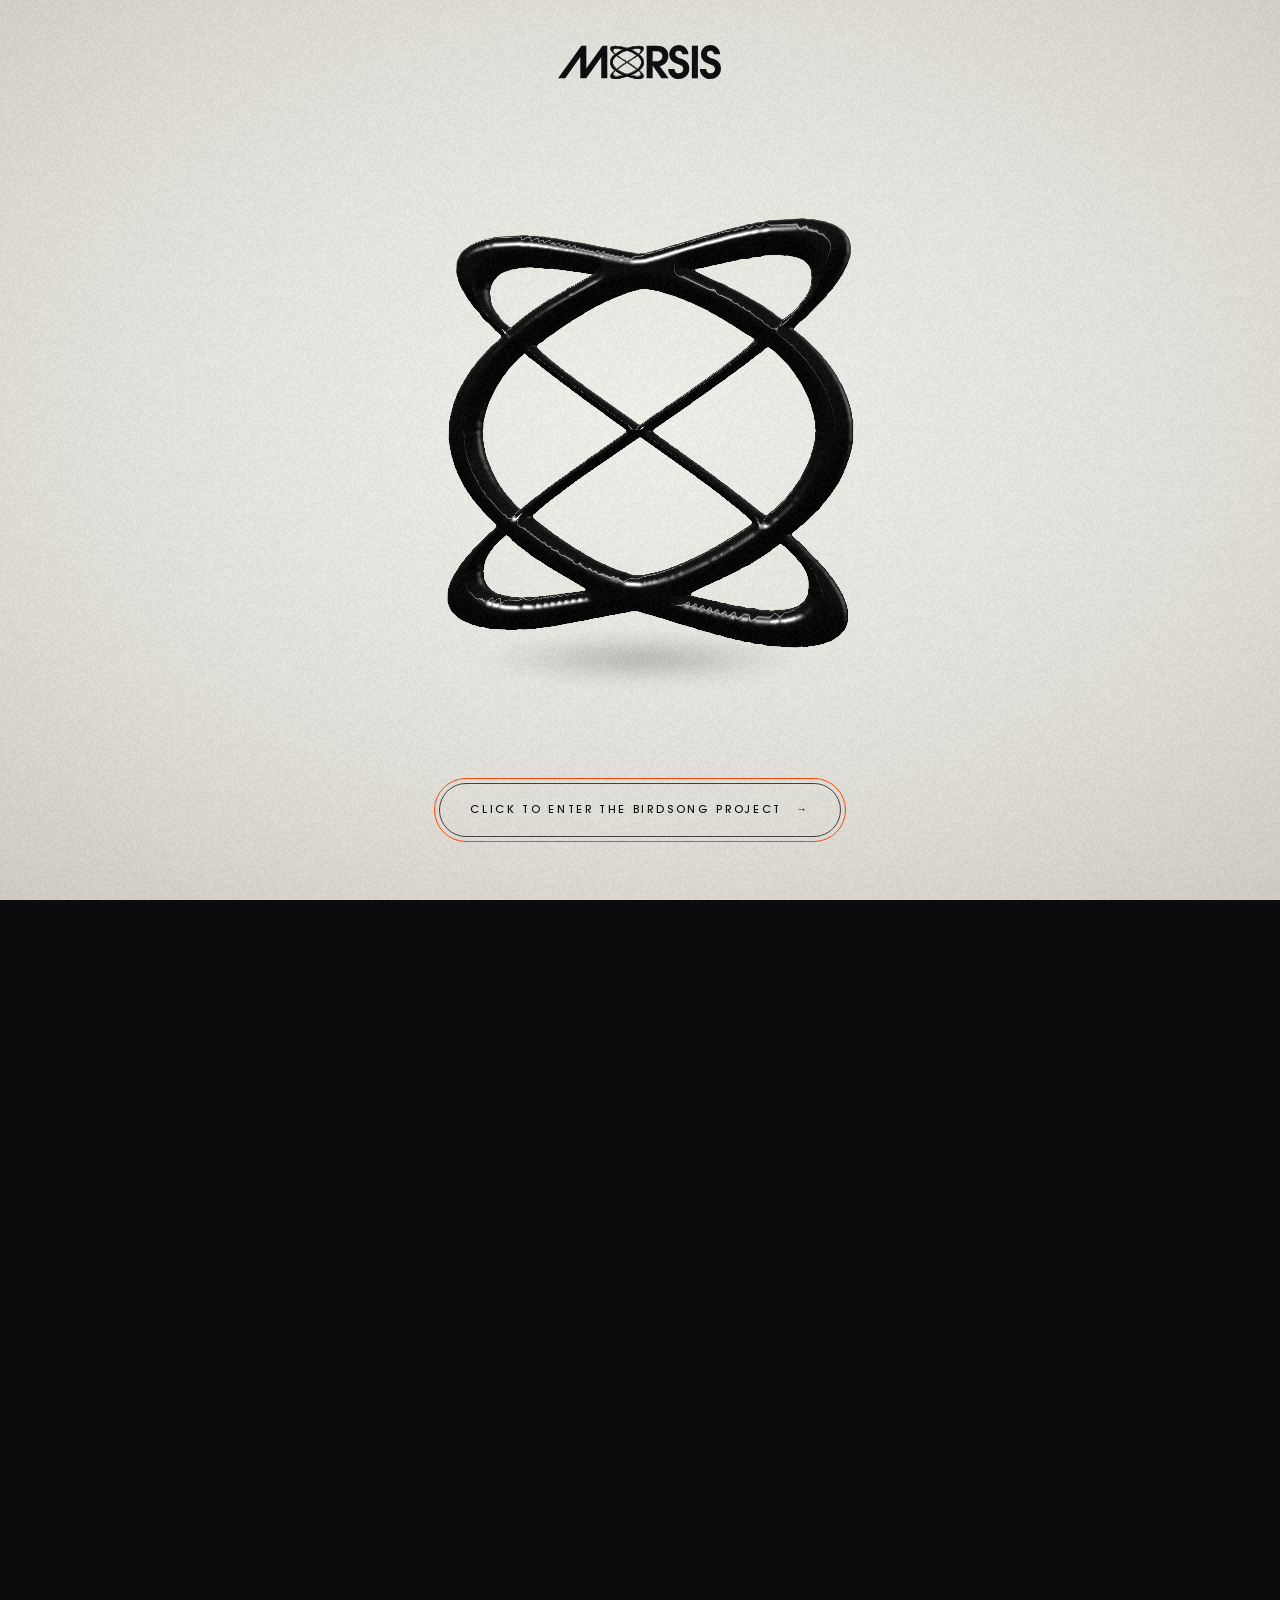
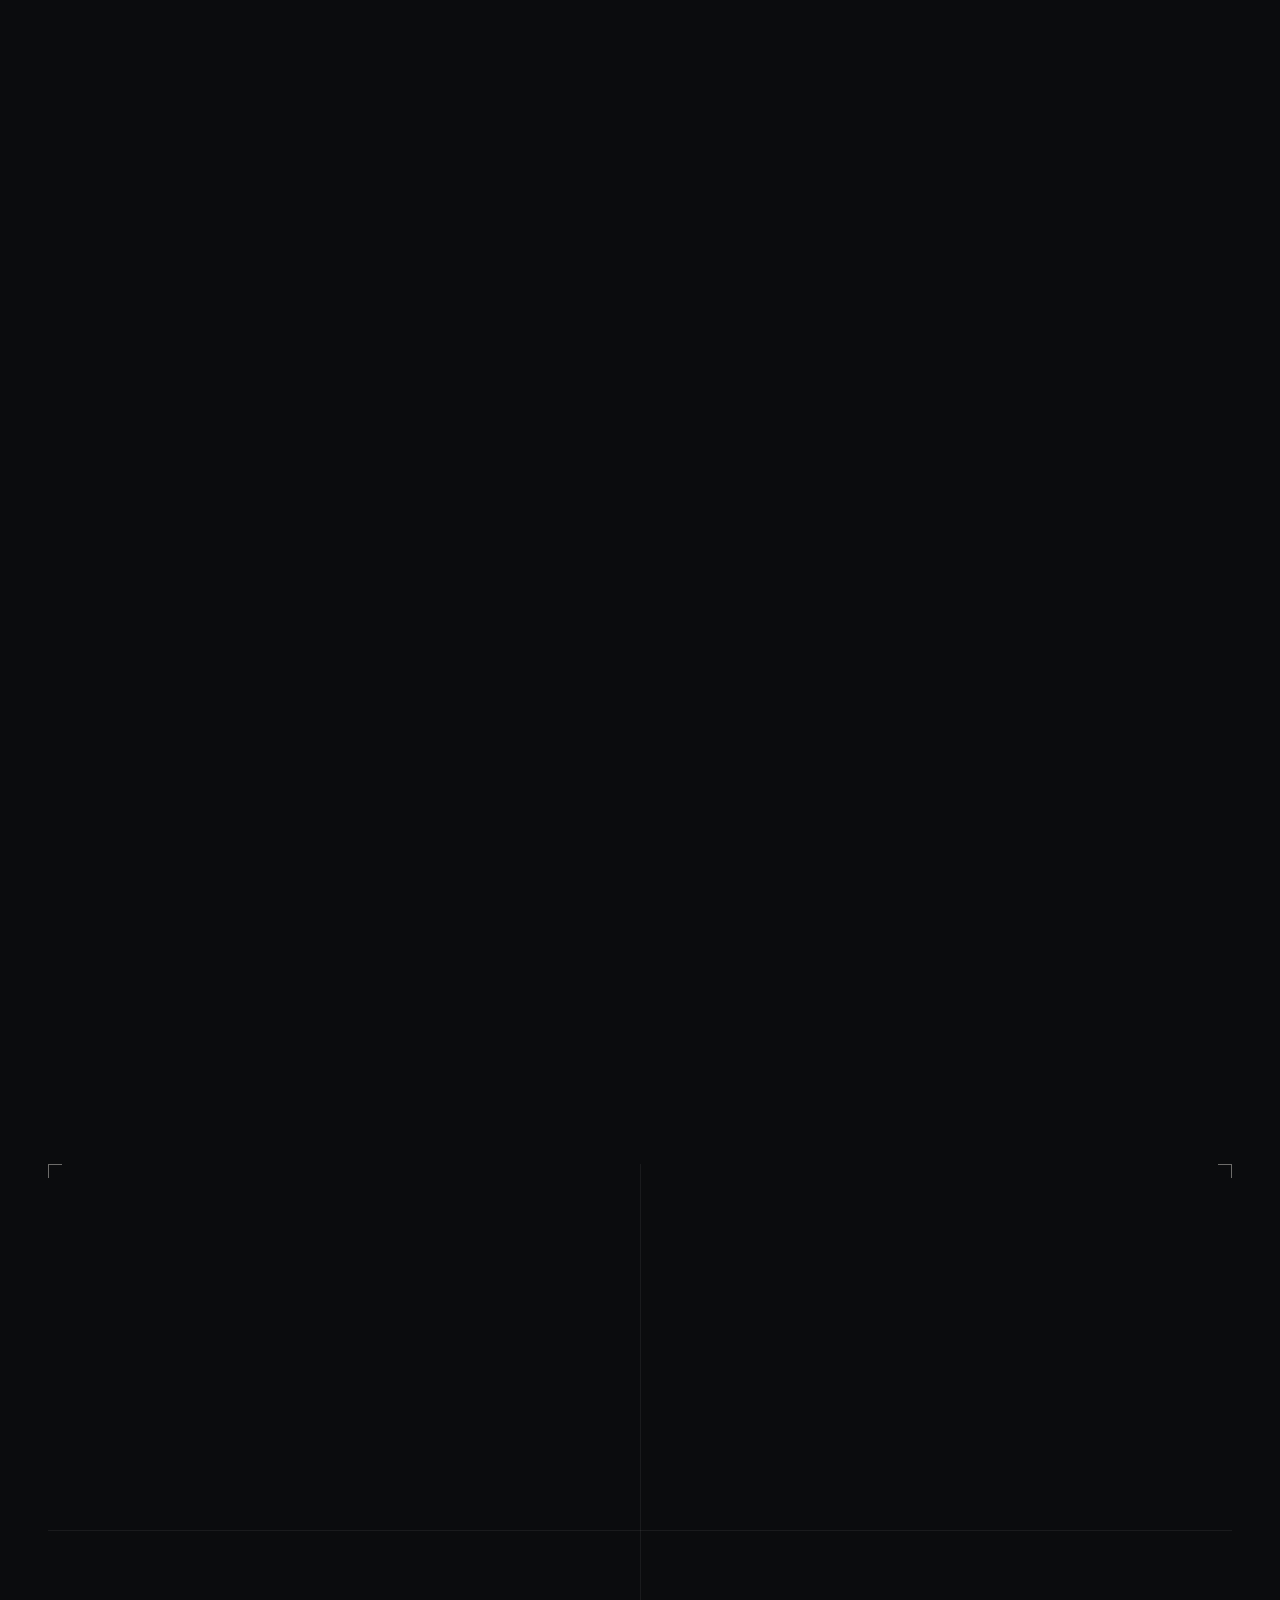
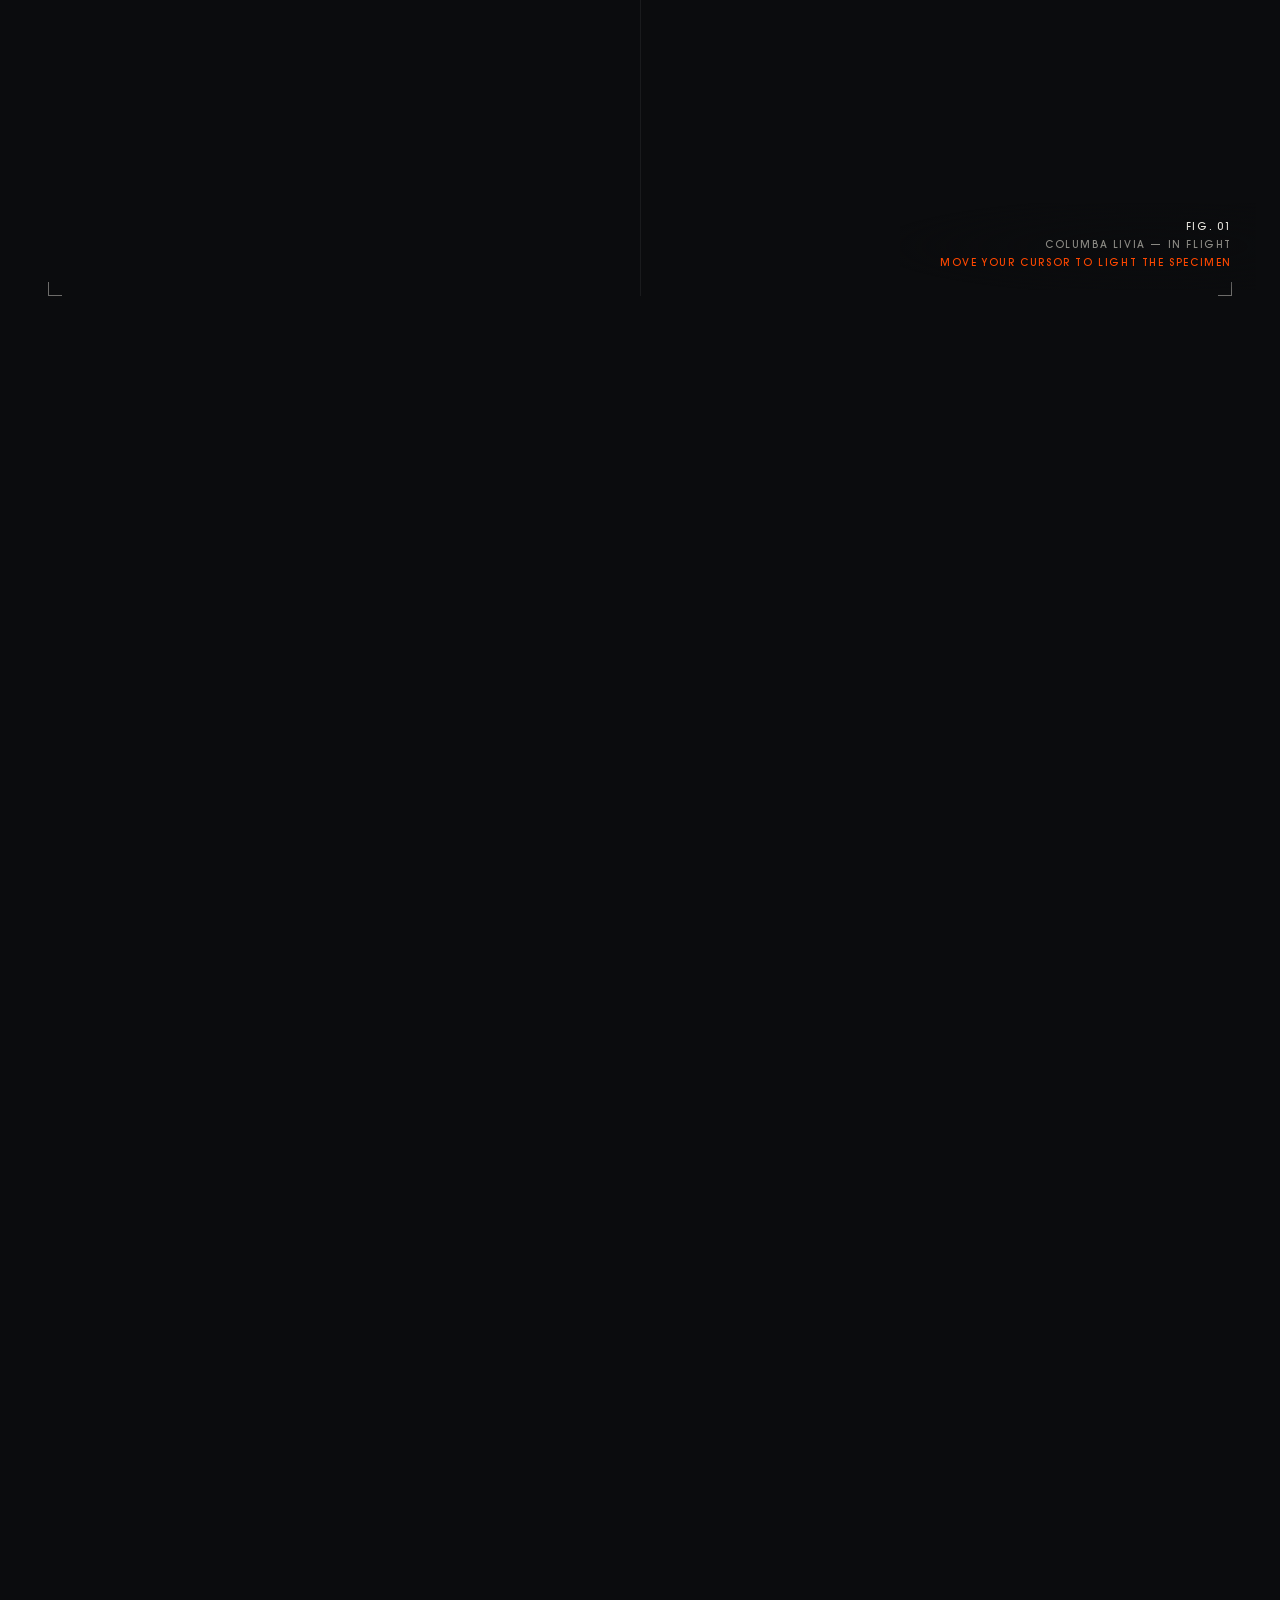
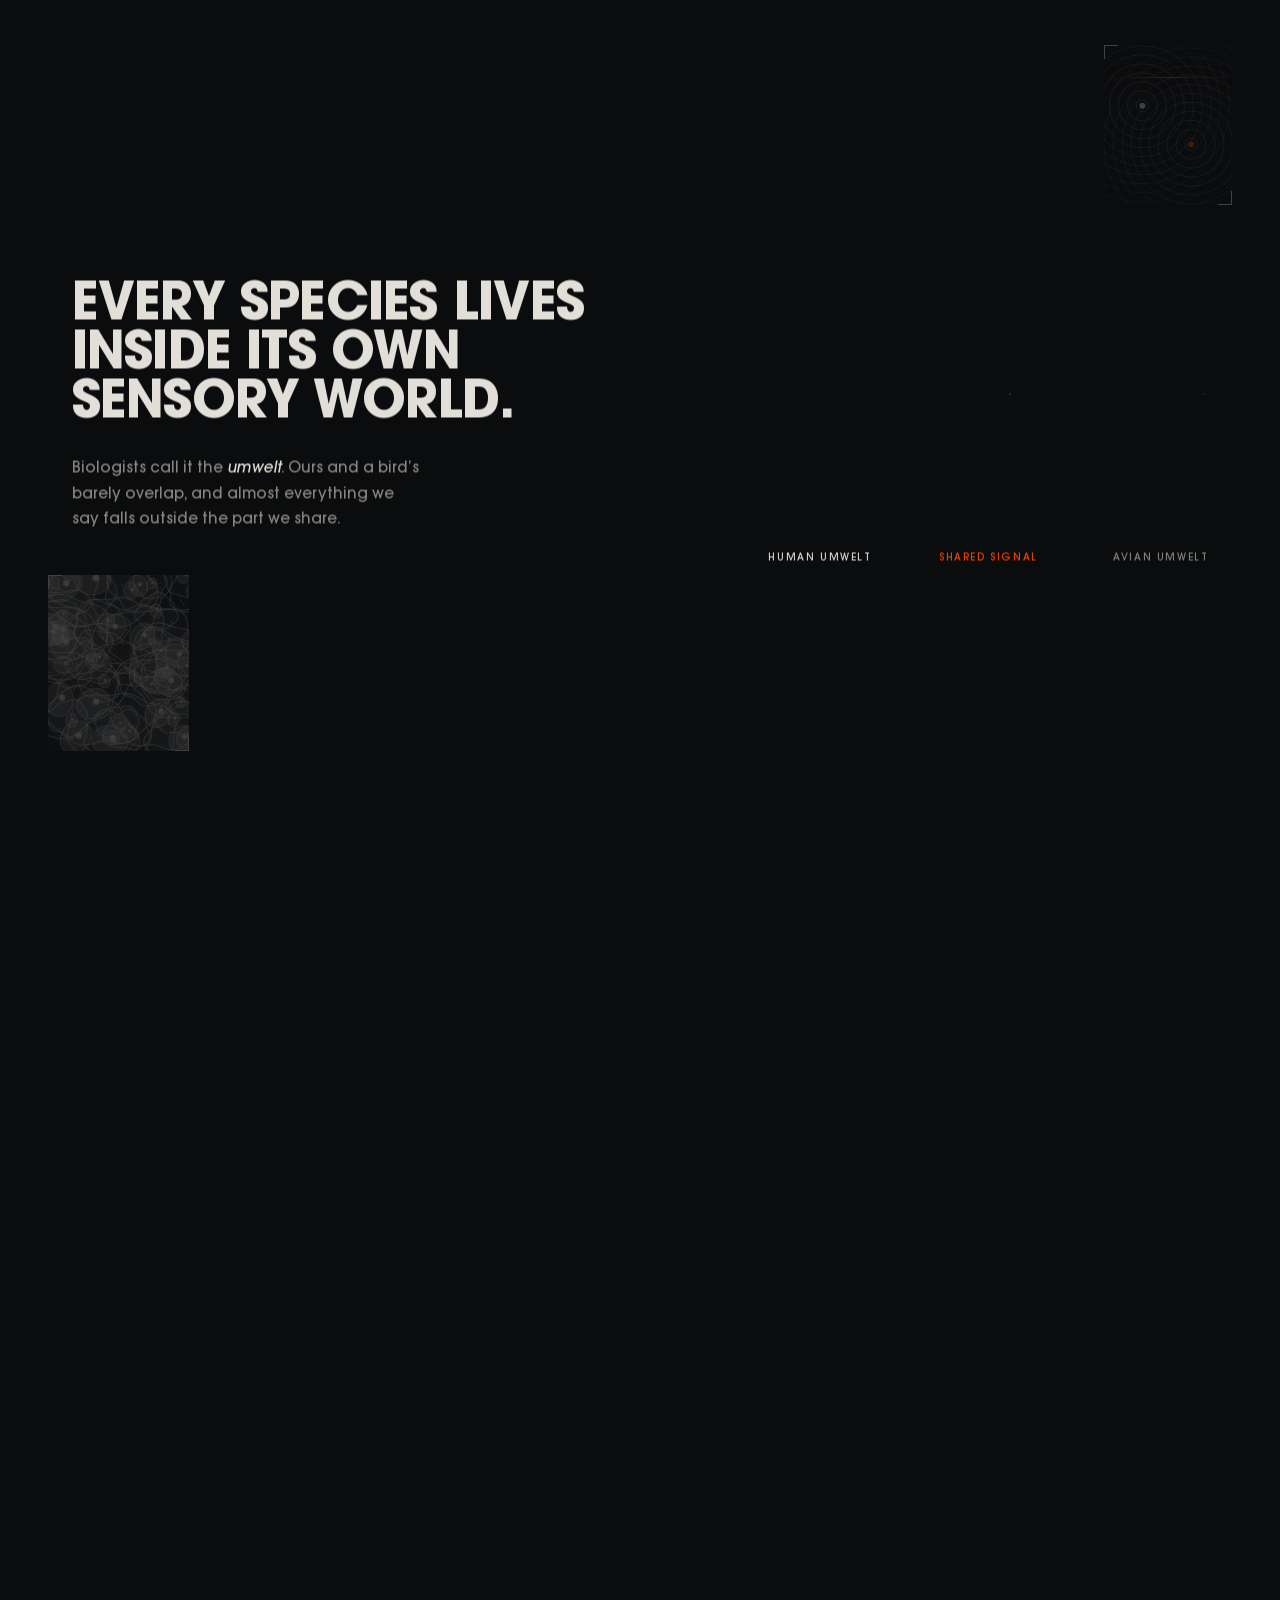
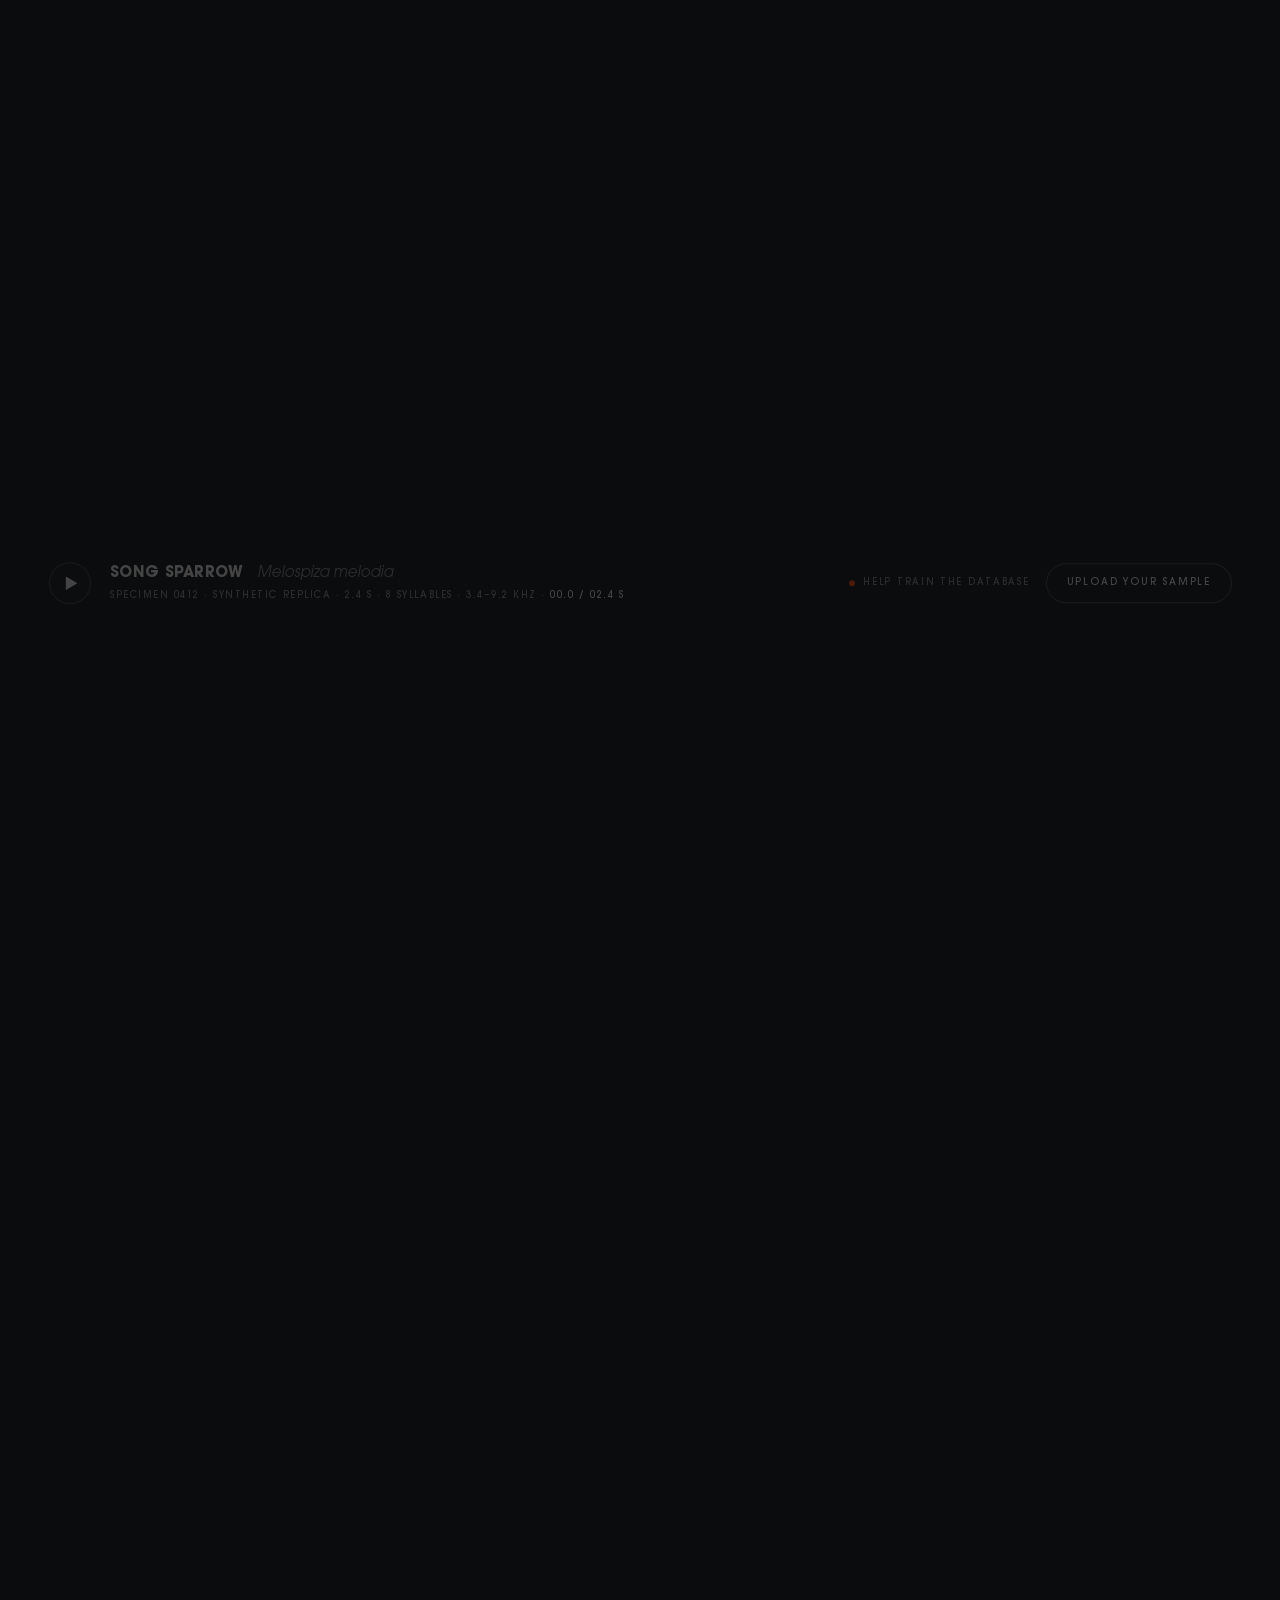
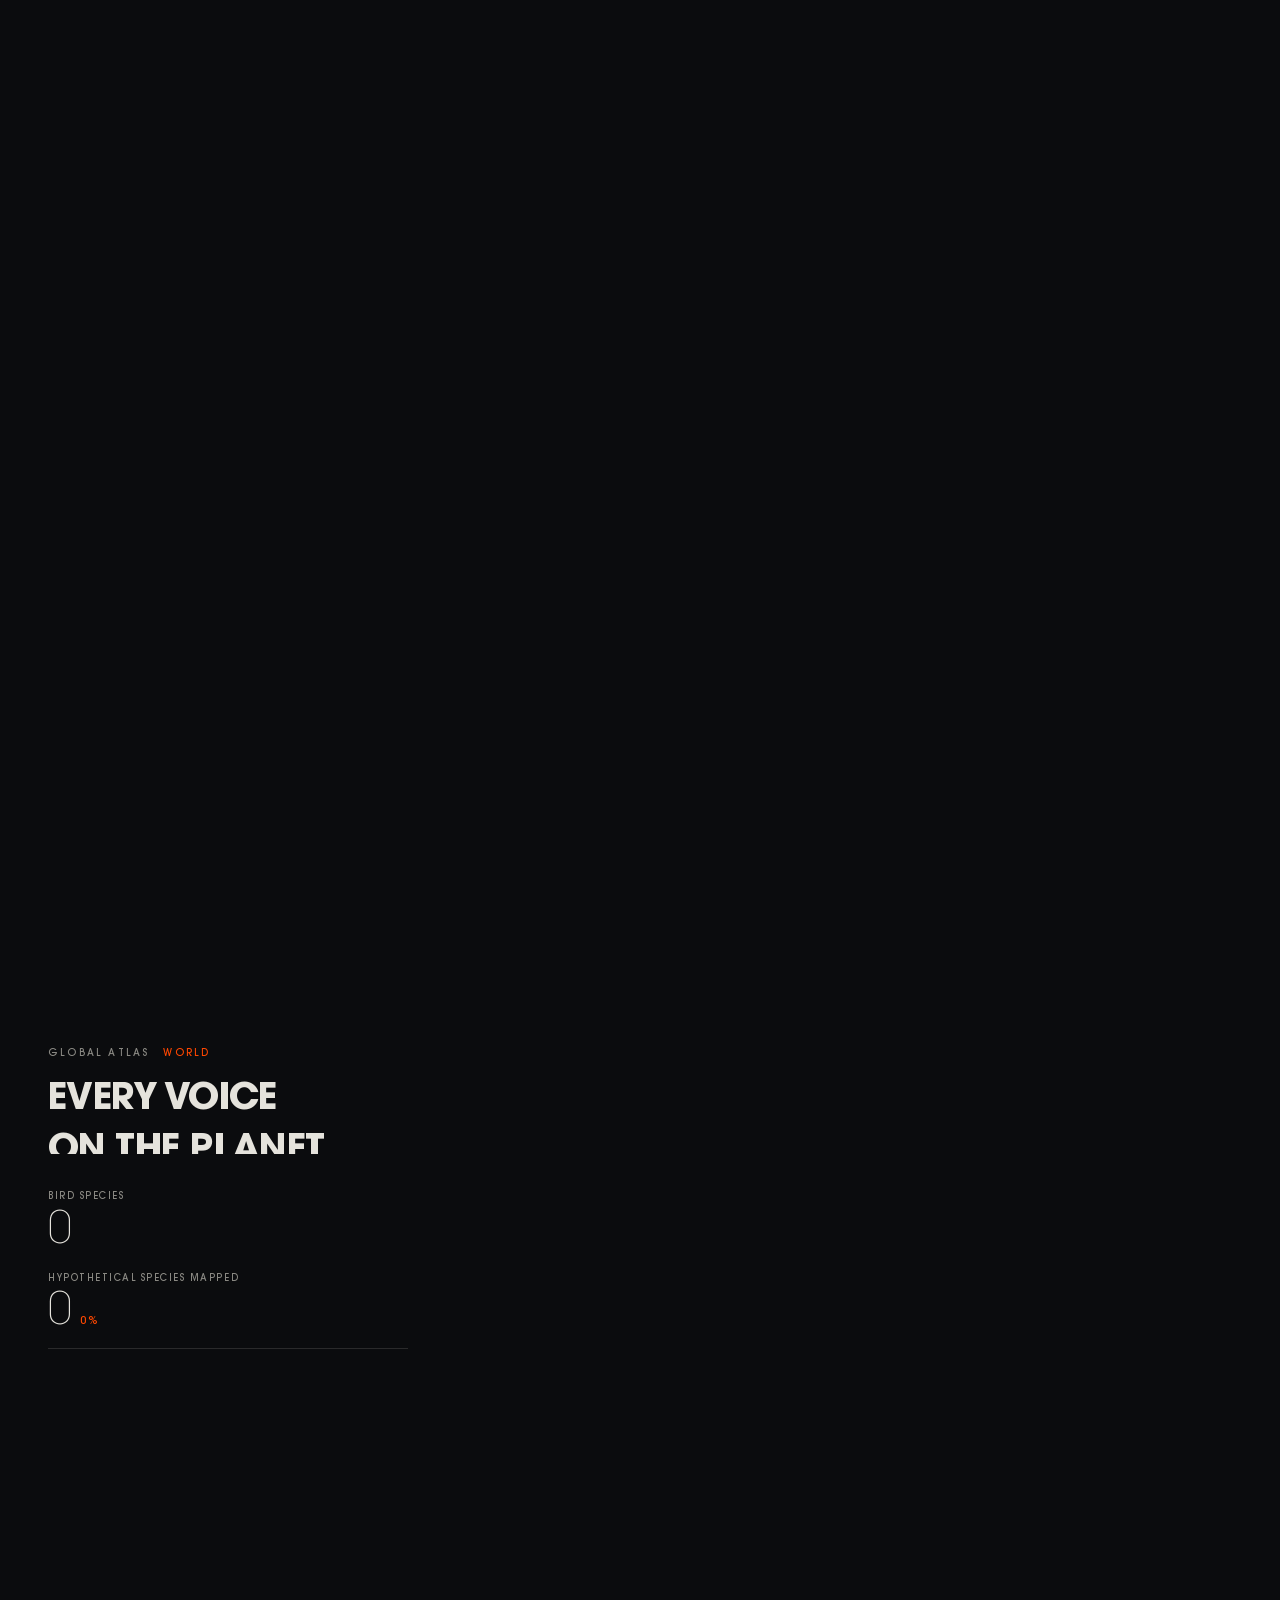
==== index.html @ b6711e5c "Morsis — Project: Birdsong website" ====
<!DOCTYPE html>
<html lang="en">
<head>
  <meta charset="UTF-8" />
  <meta name="viewport" content="width=device-width, initial-scale=1.0" />
  <meta name="theme-color" content="#0b0c0e" />
  <link rel="icon" type="image/svg+xml" href="Assets/Logos/Asset%2013.svg" />
  <title>MORSIS — Project: Birdsong</title>
  <meta name="description" content="Project: Birdsong. Morsis is a software research lab building the first interspecies communication layer. Bio-acoustic translation, rigorous science, first contact." />

  <!-- the gate (pre-page) is up from the first paint, so the site never flashes underneath it -->
  <script>document.documentElement.classList.add('js', 'is-gated');</script>

  <link rel="stylesheet" href="styles/fonts.css" />
  <link rel="stylesheet" href="styles/main.css" />
  <link rel="stylesheet" href="styles/sections.css" />
  <!-- dot grid base layer — delete this one line to remove it (see styles/dotgrid.css) -->
  <link rel="stylesheet" href="styles/dotgrid.css" />
</head>
<body>

  <!-- ============ GATE · the pre-page: logo, the emblem in liquid chrome, one way in ============ -->
  <div class="gate" id="gate" role="dialog" aria-modal="true" aria-label="Morsis — Project: Birdsong">
    <span class="gate__logo" role="img" aria-label="Morsis">
      <span class="logo logo--wordmark wordmark__letters"></span><span class="logo logo--emblem wordmark__o"></span>
    </span>
    <div class="gate__stage" aria-hidden="true">
      <span class="gate__shadow"></span>
      <canvas class="gate__form" id="gateForm"></canvas>
      <span class="gate__flat logo logo--emblem"></span>
    </div>
    <button class="gate__enter" id="gateEnter" type="button">
      <span class="gate__enter-label">Click to enter the Birdsong Project</span>
      <span class="gate__enter-arrow" aria-hidden="true">→</span>
    </button>
  </div>

  <!-- film grain, page-wide -->
  <canvas id="grain" aria-hidden="true"></canvas>

  <!-- fixed HUD — the instrument frame; labels swap per scene -->
  <div class="hud" aria-hidden="false">
    <header class="hud__top">
      <div class="meta-col" id="hudLabel">
        <span data-line>Morsis Research Division</span>
        <span data-line>Bio-acoustic translation</span>
      </div>

      <a class="wordmark" href="#s-portal" aria-label="Morsis — back to top">
        <!-- Assets/Logos/Asset 10.svg (bone) with Asset 13.svg laid over the O (vermilion) — see .logo in main.css -->
        <span class="wordmark__art" aria-hidden="true"><span class="logo logo--wordmark wordmark__letters"></span><span class="logo logo--emblem wordmark__o"></span></span>
      </a>

      <div class="hud__nav">
        <span class="hud__tag">Labs // Aves-Freq-2026</span>
        <a class="cta" href="#s-manifesto">Institutional Overview</a>
      </div>
    </header>
    <footer class="hud__bottom">
      <canvas id="signal" aria-hidden="true"></canvas>
      <div class="hud__row">
        <span id="hudChannel">CH.01 live signal</span>
        <a class="foot-scroll" href="#s-fig1">Scroll to read <span class="foot-arrow">↓</span></a>
      </div>
    </footer>
  </div>


  <main class="flow">

    <h1 class="visually-hidden">Morsis — the first interspecies communication layer</h1>

    <!-- ============ 01 · HERO · CHAMBER 004 (live encoding demo) ============ -->
    <section class="scene scene--portal" id="s-portal" data-scene="portal" data-hud="hero" aria-label="Chamber 004: a live demonstration of speech encoded as avian-band tones">
      <div class="scene__stage" id="portalStage">
        <canvas id="fluid" aria-hidden="true"></canvas>
        <p class="portal__fallback">Chamber 004 is running without WebGL · enable hardware acceleration, or restart the browser</p>

        <!-- instrument frame: crosshair hairlines, orbit rings -->
        <div class="frame frame--hero" aria-hidden="true">
          <span class="frame__h"></span><span class="frame__v"></span>
          <span class="orbit orbit--1"><i></i></span>
          <span class="orbit orbit--2"><i></i></span>
          <span class="orbit orbit--3"><i></i></span>
        </div>

        <div class="hero-copy">
          <div class="hero-intro" id="heroIntro">
            <h2 class="hero-headline"><span class="hero-kicker" data-decode-on-enter>Project: Birdsong</span>the first language between species.</h2>

            <!-- live readout inside the (clean) gate ring -->
            <div class="tx-readout" id="txReadout" aria-hidden="true">
              <span class="tx-glyph" id="txGlyph"></span>
              <span class="tx-freq" id="txFreq"></span>
              <span class="tx-step" id="txStep"></span>
            </div>

            <!-- what the chamber is transmitting right now -->
            <div class="tx-ticker" id="txTicker">
              <p class="tx-phrase" id="txPhrase" aria-live="polite"></p>
              <p class="tx-meta" id="txMeta">Chamber 004 · live encoding · 8–16 kHz</p>
              <a class="tx-cta" href="#s-translator">Compose your own <span aria-hidden="true">↓</span></a>
              <button class="tx-cta tx-sound" type="button" aria-pressed="false" data-sound-toggle>Sound · off</button>
            </div>
          </div>

          <blockquote class="manifesto" id="manifesto">
            <p>For millennia, humanity has sought luxury in the material — gold, space,
            exclusivity. But the ultimate luxury, the one we never thought would exist,
            is the ability to truly step outside of ourselves. To look into the eyes of
            another species, to communicate, and to feel felt in return. We are not just
            building software; we are dismantling the boundary between ‘human’ and
            ‘nature.’ <em>This is the age of interspecies empathy.</em></p>
          </blockquote>
        </div>
      </div>
    </section>

    <!-- ============ FIG. 01 · TRANSITION · swallow → binary ============ -->
    <section class="scene scene--transit stack" id="s-fig1" data-scene="transit" data-source="dove" data-sweep="rise" data-window="0.1,0.86"
             data-hud="fig1" aria-label="Figure 01: a dove in flight, lit by your cursor, then resolving into binary data">
      <div class="scene__stage">
        <canvas class="transit__canvas" aria-hidden="true"></canvas>
        <div class="frame" aria-hidden="true">
          <span class="frame__h"></span><span class="frame__v"></span>
          <i class="frame__c frame__c--tl"></i><i class="frame__c frame__c--tr"></i>
          <i class="frame__c frame__c--bl"></i><i class="frame__c frame__c--br"></i>
        </div>
        <div class="transit__caption">
          <span class="fig-no">Fig. 01</span>
          <span>Columba livia — in flight</span>
          <span class="fig-meta">Move your cursor to light the specimen</span>
        </div>
        <p class="transit__line">Every song is data<br />before it is music.</p>
      </div>
    </section>

    <!-- ============ 02 · THE PROBLEM · EXISTENTIAL GAP ============ -->
    <section class="scene scene--gap stack" id="s-gap" data-scene="gap" data-hud="gap" aria-label="The existential gap">
      <div class="scene__stage">
        <!-- background specimen plates (25%, behind the beats) -->
        <figure class="bio bio--gap-a" data-bio="cells" data-seed="5" aria-hidden="true"><canvas></canvas></figure>
        <figure class="bio bio--gap-b" data-bio="interference" aria-hidden="true"><canvas></canvas></figure>


        <!-- beat 1 · sensory isolation -->
        <div class="gap-beat gap-beat--umwelt" data-beat="0">
          <div class="gap-copy">
            <h2 class="gap-head">every species lives inside its own sensory world.</h2>
            <p class="gap-body">Biologists call it the <em>umwelt</em>. Ours and a bird’s barely
              overlap, and almost everything we say falls outside the part we share.</p>
          </div>
          <figure class="umwelt" aria-label="Diagram: the human and avian sensory worlds overlap only slightly">
            <svg viewBox="0 0 400 260" aria-hidden="true">
              <circle class="umwelt__ring umwelt__ring--human" cx="112" cy="130" r="108" pathLength="1" />
              <circle class="umwelt__ring umwelt__ring--avian" cx="288" cy="130" r="108" pathLength="1" />
              <clipPath id="umweltClip"><circle cx="112" cy="130" r="108" /></clipPath>
              <circle class="umwelt__overlap" cx="288" cy="130" r="108" clip-path="url(#umweltClip)" />
            </svg>
            <figcaption>
              <span class="umwelt__label umwelt__label--human">Human umwelt</span>
              <span class="umwelt__label umwelt__label--shared">Shared signal</span>
              <span class="umwelt__label umwelt__label--avian">Avian umwelt</span>
            </figcaption>
          </figure>
        </div>

        <!-- beat 2 · why gimmicks fail -->
        <div class="gap-beat gap-beat--gimmicks" data-beat="1">
          <p class="gap-kicker">What exists today</p>
          <ul class="strike-list">
            <li><span class="strike">apps that chirp back.</span></li>
            <li><span class="strike">collars that claim to translate.</span></li>
            <li><span class="strike">recorded calls on a loop.</span></li>
          </ul>
          <p class="gap-body gap-body--center">Novelty treats a living signal as a sound effect.
            The bird hears noise, and the person hears a joke.</p>
        </div>

        <!-- beat 3 · why it demands rigor -->
        <div class="gap-beat gap-beat--rigor" data-beat="2">
          <h2 class="gap-head gap-head--center">understanding is a<br />modeling problem.</h2>
          <p class="gap-body gap-body--center">A birdsong is not a word. It is pitch, timing and
            amplitude shaped at millisecond scale, read by a listener whose hearing is not ours.
            Reaching it takes signal physics, perceptual models and years of field data,
            not a soundboard.</p>
          <ul class="gap-tags">
            <li><span class="gap-tags__n">01</span>Millisecond timing</li>
            <li><span class="gap-tags__n">02</span>Species-specific hearing</li>
            <li><span class="gap-tags__n">03</span>Context, not vocabulary</li>
          </ul>
        </div>

      </div>
    </section>

    <!-- ============ FIG. 02 · TRANSITION · bioacoustic analysis → binary ============ -->
    <section class="scene scene--transit stack" id="s-fig2" data-scene="transit" data-source="spectrogram" data-sweep="scan" data-window="0.56,1.0"
             data-hud="fig2" aria-label="Figure 02: a synthetic birdsong analysed as waveform, spectrogram and power spectrum, then read into binary data">
      <div class="scene__stage">
        <canvas class="transit__canvas" aria-hidden="true"></canvas>
        <p class="visually-hidden" aria-live="polite" data-fig-live></p>

        <!-- listen to the specimen once, read what it is, add your own -->
        <div class="fig2-bar" data-fig2-bar>
          <button class="fig2-play" type="button" aria-pressed="false" aria-label="Play the song" data-fig2-play>
            <span class="fig2-play__icon" aria-hidden="true"></span>
            <svg class="fig2-play__ring" viewBox="0 0 40 40" aria-hidden="true"><circle cx="20" cy="20" r="18.5" pathLength="1" /></svg>
          </button>
          <div class="fig2-spec">
            <p class="fig2-spec__name">Song sparrow <em>Melospiza melodia</em></p>
            <p class="fig2-spec__meta">Specimen 0412 · synthetic replica · 2.4 s · 8 syllables · 3.4–9.2 kHz · <span data-fig2-time>00.0 / 02.4 s</span></p>
          </div>
          <div class="fig2-upload">
            <p class="fig2-upload__note"><span class="fig2-upload__dot" aria-hidden="true"></span>Help train the database</p>
            <label class="fig2-upload__btn">
              <input type="file" accept="audio/*" data-fig2-upload />
              <span data-fig2-upload-label>Upload your sample</span>
              <i class="fig2-upload__fill" aria-hidden="true"></i>
            </label>
          </div>
        </div>

        <p class="transit__line">We read birdsong the way<br />physicists read light.</p>
      </div>
    </section>

    <!-- ============ ATLAS · line-art globe, species coverage by continent ============ -->
    <section class="scene scene--atlas stack" id="s-atlas" data-scene="atlas" data-hud="atlas"
             aria-label="Global atlas: bird species, and the share Morsis has mapped, by continent">
      <div class="scene__stage">
        <canvas class="atlas__globe" id="atlasGlobe" tabindex="0" role="img"
                aria-label="Line-art globe. Drag or use the arrow keys to rotate; click a continent, or press Enter, to select it; Escape clears."></canvas>

        <div class="atlas__ui">
          <div class="atlas__col">
            <header class="atlas__head">
              <p class="atlas__kicker"><span>Global atlas</span><span id="atlasScope">World</span></p>
              <h2 class="atlas__title"><span><span>every voice</span></span><span><span>on the planet.</span></span></h2>
            </header>

            <dl class="atlas__stats">
              <div class="atlas__stat">
                <dt>Bird species</dt>
                <dd><span id="atlasSpecies">0</span></dd>
              </div>
              <div class="atlas__stat">
                <dt>Hypothetical species mapped</dt>
                <dd><span id="atlasMapped">0</span><small id="atlasPct">0%</small></dd>
                <i class="atlas__bar" aria-hidden="true"><b id="atlasBar"></b></i>
              </div>
            </dl>
          </div>

          <figure class="atlas__chart" id="atlasChartWrap">
            <figcaption>
              <span>Accuracy over time</span>
              <span class="atlas__acc"><b id="atlasAcc">—</b> · 2026</span>
            </figcaption>
            <svg id="atlasChart" viewBox="0 0 340 170" preserveAspectRatio="none" aria-hidden="true"></svg>
            <div class="atlas__axis" aria-hidden="true"><span>2009</span><span>2014</span><span>2019</span><span>2026</span></div>
            <p class="atlas__tip" id="atlasTip" aria-hidden="true"></p>
          </figure>

          <p class="atlas__where" id="atlasWhere" aria-live="polite"></p>
          <p class="atlas__hint" id="atlasHint">Drag to rotate · Click a continent</p>
        </div>
      </div>
    </section>

    <!-- ============ TIMELINE · seventeen years of listening, 2009 → 2026 ============ -->
    <section class="scene scene--timeline stack" id="s-timeline" data-scene="timeline" data-hud="timeline"
             aria-labelledby="tlTitle">
      <div class="scene__stage">
        <header class="tl__head">
          <p class="tl__kicker"><span>Research timeline</span><span>2009 — 2026</span></p>
          <h2 class="tl__title" id="tlTitle">seventeen years<br />of listening.</h2>
        </header>

        <!-- the year, in the same dot-matrix face as the hero ring -->
        <p class="tl__year" aria-hidden="true"><span id="tlYear">2009</span></p>

        <ol class="tl__list" id="tlList">
          <li class="tl__item" data-year="2009" data-month="3">
            <p class="tl__code">M.01 · Founded</p>
            <h3 class="tl__name">a lab that listens first.</h3>
            <p class="tl__body">Morsis begins as a three-person bioacoustics group with one rule: no
              device ever touches an animal. Software and air only.</p>
            <p class="tl__metric"><b>3</b> researchers · <b>0</b> species mapped</p>
          </li>
          <li class="tl__item" data-year="2011" data-month="6">
            <p class="tl__code">M.02 · Field archive</p>
            <h3 class="tl__name">forty thousand hours of song.</h3>
            <p class="tl__body">A distributed recording network starts building the annotated archive
              every later model is trained on.</p>
            <p class="tl__metric"><b>40,000</b> hours annotated</p>
          </li>
          <li class="tl__item" data-year="2013" data-month="9">
            <p class="tl__code">M.03 · First complete map</p>
            <h3 class="tl__name">one species, 100% mapped.</h3>
            <p class="tl__body">Every syllable, call and regional dialect of the zebra finch,
              <em>Taeniopygia guttata</em>, charted end to end: the first full vocal map of any species.</p>
            <p class="tl__metric"><b>100%</b> repertoire · <b>1</b> species</p>
          </li>
          <li class="tl__item" data-year="2016" data-month="4">
            <p class="tl__code">M.04 · Intent decoded</p>
            <h3 class="tl__name">alarm is not contact.</h3>
            <p class="tl__body">The first harmonic-intent model separates alarm, contact and courtship
              calls across twelve songbird species without being told which is which.</p>
            <p class="tl__metric"><b>91%</b> intent accuracy · <b>12</b> species</p>
          </li>
          <li class="tl__item" data-year="2018" data-month="11">
            <p class="tl__code">M.05 · Scale</p>
            <h3 class="tl__name">a thousand voices.</h3>
            <p class="tl__body">Transfer learning across related species turns months of mapping into
              days. The atlas passes one thousand species.</p>
            <p class="tl__metric"><b>1,000</b> species mapped</p>
          </li>
          <li class="tl__item" data-year="2020" data-month="5">
            <p class="tl__code">M.06 · Beta model</p>
            <h3 class="tl__name">the first beta model.</h3>
            <p class="tl__body">Model β.1 opens to eleven partner ornithology labs: phrase in, avian-band
              signal out, with every transmission logged for review.</p>
            <p class="tl__metric"><b>11</b> partner labs · <b>β.1</b></p>
          </li>
          <li class="tl__item" data-year="2022" data-month="8">
            <p class="tl__code">M.07 · First answer</p>
            <h3 class="tl__name">a wren answers back.</h3>
            <p class="tl__body">In Chamber 004, a wild Eurasian wren replies to a synthesized contact call
              with its own, under the non-invasive protocol. Replicated 214 times.</p>
            <p class="tl__metric"><b>214</b> verified exchanges</p>
          </li>
          <li class="tl__item" data-year="2024" data-month="2">
            <p class="tl__code">M.08 · Half the sky</p>
            <h3 class="tl__name">half of all birds, mapped.</h3>
            <p class="tl__body">The atlas crosses five thousand species, and the protocol draft opens for
              public peer review.</p>
            <p class="tl__metric"><b>5,500</b> species · <b>50%</b></p>
          </li>
          <li class="tl__item tl__item--naiva" data-year="2026" data-month="10">
            <p class="tl__code">M.09 · Public release</p>
            <h3 class="tl__name">naiva.</h3>
            <p class="tl__body">Naiva, the first publicly accessible Morsis model. Anyone can compose a
              phrase and hear it shaped for a bird’s hearing.</p>
            <p class="tl__metric"><b>6,831</b> species · <b>62%</b> mapped</p>
            <a class="tl__cta" href="#s-translator">Try Naiva <span aria-hidden="true">↓</span></a>
          </li>
        </ol>

        <!-- the record: a trace that grows with the work, a ruler of years, a playhead -->
        <div class="tl__track" aria-hidden="true">
          <canvas class="tl__trace" id="tlTrace"></canvas>
          <div class="tl__ruler" id="tlRuler"></div>
          <span class="tl__head-line" id="tlHead"></span>
        </div>
      </div>
    </section>

    <!-- ============ 03 · CORE RESEARCH PILLARS · morphing liquid form ============ -->
    <section class="scene scene--pillars stack" id="s-pillars" data-scene="pillars" data-hud="pillars" aria-label="Core research pillars">
      <div class="scene__stage">
        <div class="plate" id="plate">
          <canvas class="plate__helix" id="helix" aria-hidden="true"></canvas>
          <div class="plate__dof" aria-hidden="true"></div>

          <!-- giant index numerals, printed behind the form -->
          <p class="plate__num" aria-hidden="true">
            <span data-pillar="0">01</span><span data-pillar="1">02</span><span data-pillar="2">03</span>
          </p>

          <header class="plate__top">
            <p class="plate__title">Core research pillars // Software architecture</p>
            <p class="plate__fig">Fig. 03 — liquid form, rendered live · <b id="pillarIdx">01</b> / 03</p>
          </header>

          <div class="plate__pillars">
            <article class="plate__pillar" data-pillar="0">
              <p class="plate__code">[P.01 // 08–16 kHz]</p>
              <h2 class="plate__head">Frequency<br />synthesis</h2>
              <p class="plate__desc">Avian Frequency Synthesis translates human speech into high-frequency
                acoustic waves tailored to avian hearing.</p>
            </article>
            <article class="plate__pillar" data-pillar="1">
              <p class="plate__code">[P.02 // INTENT.MAP]</p>
              <h2 class="plate__head">Harmonic<br />intent</h2>
              <p class="plate__desc">Harmonic Intent Mapping encodes emotional intent and context into
                bio-congruent resonance patterns.</p>
            </article>
            <article class="plate__pillar" data-pillar="2">
              <p class="plate__code">[P.03 // NO.CONTACT]</p>
              <h2 class="plate__head">Silent<br />contact</h2>
              <p class="plate__desc">The Non-Invasive Interspecies Protocol: pure software signals across
                acoustic space. No physical attachments.</p>
            </article>
          </div>

          <div class="plate__status">
            <dl class="status-set" data-pillar="0">
              <dt>Status:</dt><dd>Synthesis engine v0.9 — in controlled trials.</dd>
              <dt>Mission:</dt><dd>Carry the shape of human speech into the avian band without losing its rhythm.</dd>
              <dt>Objective:</dt><dd>Map every glyph to a tone a songbird can resolve.</dd>
            </dl>
            <dl class="status-set" data-pillar="1">
              <dt>Status:</dt><dd>Intent model — training on annotated field recordings.</dd>
              <dt>Mission:</dt><dd>Encode why something is said, not only what.</dd>
              <dt>Objective:</dt><dd>Express calm, alarm and invitation as resonance ratios.</dd>
            </dl>
            <dl class="status-set" data-pillar="2">
              <dt>Status:</dt><dd>Protocol draft 0.3 — open for peer review.</dd>
              <dt>Mission:</dt><dd>Reach animals through air alone: no collars, tags or captivity.</dd>
              <dt>Objective:</dt><dd>Keep every signal reversible, logged and non-invasive.</dd>
            </dl>
          </div>

          <footer class="plate__bottom">
            <span class="logo logo--lockup logo--ink" role="img" aria-label="Morsis"></span>
            <ol class="plate__rail" aria-label="Research pillars">
              <li data-pillar="0"><span class="rail__code">P.01</span><span class="rail__name">Frequency synthesis</span><i class="rail__bar"><b></b></i></li>
              <li data-pillar="1"><span class="rail__code">P.02</span><span class="rail__name">Harmonic intent</span><i class="rail__bar"><b></b></i></li>
              <li data-pillar="2"><span class="rail__code">P.03</span><span class="rail__name">Silent contact</span><i class="rail__bar"><b></b></i></li>
            </ol>
            <span class="barcode" data-code="MRS-PILLARS-03" aria-hidden="true"></span>
          </footer>
        </div>
      </div>
    </section>

    <!-- ============ FIG. 04 · TRANSITION · solid emblem, cursor probe → binary ============ -->
    <section class="scene scene--transit stack" id="s-fig4" data-scene="transit" data-source="emblemSolid" data-sweep="radial"
             data-probe="true" data-window="0.3,0.62" data-hud="fig4"
             aria-label="Figure 04: the Morsis emblem as a solid specimen. Your cursor breaks it into binary; scrolling resolves all of it.">
      <div class="scene__stage">
        <canvas class="transit__canvas" aria-hidden="true"></canvas>
        <div class="frame" aria-hidden="true">
          <span class="frame__h"></span><span class="frame__v"></span>
          <i class="frame__c frame__c--tl"></i><i class="frame__c frame__c--tr"></i>
          <i class="frame__c frame__c--bl"></i><i class="frame__c frame__c--br"></i>
        </div>
        <div class="transit__caption">
          <span class="fig-no">Fig. 04</span>
          <span>Emblem — specimen</span>
          <span class="fig-meta">Move your cursor to probe</span>
        </div>
        <p class="transit__line">From signal,<br />to understanding.</p>

        <!-- the emblem's binary resolves into a word, and the word into a name:
             AVIAN → NAIVA (scripts/naiva.js) -->
        <div class="intro" id="introNaiva">
          <h2 class="visually-hidden">Introducing Naiva</h2>
          <p class="intro__kicker" aria-hidden="true">Introducing</p>
          <p class="intro__word" aria-hidden="true"><span class="intro__l">A</span><span class="intro__l">V</span><span class="intro__l">I</span><span class="intro__l">A</span><span class="intro__l">N</span></p>
          <p class="intro__sub">The first public model of Project: Birdsong</p>
        </div>
      </div>
    </section>

    <!-- ============ 05 · AVES SIGNAL TRANSLATOR · after Fig. 04, before the manifesto ============ -->
    <section class="panel panel--translator stack" id="s-translator" data-hud="translator" aria-labelledby="trTitle">
      <!-- the engine locks onto the screen for a stretch of scroll, then moves on (tr-pin + tr-hold) -->
      <div class="tr-pin" id="trPin">
      <div class="panel__fog" aria-hidden="true"></div>
      <div class="translator">

        <header class="translator__intro reveal">
          <h2 class="display lines" id="trTitle"><span>naiva.</span><span>speak to a bird.</span></h2>
          <p class="lede">Naiva is the first Morsis model open to everyone. Type a human phrase and
            Naiva encodes each glyph as a tone inside the avian band you choose, then models how the
            signal would travel through open air.</p>
          <p class="wide-label">Naiva v1.0 · Project: Birdsong</p>
        </header>

        <form class="tr-controls reveal" id="trForm" autocomplete="off">
          <label class="field-label" for="trInput">Human phrase</label>
          <div class="tr-input">
            <input id="trInput" name="phrase" type="text" maxlength="48" spellcheck="false"
                   placeholder="Enter human phrase to synthesize..." enterkeyhint="go" />
            <span class="tr-count" id="trCount" aria-hidden="true">00 / 48</span>
          </div>

          <fieldset class="tr-spectrum">
            <legend class="field-label">Target avian spectrum</legend>
            <label class="spec-card">
              <input type="radio" name="spectrum" value="passeriformes" checked />
              <span class="spec-card__latin">Passeriformes</span>
              <span class="spec-card__common">Songbird</span>
              <span class="spec-card__band">8.0–16.0 kHz</span>
            </label>
            <label class="spec-card">
              <input type="radio" name="spectrum" value="psittaciformes" />
              <span class="spec-card__latin">Psittaciformes</span>
              <span class="spec-card__common">Resonance</span>
              <span class="spec-card__band">2.0–8.0 kHz</span>
            </label>
            <label class="spec-card">
              <input type="radio" name="spectrum" value="raptores" />
              <span class="spec-card__latin">Raptores</span>
              <span class="spec-card__common">Infrasound</span>
              <span class="spec-card__band">0.4–2.0 kHz</span>
            </label>
          </fieldset>

          <div class="tr-actions">
            <button class="btn-primary" type="submit" id="trEncode" disabled>Encode &amp; Modulate Signal</button>
            <button class="btn-ghost" type="button" aria-pressed="false" data-sound-toggle>Sound · off</button>
            <button class="btn-ghost btn-rec" type="button" id="trRec" aria-pressed="false">
              <i class="rec-dot" aria-hidden="true"></i><span class="rec-label">Record</span><span class="rec-time" aria-hidden="true"></span>
            </button>
          </div>
          <!-- the last take: kept in MORSIS.recordings for later features -->
          <p class="tr-take" id="trTake" hidden aria-live="polite">
            <span class="tr-take__name"></span>
            <button class="tr-take__play" type="button" aria-label="Play the recording">Play</button>
          </p>
        </form>

        <div class="instrument reveal" id="trInstrument">
          <i class="frame__c frame__c--tl"></i><i class="frame__c frame__c--tr"></i>
          <i class="frame__c frame__c--bl"></i><i class="frame__c frame__c--br"></i>

          <div class="instrument__bar">
            <span>CH.07 · Naiva oscilloscope</span>
            <span class="status" id="trStatus"><i></i><b>Idle</b></span>
          </div>
          <canvas class="instrument__scope" id="trScope" aria-label="Oscilloscope trace of the encoded signal"></canvas>

          <div class="instrument__bar">
            <span>Spectrogram · waterfall</span>
            <span id="trRange">0–25.6 kHz</span>
          </div>
          <div class="spectro-wrap">
            <canvas class="instrument__spectro" id="trSpectro" aria-label="Scrolling spectrogram of the encoded signal"></canvas>
            <p class="spectro-idle" id="trIdle">Listening. Encode a phrase to see its spectrum.</p>
          </div>

          <ol class="tr-seq" id="trSeq" aria-label="Encoded glyph sequence"><li class="tr-seq__empty">Encoded glyphs appear here, one tone per letter.</li></ol>

          <dl class="metrics">
            <div class="metric"><dt>Frequency peak</dt><dd><span id="mPeak">—</span><small>kHz</small></dd></div>
            <div class="metric"><dt>Harmonic resonance index</dt><dd><span id="mHri">—</span><small>HRI</small></dd></div>
            <div class="metric"><dt>Signal fidelity</dt><dd><span id="mFid">—</span><small>%</small></dd></div>
            <div class="metric"><dt>Acoustic dispersion rate</dt><dd><span id="mDisp">—</span><small>dB/m</small></dd></div>
          </dl>

          <div class="instrument__foot">
            <span class="barcode" id="trBarcode" data-code="SIG-AWAITING" aria-hidden="true"></span>
            <span id="trSig">SIG — awaiting input</span>
          </div>
        </div>

      </div>
      <span class="tr-lock" id="trLock" aria-hidden="true"><i></i></span>
      </div>
      <div class="tr-hold" aria-hidden="true"></div>
    </section>

    <!-- ============ 06 · LAB MANIFESTO · VALUES · PUBLICATIONS · INQUIRY ============ -->
    <section class="panel panel--manifesto" id="s-manifesto" data-hud="manifesto" aria-labelledby="mfTitle">

      <div class="mf-hero">
        <figure class="bio bio--mf-a" data-bio="feather" data-seed="9" aria-hidden="true"><canvas></canvas></figure>
        <figure class="bio bio--mf-b" data-bio="contour" aria-hidden="true"><canvas></canvas></figure>
        <div class="frame frame--glow" aria-hidden="true">
          <span class="frame__h"></span><span class="frame__v"></span>
          <span class="orbit orbit--1"><i></i></span>
          <span class="orbit orbit--2"><i></i></span>
          <span class="orbit orbit--3"><i></i></span>
          <span class="glow-core"></span>
        </div>
        <h2 class="statement lines" id="mfTitle"><span>We build to understand,</span><span>never to command.</span></h2>
        <p class="lede lede--center reveal">Morsis is a software research lab. We make no collars,
          no gadgets and no novelty apps: only signals, models, and the ethics to use them well.</p>
      </div>

      <ol class="values">
        <li class="value reveal">
          <span class="value__n">[V.01]</span>
          <h3 class="value__title lines"><span>empathy over mastery.</span></h3>
          <p>Technology designed not to domesticate or command, but to establish mutual,
            respectful understanding between species.</p>
        </li>
        <li class="value reveal" style="--d: 0.08s">
          <span class="value__n">[V.02]</span>
          <h3 class="value__title lines"><span>rigor and wonder.</span></h3>
          <p>We treat biological mystery with mathematical precision, and with reverence.
            Every claim is modeled, measured and open to review.</p>
        </li>
        <li class="value reveal" style="--d: 0.16s">
          <span class="value__n">[V.03]</span>
          <h3 class="value__title lines"><span>the ultimate luxury.</span></h3>
          <p>True connection beyond human boundaries: a paradigm shift in how we perceive
            intelligence, and life.</p>
        </li>
      </ol>

      <div class="pubs reveal">
        <div class="pubs__head">
          <h3 class="kicker">Publication log</h3>
          <span class="kicker">05 entries · updated 2026.10</span>
        </div>
        <div class="pub-scroll">
          <table class="pub-table">
            <thead>
              <tr><th scope="col">ID</th><th scope="col">Title</th><th scope="col">Type</th><th scope="col">Date</th><th scope="col">Status</th></tr>
            </thead>
            <tbody>
              <tr><td>MRS-TR-001</td><td>A log-spaced glyph-to-tone mapping for avian-band synthesis</td><td>Technical report</td><td>2026.02</td><td><span class="pill">Published</span></td></tr>
              <tr><td>MRS-TR-002</td><td>Harmonic intent: encoding affect as resonance ratios</td><td>Preprint</td><td>2026.05</td><td><span class="pill pill--live">Under review</span></td></tr>
              <tr><td>MRS-FN-003</td><td>Field notes from Chamber 004: playback without attachment</td><td>Field note</td><td>2026.07</td><td><span class="pill">Published</span></td></tr>
              <tr><td>MRS-PR-004</td><td>Non-invasive interspecies protocol, draft 0.3</td><td>Protocol</td><td>2026.09</td><td><span class="pill pill--live">Draft</span></td></tr>
              <tr><td>MRS-ET-005</td><td>An ethics charter for interspecies signal research</td><td>Charter</td><td>2026.10</td><td><span class="pill pill--live">Open for comment</span></td></tr>
            </tbody>
          </table>
        </div>
        <div class="reading">
          <h3 class="kicker">Foundational reading</h3>
          <ul>
            <li>von Uexküll, J. (1934). <em>A Foray into the Worlds of Animals and Humans.</em></li>
            <li>Marler, P. &amp; Slabbekoorn, H. (Eds.) (2004). <em>Nature’s Music: The Science of Birdsong.</em> Academic Press.</li>
            <li>Catchpole, C. K. &amp; Slater, P. J. B. (2008). <em>Bird Song: Biological Themes and Variations</em> (2nd ed.). Cambridge University Press.</li>
            <li>Dooling, R. J., Lohr, B. &amp; Dent, M. L. (2000). Hearing in birds and reptiles. In <em>Comparative Hearing: Birds and Reptiles.</em> Springer.</li>
          </ul>
        </div>
      </div>

      <div class="inquiry reveal">
        <figure class="bio bio--inq" data-bio="feather" data-seed="21" aria-hidden="true"><canvas></canvas></figure>
        <div class="inquiry__copy">
          <h3 class="display display--md lines"><span>open a</span><span>channel.</span></h3>
          <p class="lede">For academic partners, fellowship applicants and press. Every inquiry is read
            by a researcher, not a funnel.</p>
        </div>

        <form class="inquiry__form" id="inqForm" novalidate autocomplete="on">
          <i class="frame__c frame__c--tl"></i><i class="frame__c frame__c--tr"></i>
          <i class="frame__c frame__c--bl"></i><i class="frame__c frame__c--br"></i>

          <div class="field">
            <label class="field-label" for="inqName">Name</label>
            <input id="inqName" name="name" type="text" autocomplete="name" required />
          </div>
          <div class="field">
            <label class="field-label" for="inqOrg">Institution</label>
            <input id="inqOrg" name="institution" type="text" autocomplete="organization" required />
          </div>
          <div class="field field--wide">
            <label class="field-label" for="inqEmail">Email</label>
            <input id="inqEmail" name="email" type="email" autocomplete="email" required />
          </div>
          <fieldset class="field field--wide seg">
            <legend class="field-label">Inquiry type</legend>
            <label><input type="radio" name="type" value="research" checked /><span>Research collaboration</span></label>
            <label><input type="radio" name="type" value="fellowship" /><span>Fellowship</span></label>
            <label><input type="radio" name="type" value="press" /><span>Press</span></label>
          </fieldset>
          <div class="field field--wide">
            <label class="field-label" for="inqMsg">Message <span class="field-hint" id="inqCount">0 / 600</span></label>
            <textarea id="inqMsg" name="message" rows="4" maxlength="600" required></textarea>
          </div>
          <div class="field field--wide inquiry__actions">
            <button class="btn-primary" type="submit">Send inquiry</button>
            <p class="form-note" id="inqNote" role="status"></p>
          </div>
        </form>
      </div>

      <footer class="colophon">
        <span class="logo logo--wordmark colophon__word" role="img" aria-label="Morsis"></span>
        <p class="colophon__fine">Project: Birdsong. Morsis is a software research lab building the first interspecies
          communication layer. Rigorous enough to believe, strange enough to remember.</p>
        <div class="colophon__row">
          <span class="logo logo--lockup colophon__mark" role="img" aria-label="Morsis"></span>
          <span>Research Division · Bio-acoustic translation</span>
          <span>Labs // Aves-Freq-2026</span>
          <span class="barcode" data-code="MORSIS-LABS-2026" aria-hidden="true"></span>
          <span>2026</span>
        </div>
      </footer>
    </section>

  </main>

  <script src="scripts/gate.js" defer></script>
  <script src="scripts/main.js" defer></script>
  <script src="scripts/flow.js" defer></script>
  <script src="scripts/panels.js" defer></script>
  <script src="scripts/portal.js" defer></script>
  <script src="scripts/transmit.js" defer></script>
  <script src="scripts/dissolve.js" defer></script>
  <script src="scripts/naiva.js" defer></script>
  <script src="scripts/helix.js" defer></script>
  <script src="scripts/atlas.js" defer></script>
  <script src="scripts/timeline.js" defer></script>
  <script src="scripts/translator.js" defer></script>
  <script src="scripts/bioplates.js" defer></script>
</body>
</html>
---- styles/fonts.css ----
/* ============================================================
   MORSIS — fonts.css
   ITC Avant Garde Std — local only (Assets/Fonts)
   XLt=200 · Bk=300 · Md=500 · Demi=600 · Bold=700
   Cn = condensed family; Obl = italic
   ============================================================ */

/* ---------- regular width ---------- */

@font-face {
  font-family: "Avant Garde";
  src: url("../Assets/Fonts/ITCAvantGardeStd-XLt.woff2") format("woff2");
  font-weight: 200; font-style: normal; font-display: swap;
}
@font-face {
  font-family: "Avant Garde";
  src: url("../Assets/Fonts/ITCAvantGardeStd-XLtObl.woff2") format("woff2");
  font-weight: 200; font-style: italic; font-display: swap;
}
@font-face {
  font-family: "Avant Garde";
  src: url("../Assets/Fonts/ITCAvantGardeStd-Bk.woff2") format("woff2");
  font-weight: 300; font-style: normal; font-display: swap;
}
@font-face {
  font-family: "Avant Garde";
  src: url("../Assets/Fonts/ITCAvantGardeStd-BkObl.woff2") format("woff2");
  font-weight: 300; font-style: italic; font-display: swap;
}
@font-face {
  font-family: "Avant Garde";
  src: url("../Assets/Fonts/ITCAvantGardeStd-Md.woff2") format("woff2");
  font-weight: 500; font-style: normal; font-display: swap;
}
@font-face {
  font-family: "Avant Garde";
  src: url("../Assets/Fonts/ITCAvantGardeStd-MdObl.woff2") format("woff2");
  font-weight: 500; font-style: italic; font-display: swap;
}
@font-face {
  font-family: "Avant Garde";
  src: url("../Assets/Fonts/ITCAvantGardeStd-Demi.woff2") format("woff2");
  font-weight: 600; font-style: normal; font-display: swap;
}
@font-face {
  font-family: "Avant Garde";
  src: url("../Assets/Fonts/ITCAvantGardeStd-DemiObl.woff2") format("woff2");
  font-weight: 600; font-style: italic; font-display: swap;
}
@font-face {
  font-family: "Avant Garde";
  src: url("../Assets/Fonts/ITCAvantGardeStd-Bold.woff2") format("woff2");
  font-weight: 700; font-style: normal; font-display: swap;
}
@font-face {
  font-family: "Avant Garde";
  src: url("../Assets/Fonts/ITCAvantGardeStd-BoldObl.woff2") format("woff2");
  font-weight: 700; font-style: italic; font-display: swap;
}

/* ---------- condensed width ---------- */

@font-face {
  font-family: "Avant Garde Cond";
  src: url("../Assets/Fonts/ITCAvantGardeStd-XLtCn.woff2") format("woff2");
  font-weight: 200; font-style: normal; font-display: swap;
}
@font-face {
  font-family: "Avant Garde Cond";
  src: url("../Assets/Fonts/ITCAvantGardeStd-XLtCnObl.woff2") format("woff2");
  font-weight: 200; font-style: italic; font-display: swap;
}
@font-face {
  font-family: "Avant Garde Cond";
  src: url("../Assets/Fonts/ITCAvantGardeStd-BkCn.woff2") format("woff2");
  font-weight: 300; font-style: normal; font-display: swap;
}
@font-face {
  font-family: "Avant Garde Cond";
  src: url("../Assets/Fonts/ITCAvantGardeStd-BkCnObl.woff2") format("woff2");
  font-weight: 300; font-style: italic; font-display: swap;
}
@font-face {
  font-family: "Avant Garde Cond";
  src: url("../Assets/Fonts/ITCAvantGardeStd-MdCn.woff2") format("woff2");
  font-weight: 500; font-style: normal; font-display: swap;
}
@font-face {
  font-family: "Avant Garde Cond";
  src: url("../Assets/Fonts/ITCAvantGardeStd-MdCnObl.woff2") format("woff2");
  font-weight: 500; font-style: italic; font-display: swap;
}
@font-face {
  font-family: "Avant Garde Cond";
  src: url("../Assets/Fonts/ITCAvantGardeStd-DemiCn.woff2") format("woff2");
  font-weight: 600; font-style: normal; font-display: swap;
}
@font-face {
  font-family: "Avant Garde Cond";
  src: url("../Assets/Fonts/ITCAvantGardeStd-DemiCnObl.woff2") format("woff2");
  font-weight: 600; font-style: italic; font-display: swap;
}
@font-face {
  font-family: "Avant Garde Cond";
  src: url("../Assets/Fonts/ITCAvantGardeStd-BoldCn.woff2") format("woff2");
  font-weight: 700; font-style: normal; font-display: swap;
}
@font-face {
  font-family: "Avant Garde Cond";
  src: url("../Assets/Fonts/ITCAvantGardeStd-BoldCnObl.woff2") format("woff2");
  font-weight: 700; font-style: italic; font-display: swap;
}

/* ---------- Nothing 5×7 — dot-matrix display face, used for the ring glyph ---------- */

@font-face {
  font-family: "Nothing";
  src: url("../Assets/Fonts/nothing-font-5x7.otf") format("opentype");
  font-weight: 400; font-style: normal; font-display: swap;
}
---- styles/main.css ----
/* ============================================================
   MORSIS — main.css
   System: dark bio-science dossier, one continuous flow
   Type: ITC Avant Garde Std (local — see fonts.css)
   ============================================================ */

:root {
  /* palette */
  --void:  #0b0c0e;   /* deep obsidian — page ground */
  --ink:   #121316;   /* raised surfaces        */
  --bone:  #e5e3dc;   /* raw bone — primary type */
  --mid:   #8a8983;   /* secondary type         */
  --faint: rgba(229, 227, 220, 0.12);  /* hairlines */
  --signal: #ff4800;  /* vermilion — the one accent, spent rarely */

  /* motion — critically damped, Apple-style */
  --ease-out: cubic-bezier(0.22, 1, 0.36, 1);
  --press: 100ms;

  /* type */
  --font-sans:    "Avant Garde", "Century Gothic", sans-serif;      /* body */
  --font-display: "Avant Garde Cond", "Avant Garde", sans-serif;    /* brutalist display */
  --font-meta:    "Avant Garde", "Century Gothic", sans-serif;      /* instrument metadata */

  --pad: clamp(20px, 4vw, 48px);
}

/* ---------- base ---------- */

*,
*::before,
*::after { box-sizing: border-box; }

html {
  background: var(--void);
  color-scheme: dark;
  scroll-behavior: smooth;
}

body {
  margin: 0;
  background: var(--void);
  color: var(--bone);
  font-family: var(--font-sans);
  font-size: 16px;
  line-height: 1.5;
  -webkit-font-smoothing: antialiased;
  overflow-x: hidden;
}

::selection {
  background: var(--signal);
  color: var(--void);
}

a { color: inherit; }

:focus-visible {
  outline: 1px solid var(--signal);
  outline-offset: 3px;
}

/* ---------- a11y helpers ---------- */

.visually-hidden {
  position: absolute;
  width: 1px; height: 1px;
  margin: -1px; padding: 0;
  overflow: hidden;
  clip: rect(0 0 0 0);
  white-space: nowrap;
  border: 0;
}

/* ---------- grain overlay ---------- */

/* painted once by main.js and jittered here on the compositor. No blend mode:
   `overlay` forced the whole page to be re-blended under it every frame. */
#grain {
  position: fixed;
  top: -160px;
  left: -160px;
  width: calc(100% + 160px);
  height: calc(100% + 160px);
  pointer-events: none;
  opacity: 0.032;
  z-index: 60;
  image-rendering: pixelated;
  will-change: transform;
  animation: grain 0.6s steps(1) infinite;
}

@keyframes grain {
  0%   { transform: translate3d(0, 0, 0); }
  17%  { transform: translate3d(70px, 30px, 0); }
  33%  { transform: translate3d(20px, 110px, 0); }
  50%  { transform: translate3d(130px, 60px, 0); }
  67%  { transform: translate3d(50px, 140px, 0); }
  83%  { transform: translate3d(110px, 10px, 0); }
}

@media (prefers-reduced-motion: reduce) {
  #grain { animation: none; }
}

/* ============================================================
   FIXED HUD — one instrument frame for the whole page
   ============================================================ */

.hud {
  position: fixed;
  inset: 0;
  z-index: 50;
  display: flex;
  flex-direction: column;
  justify-content: space-between;
  padding: 0 var(--pad);
  pointer-events: none;
}

.hud__bottom {
  display: flex;
  align-items: center;
  justify-content: space-between;
}

/* [Design Note: the header is a translucent material, not an opaque bar —
   content scrolls under a soft blur, and a hairline catches the light at
   its lower edge. Three columns: lab metadata / wordmark / index + CTA.] */
.hud__top {
  display: grid;
  grid-template-columns: 1fr auto 1fr;
  align-items: center;
  gap: 16px;
  margin: 0 calc(var(--pad) * -1);
  padding: 14px var(--pad);
  border-bottom: 1px solid var(--faint);
  background: linear-gradient(to bottom, rgba(11, 12, 14, 0.72), rgba(11, 12, 14, 0.38));
  -webkit-backdrop-filter: blur(18px) saturate(140%);
  backdrop-filter: blur(18px) saturate(140%);
}

.wordmark {
  pointer-events: auto;
  display: block;
  line-height: 0;
  color: var(--bone);
  transition: transform var(--press) var(--ease-out), opacity 0.2s var(--ease-out);
}

/* ---------- logos: the Assets/Logos SVGs, coloured through CSS masks ----------
   The files ship without fills (black), so each is used as a mask over a
   coloured fill — the geometry is always the asset file, never a copy.
     Asset 10  horizontal wordmark (emblem as the O)  → header, closing signature
     Asset 11  emblem + wordmark lockup               → small sign-offs
     Asset 13  emblem alone                           → specimen, favicon        */

.logo {
  display: block;
  background: currentColor;
  -webkit-mask-repeat: no-repeat;
  mask-repeat: no-repeat;
  -webkit-mask-position: center;
  mask-position: center;
  -webkit-mask-size: contain;
  mask-size: contain;
}

.logo--wordmark {
  aspect-ratio: 221.97 / 46.17;
  -webkit-mask-image: url("../Assets/Logos/Asset%2010.svg");
  mask-image: url("../Assets/Logos/Asset%2010.svg");
}

.logo--lockup {
  aspect-ratio: 317.64 / 69.32;
  -webkit-mask-image: url("../Assets/Logos/Asset%2011.svg");
  mask-image: url("../Assets/Logos/Asset%2011.svg");
}

.logo--emblem {
  aspect-ratio: 99.09 / 96.13;
  -webkit-mask-image: url("../Assets/Logos/Asset%2013.svg");
  mask-image: url("../Assets/Logos/Asset%2013.svg");
}

/* header: Asset 10 in bone with its O cut out, and Asset 13 in vermilion laid
   exactly over it. The O in Asset 10 is Asset 13 scaled ×0.4682 — its box is
   left 31.851%, top 1.977%, width 20.901%, height 97.483% of the wordmark. */
.wordmark__art {
  position: relative;
  display: block;
  height: clamp(20px, 2.4vw, 28px);
  aspect-ratio: 221.97 / 46.17;
}

.wordmark__letters {
  position: absolute;
  inset: 0;
  color: var(--bone);
  -webkit-mask-image: url("../Assets/Logos/Asset%2013.svg"), url("../Assets/Logos/Asset%2010.svg");
  mask-image: url("../Assets/Logos/Asset%2013.svg"), url("../Assets/Logos/Asset%2010.svg");
  -webkit-mask-position: 40.268% 78.55%, 0 0;
  mask-position: 40.268% 78.55%, 0 0;
  -webkit-mask-size: 20.901% 97.483%, 100% 100%;
  mask-size: 20.901% 97.483%, 100% 100%;
  -webkit-mask-composite: xor;
  mask-composite: exclude;
}

.wordmark__o {
  position: absolute;
  left: 31.851%;
  top: 1.977%;
  width: 20.901%;
  height: 97.483%;
  color: var(--signal);
  -webkit-mask-size: 100% 100%;
  mask-size: 100% 100%;
}

.wordmark:active { transform: scale(0.97); }

.hud__nav {
  justify-self: end;
  display: flex;
  align-items: center;
  gap: 18px;
}

.hud__tag {
  font-family: var(--font-meta);
  font-weight: 500;
  font-size: 10px;
  letter-spacing: 0.14em;
  text-transform: uppercase;
  color: var(--mid);
  font-variant-numeric: tabular-nums;
}

/* [Design Note: one quiet CTA — hairline capsule, no fill. It answers on
   press (scale 0.97, 100ms) and warms to vermilion on hover; the accent is
   spent here because this is the page's one institutional action.] */
.cta {
  pointer-events: auto;
  position: relative;
  display: inline-flex;
  align-items: center;
  height: 32px;
  padding: 0 16px;
  border: 1px solid rgba(229, 227, 220, 0.28);
  border-radius: 999px;
  font-family: var(--font-meta);
  font-weight: 500;
  font-size: 10px;
  letter-spacing: 0.14em;
  text-transform: uppercase;
  text-decoration: none;
  color: var(--bone);
  white-space: nowrap;
  transition:
    transform var(--press) var(--ease-out),
    border-color 0.25s var(--ease-out),
    color 0.25s var(--ease-out),
    background-color 0.25s var(--ease-out);
}

/* invisible hit padding → 44px tap target */
.cta::after {
  content: "";
  position: absolute;
  inset: -6px -4px;
}

@media (hover: hover) and (pointer: fine) {
  .cta:hover {
    border-color: var(--signal);
    color: var(--signal);
    background-color: rgba(255, 72, 0, 0.06);
  }
}

.cta:active { transform: scale(0.97); }

@media (max-width: 720px) {
  .hud__top { grid-template-columns: 1fr auto; }
  .hud__top #hudLabel,
  .hud__tag { display: none; }
  .wordmark { justify-self: start; }
}

@media (prefers-reduced-transparency: reduce) {
  .hud__top {
    background: var(--void);
    -webkit-backdrop-filter: none;
    backdrop-filter: none;
  }
}

.hud__bottom {
  flex-direction: column;
  align-items: stretch;
  border-top: 1px solid var(--faint);
  padding: 8px 0 10px;
}

.hud .meta-col {
  display: flex;
  flex-direction: column;
  gap: 2px;
  font-family: var(--font-meta);
  font-weight: 500;
  font-size: 10px;
  letter-spacing: 0.14em;
  text-transform: uppercase;
  color: var(--mid);
  transition: opacity 0.15s ease;
}

.hud .meta-col.is-swapping { opacity: 0; }


#signal {
  display: block;
  width: 100%;
  height: 44px;
}

.hud__row {
  display: flex;
  justify-content: space-between;
  align-items: baseline;
  gap: 16px;
  font-family: var(--font-meta);
  font-weight: 500;
  font-size: 10px;
  letter-spacing: 0.14em;
  text-transform: uppercase;
  color: var(--mid);
}

.foot-scroll {
  pointer-events: auto;
  display: inline-block;
  padding: 14px 0;               /* ≥44px tap target */
  text-decoration: none;
  color: var(--mid);
  transition: color 0.2s ease;
}

@media (hover: hover) and (pointer: fine) {
  .foot-scroll:hover { color: var(--signal); }
}

.foot-arrow {
  display: inline-block;
  animation: dip 2.2s ease-in-out infinite;
}

/* ============================================================
   SCENES — pinned stages on one continuous scroll
   ============================================================ */

.scene { position: relative; }

/* scene heights live in sections.css, next to the stacked-flow rules */

.scene__stage {
  position: sticky;
  top: 0;
  height: 100vh;
  height: 100svh;
  display: flex;
  align-items: center;
  justify-content: center;
  overflow: hidden;
  will-change: opacity, transform;
}

/* ---------- scene 01 · hero chamber ---------- */

.scene--portal .scene__stage { align-items: stretch; }

#fluid {
  position: absolute;
  inset: 0;
  width: 100%;
  height: 100%;
  display: block;
  touch-action: pan-y;
}

/* ---------- scene 01 · hero: the transmit instrument ---------- */

/* [Design Note: the chamber is the instrument, so everything is anchored to
   the gate ring (radius = 21% of stage height, see portal.js RING_R). The
   headline sits above the ring, the readout lives inside it, and the input
   capsule rests below it, like a lab console under a specimen window.] */
.hero-copy {
  --ring: 21svh;
  position: absolute;
  inset: 0;
  display: grid;
  place-items: center;
  padding: 0 var(--pad);
  pointer-events: none;   /* clicks still reach the chamber */
}

.manifesto {
  grid-area: 1 / 1;
  will-change: opacity, transform;   /* filter is set only while moving (flow.js) */
}

/* no grid placement here: an absolutely positioned grid item would take its
   grid track as containing block and drift off the ring's centre */
.hero-intro {
  position: absolute;
  inset: 0;
  will-change: opacity, transform;   /* filter is set only while moving (flow.js) */
}

/* "Project: Birdsong" — the programme name, decoding out of binary on entry */
.hero-kicker {
  display: flex;
  align-items: center;
  justify-content: center;
  gap: 10px;
  margin-bottom: clamp(12px, 2vh, 18px);
  font-family: var(--font-meta);
  font-weight: 500;
  font-size: 10px;
  line-height: 1;
  letter-spacing: 0.3em;
  color: var(--mid);
}
.hero-kicker::before {
  content: "";
  width: 6px;
  height: 6px;
  border-radius: 50%;
  background: var(--signal);
}

.hero-headline {
  position: absolute;
  left: var(--pad);
  right: var(--pad);
  bottom: calc(50% + var(--ring) + clamp(20px, 3.5vh, 36px));
  margin: 0;
  text-align: center;
  font-family: var(--font-sans);
  font-weight: 700;
  font-size: clamp(28px, 4vw, 58px);
  line-height: 0.95;
  letter-spacing: -0.015em;
  text-transform: uppercase;
  color: var(--bone);
  text-wrap: balance;
  text-shadow: 0 0 28px rgba(11, 12, 14, 0.95), 0 0 8px rgba(11, 12, 14, 0.8);   /* reads over the field */
}

/* ---------- readout, inside the ring ---------- */

/* [Design Note: the readout uses the meta voice (Medium, tracked caps,
   tabular figures) so it reads as instrument data, while the glyph itself
   is set in Condensed Bold: the human letter, enlarged under glass.] */
/* the glyph sits exactly on the ring's centre; its subtext hangs below it,
   so the letter never shifts when the readout lines change */
.tx-readout {
  --glyph: clamp(64px, 12svh, 120px);
  position: absolute;
  left: 50%;
  top: 50%;
  width: 0;
  height: 0;
  font-family: var(--font-meta);
  font-weight: 500;
  font-size: 12px;
  letter-spacing: 0.16em;
  text-transform: uppercase;
  color: var(--bone);
  font-variant-numeric: tabular-nums;
}

.tx-glyph {
  position: absolute;
  left: 0;
  top: 0;
  /* `translate` (not transform) so the per-tone scale pop in transmit.js composes with it.
     +0.054em on both axes centres the ink, not the line box: Nothing 5×7 carries one
     dot of right side-bearing and sits its caps one dot above the box centre. */
  translate: calc(-50% + 0.054em) calc(-50% + 0.054em);
  font-family: "Nothing", var(--font-display);
  font-weight: 400;
  font-size: var(--glyph);
  line-height: 1;
  letter-spacing: 0;
  white-space: nowrap;
  color: var(--signal);
}

.tx-freq,
.tx-step {
  position: absolute;
  left: 0;
  translate: -50% 0;
  white-space: nowrap;
  color: var(--bone);
}

.tx-freq {
  top: calc(var(--glyph) * 0.5 + 16px);
  font-size: 15px;
  letter-spacing: 0.12em;
}

.tx-step {
  top: calc(var(--glyph) * 0.5 + 42px);
  opacity: 0.72;
}
.tx-glyph:empty,
.tx-freq:empty,
.tx-step:empty { display: none; }

.manifesto {
  margin: 0;
  text-align: center;
}
/* [Design Note: the manifesto is read, not shown — each word lights from
   dim bone to full as the visitor scrolls, so reading pace = scroll pace.
   Book weight at a large size keeps it editorial rather than shouty, and
   the chamber dims beneath it so smoke never fights the type.] */
.manifesto {
  max-width: 25em;
  font-family: var(--font-sans);
  font-weight: 300;
  font-size: clamp(20px, 2.35vw, 34px);
  line-height: 1.32;
  letter-spacing: -0.008em;
  color: var(--bone);
}

.manifesto p { margin: 0; }

.manifesto em {
  font-style: italic;
  font-weight: 500;
}

.js .manifesto { opacity: 0; }

.manifesto .w {
  opacity: 0.16;
  transition: opacity 0.12s linear;   /* smooths scroll-step jitter only */
}

@media (prefers-reduced-motion: reduce) {
  .manifesto .w { opacity: 1; transition: none; }
}

/* without WebGL the chamber goes flat: a plain gate ring keeps the readout
   framed, and the notice drops to a quiet line above the footer HUD instead
   of sitting on top of the glyph */
.portal__fallback {
  position: absolute;
  left: 0;
  right: 0;
  bottom: 118px;
  z-index: 3;
  display: none;
  justify-content: center;
  margin: 0;
  padding: 0 var(--pad);
  font-family: var(--font-meta);
  font-weight: 500;
  font-size: 10px;
  letter-spacing: 0.18em;
  text-transform: uppercase;
  text-align: center;
  color: var(--mid);
}

.portal--flat #fluid { display: none; }
.portal--flat .portal__fallback { display: flex; }
.portal--flat .frame--hero::after {
  content: "";
  position: absolute;
  inset: 0;
  margin: auto;
  width: 42svh;
  height: 42svh;
  border: 1px solid rgba(229, 227, 220, 0.42);
  border-radius: 50%;
}

/* ---------- scene · the existential gap ---------- */

/* [Design Note: three beats share one pinned stage and cross-fade on
   scroll, like chapters of a single argument: isolation → why novelty
   fails → why it takes science. Each beat is one idea at display size;
   nothing competes with it.] */

.gap-beat {
  position: absolute;
  inset: 0;
  display: flex;
  align-items: center;
  justify-content: center;
  padding: 96px var(--pad) 120px;
  will-change: opacity, transform;   /* filter is set only while moving (flow.js) */
}

.js .gap-beat { opacity: 0; }

.gap-head {
  margin: 0;
  font-family: var(--font-sans);
  font-weight: 700;
  font-size: clamp(30px, 4vw, 62px);
  line-height: 0.95;
  letter-spacing: -0.015em;
  text-transform: uppercase;
  text-wrap: balance;
}

.gap-head--center { text-align: center; }

.gap-body {
  max-width: 44ch;
  margin: clamp(18px, 3vh, 28px) 0 0;
  color: var(--mid);
  font-size: clamp(15px, 1.15vw, 17px);
  line-height: 1.7;
  text-wrap: pretty;
}

.gap-body em { color: var(--bone); font-style: italic; }

.gap-body--center {
  margin-left: auto;
  margin-right: auto;
  text-align: center;
}

.gap-kicker {
  margin: 0 0 clamp(18px, 3vh, 32px);
  font-family: var(--font-meta);
  font-weight: 500;
  font-size: 10px;
  letter-spacing: 0.22em;
  text-transform: uppercase;
  color: var(--mid);
  text-align: center;
}

/* ---------- beat 1 · umwelt ---------- */

.gap-beat--umwelt {
  gap: clamp(32px, 6vw, 96px);
  max-width: 1240px;
  margin: 0 auto;
}

.gap-copy { flex: 1 1 0; max-width: 620px; }

/* [Design Note: the umwelt diagram is drawn, not placed: two hairline
   rings trace themselves as you scroll, then their small overlap fills in
   vermilion. That sliver of shared signal is the whole thesis of Morsis.] */
.umwelt {
  flex: 0 1 440px;
  margin: 0;
}

.umwelt svg {
  display: block;
  width: 100%;
  height: auto;
  overflow: visible;
}

.umwelt__ring {
  fill: none;
  stroke-width: 1;
  stroke-dasharray: 1;
  stroke-dashoffset: 1;
}

.umwelt__ring--human { stroke: var(--bone); }
.umwelt__ring--avian { stroke: var(--mid); }

.umwelt__overlap {
  fill: var(--signal);
  opacity: 0;
}

.umwelt figcaption {
  display: grid;
  grid-template-columns: 1fr auto 1fr;
  margin-top: 14px;
  font-family: var(--font-meta);
  font-weight: 500;
  font-size: 10px;
  letter-spacing: 0.16em;
  text-transform: uppercase;
  color: var(--mid);
}

.umwelt__label--human { color: var(--bone); }
.umwelt__label--shared { color: var(--signal); text-align: center; }
.umwelt__label--avian { text-align: right; }

/* ---------- beat 2 · strike list ---------- */

.gap-beat--gimmicks { flex-direction: column; }

.strike-list {
  list-style: none;
  margin: 0;
  padding: 0;
  display: grid;
  gap: clamp(6px, 1.4vh, 14px);
  text-align: center;
}

.strike {
  position: relative;
  display: inline-block;
  font-family: var(--font-sans);
  font-weight: 700;
  font-size: clamp(24px, 3.6vw, 54px);
  line-height: 1.06;
  letter-spacing: -0.01em;
  text-transform: uppercase;
  color: var(--bone);
  transition: color 0.3s var(--ease-out);
}

/* the strike is drawn left → right by scroll (--s: 0..1) */
.strike::after {
  content: "";
  position: absolute;
  left: -2%;
  right: -2%;
  top: 52%;
  height: max(2px, 0.06em);
  background: var(--signal);
  transform: scaleX(var(--s, 0));
  transform-origin: left center;
}

.strike.is-struck { color: rgba(229, 227, 220, 0.32); }

/* ---------- beat 3 · rigor ---------- */

.gap-beat--rigor { flex-direction: column; }

.gap-tags {
  list-style: none;
  display: flex;
  flex-wrap: wrap;
  justify-content: center;
  gap: 10px;
  margin: clamp(24px, 4vh, 40px) 0 0;
  padding: 0;
}

.gap-tags li {
  display: inline-flex;
  align-items: center;
  gap: 10px;
  height: 32px;
  padding: 0 14px;
  border: 1px solid var(--faint);
  border-radius: 999px;
  font-family: var(--font-meta);
  font-weight: 500;
  font-size: 10px;
  letter-spacing: 0.14em;
  text-transform: uppercase;
  color: var(--bone);
}

.gap-tags__n {
  color: var(--signal);
  font-variant-numeric: tabular-nums;
}

@media (max-width: 820px) {
  .gap-beat--umwelt { flex-direction: column; justify-content: center; }
  .gap-copy { flex: none; }
  .umwelt { flex: none; width: min(360px, 100%); }
}

@media (prefers-reduced-motion: reduce) {
  .umwelt__ring { stroke-dashoffset: 0; }
  .umwelt__overlap { opacity: 0.22; }
}

/* ---------- animations ---------- */

@keyframes dip {
  0%, 100% { transform: translateY(0); }
  50%      { transform: translateY(5px); }
}

/* ============================================================
   GATE — the pre-page (scripts/gate.js)
   ============================================================ */

/* [Design Note: the threshold is the one light room before the dark lab —
   the pillars' bone plate, full screen. Only three things: the header logo in
   obsidian, the emblem as a piece of black liquid chrome, and one way in. The
   emblem condenses out of a droplet when the page opens, and on entry melts
   back into one before the room lifts away like a curtain.] */
.gate { display: none; }

.is-gated,
.is-gated body { overflow: hidden; }

.is-gated .gate {
  position: fixed;
  inset: 0;
  z-index: 55;                   /* above the HUD (50), under the film grain (60) */
  display: flex;
  flex-direction: column;
  align-items: center;
  justify-content: space-between;
  padding: clamp(28px, 5vh, 48px) var(--pad) clamp(36px, 7vh, 64px);
  color: var(--void);
  background: radial-gradient(ellipse 80% 75% at 50% 46%, #f1f0eb 0%, #e5e3dc 52%, #cdcbc3 100%);
  clip-path: inset(0 0 0 0);
  transition: clip-path 1s cubic-bezier(0.7, 0, 0.2, 1);
}
.gate.is-leaving { clip-path: inset(0 0 100% 0); }

/* the header's own lockup (Asset 10 + Asset 13 over the O), all in obsidian */
.gate__logo {
  position: relative;
  display: block;
  height: clamp(24px, 3vw, 34px);
  aspect-ratio: 221.97 / 46.17;
  opacity: 0;
  transform: translateY(-14px);
  transition: opacity 0.9s var(--ease-out) 0.15s, transform 0.9s var(--ease-out) 0.15s;
}
.gate__logo .wordmark__letters,
.gate__logo .wordmark__o { color: var(--void); }
.gate.is-ready .gate__logo { opacity: 1; transform: none; }

.gate__stage {
  position: relative;
  width: min(64vmin, 620px);
  aspect-ratio: 1;
  flex: none;
}
.gate__form,
.gate__flat {
  position: absolute;
  inset: 0;
  width: 100%;
  height: 100%;
}
.gate__flat {
  inset: 22%;
  width: auto;
  height: auto;
  display: none;
  color: var(--void);
  animation: gate-flat 1.4s var(--ease-out) both;
}
.gate--flat .gate__flat { display: block; }
.gate--flat .gate__form { display: none; }

@keyframes gate-flat {
  from { opacity: 0; transform: scale(0.82); }
  to   { opacity: 1; transform: none; }
}

/* a soft contact shadow, so the chrome floats rather than sits */
.gate__shadow {
  position: absolute;
  left: 22%;
  right: 22%;
  bottom: 6%;
  height: 9%;
  border-radius: 50%;
  background: radial-gradient(closest-side, rgba(11, 12, 14, 0.22), rgba(11, 12, 14, 0));
  filter: blur(6px);
  opacity: var(--shadow, 0);
  transform: scaleX(var(--shadow-w, 1));
}

.gate__enter {
  display: inline-flex;
  align-items: center;
  gap: 14px;
  height: 54px;
  padding: 0 30px;
  border: 1px solid rgba(11, 12, 14, 0.75);
  border-radius: 999px;
  background: transparent;
  color: var(--void);
  font-family: var(--font-meta);
  font-weight: 500;
  font-size: 11px;
  letter-spacing: 0.24em;
  text-transform: uppercase;
  cursor: pointer;
  opacity: 0;
  transform: translateY(18px);
  transition:
    opacity 0.9s var(--ease-out) 1.2s,
    transform 0.9s var(--ease-out) 1.2s,
    background-color 0.3s var(--ease-out),
    color 0.3s var(--ease-out);
}
.gate.is-ready .gate__enter { opacity: 1; transform: none; }
/* once it has arrived, the button answers immediately (no entrance delay on press) */
.gate.is-settled .gate__enter {
  transition: opacity 0.3s var(--ease-out), transform 0.15s var(--ease-out),
              background-color 0.3s var(--ease-out), color 0.3s var(--ease-out);
}
.gate__enter-arrow { display: inline-block; transition: transform 0.4s var(--ease-out); }
.gate__enter:focus-visible { outline: 1px solid var(--signal); outline-offset: 4px; }
.gate__enter:active { transform: scale(0.97); }
.gate__enter[disabled] { cursor: default; }
@media (hover: hover) and (pointer: fine) {
  .gate__enter:hover { background: var(--void); color: var(--bone); transition-delay: 0s; }
  .gate__enter:hover .gate__enter-arrow { transform: translateX(5px); }
}

@media (max-width: 560px) {
  .gate__stage { width: 86vw; }
  .gate__enter { height: 50px; padding: 0 20px; font-size: 10px; letter-spacing: 0.18em; }
}

/* ---------- reduced motion ---------- */

@media (prefers-reduced-motion: reduce) {
  html { scroll-behavior: auto; }
  .foot-arrow { animation: none; }
  .scene__stage { will-change: auto; }
  .gate,
  .gate__logo,
  .gate__enter { transition-duration: 0.3s; transition-delay: 0s; }
  .gate__flat { animation: none; }
}
---- styles/sections.css ----
/* ============================================================
   MORSIS — sections.css
   Everything between the (unchanged) header and footer HUD:
   instrument frames, image → binary transitions, the pillars
   plate, the Aves Signal Translator, and the manifesto.
   Tokens come from main.css.
   ============================================================ */

/* browser surfaces carry the palette too: scrollbar, caret, autofill */
html { scrollbar-color: rgba(229, 227, 220, 0.22) transparent; }
input, textarea { caret-color: var(--signal); }

input:-webkit-autofill {
  -webkit-text-fill-color: var(--bone);
  -webkit-box-shadow: 0 0 0 100px #15161a inset;
}

:root {
  --hud-top: 61px;              /* header HUD height — plate sits flush below it */
  --hud-bottom: 106px;          /* footer HUD height */
  --chrome: linear-gradient(180deg, #fbfaf7 0%, #c9c7c0 34%, #4c4b48 52%, #9c9a94 66%, #e8e6df 100%);
}

/* ============================================================
   SHARED TYPE
   ============================================================ */

/* [Design Note: one family, four voices. Poster display = Avant Garde
   Bold lowercase at -0.05em; ethereal statement = Extra Light sentence
   case; instrument meta = Medium caps tracked +0.14–0.22em; wide label =
   Demi caps tracked +0.5em with a chrome gradient, borrowed from the
   "Futuristic" poster. Contrast comes from weight and tracking, not from
   a second typeface.] */

.kicker {
  margin: 0 0 18px;
  font-family: var(--font-meta);
  font-weight: 500;
  font-size: 10px;
  letter-spacing: 0.22em;
  text-transform: uppercase;
  color: var(--mid);
}

.display {
  margin: 0;
  font-family: var(--font-sans);
  font-weight: 700;
  font-size: clamp(38px, 4.6vw, 76px);
  line-height: 0.92;
  letter-spacing: -0.02em;
  text-transform: uppercase;
  color: var(--bone);
}

.display > span { display: block; }
.display--md { font-size: clamp(32px, 3.6vw, 56px); }

.lede {
  max-width: 46ch;
  margin: 22px 0 0;
  font-size: 16px;
  line-height: 1.65;
  color: var(--mid);
  text-wrap: pretty;
}

.lede--center { margin-left: auto; margin-right: auto; text-align: center; }

.statement {
  margin: 0;
  font-family: var(--font-sans);
  font-weight: 200;
  font-size: clamp(32px, 5vw, 80px);
  line-height: 1.04;
  letter-spacing: -0.015em;
  text-transform: uppercase;
  color: var(--bone);
  text-wrap: balance;
}

.wide-label {
  display: inline-block;
  margin: 30px 0 0;
  font-family: var(--font-sans);
  font-weight: 600;
  font-size: 12px;
  letter-spacing: 0.5em;
  text-transform: uppercase;
  background: var(--chrome);
  -webkit-background-clip: text;
  background-clip: text;
  color: transparent;
}

.field-label {
  display: block;
  margin-bottom: 10px;
  font-family: var(--font-meta);
  font-weight: 500;
  font-size: 10px;
  letter-spacing: 0.16em;
  text-transform: uppercase;
  color: var(--mid);
}

/* ============================================================
   INSTRUMENT FRAME — hairline crosshairs, brackets, orbits
   ============================================================ */

/* [Design Note: borrowed from the Solvana reference — every stage sits
   inside a quiet measuring frame: centre crosshairs at 6% opacity, four
   corner brackets, and slow orbit rings. It makes each figure feel
   observed under an instrument rather than placed on a page.] */
.frame {
  position: absolute;
  inset: 64px var(--pad) 104px;
  pointer-events: none;
  z-index: 1;
}

.frame__h,
.frame__v {
  position: absolute;
  background: rgba(229, 227, 220, 0.07);
}

.frame__h { left: 0; right: 0; top: 50%; height: 1px; }
.frame__v { top: 0; bottom: 0; left: 50%; width: 1px; }

.frame__c {
  position: absolute;
  width: 14px;
  height: 14px;
  border-color: rgba(229, 227, 220, 0.45);
  border-style: solid;
  border-width: 0;
}

.frame__c--tl { left: 0; top: 0; border-left-width: 1px; border-top-width: 1px; }
.frame__c--tr { right: 0; top: 0; border-right-width: 1px; border-top-width: 1px; }
.frame__c--bl { left: 0; bottom: 0; border-left-width: 1px; border-bottom-width: 1px; }
.frame__c--br { right: 0; bottom: 0; border-right-width: 1px; border-bottom-width: 1px; }

/* centred with inset + auto margins, not a translate: then every rotation
   (the spin below and the scroll-driven `rotate` in the manifesto) turns the
   ring about its own centre instead of swinging it off-centre */
.orbit {
  position: absolute;
  inset: 0;
  margin: auto;
  border: 1px solid rgba(229, 227, 220, 0.06);
  border-radius: 50%;
  animation: orbit 90s linear infinite;
}

.orbit i {
  position: absolute;
  left: 50%;
  top: -2px;
  width: 4px;
  height: 4px;
  margin-left: -2px;
  border-radius: 50%;
  background: rgba(229, 227, 220, 0.6);
}

/* scroll-zoomed stages and wide orbits must never widen the page;
   `clip` (unlike `hidden`) keeps position: sticky working */
.scene { overflow-x: clip; }

/* hero copy (headline, readout, input) stays above the frame layer */
.hero-copy { z-index: 2; }

/* hero orbits sit just outside the gate ring (radius 21svh) */
.frame--hero { inset: 0; }
.frame--hero .frame__c { display: none; }
.frame--hero .orbit--1 { width: 56svh; height: 56svh; animation-duration: 70s; }
.frame--hero .orbit--2 { width: 72svh; height: 72svh; animation-duration: 110s; animation-direction: reverse; }
.frame--hero .orbit--3 { width: 90svh; height: 90svh; animation-duration: 160s; }

@keyframes orbit {
  from { transform: rotate(0deg); }
  to   { transform: rotate(360deg); }
}

/* ============================================================
   TRANSITIONS — figure → binary
   ============================================================ */

/* ============================================================
   STACKED FLOW
   A .stack section slides up over the pinned scene before it
   (negative top margin = one stage height) while that scene
   recedes underneath (flow.js). Each pinned scene's height is
   its pinned run + its own stage + the overlap with the next.
   ============================================================ */

/* [Design Note: one continuous surface. Sections are layers of light on a
   single obsidian field, not cards: the arriving one rises with no edge of
   its own while the one beneath sinks 6% and fades out under it. The dot
   field never moves, so the background reads as one unbroken flow.] */
.stack {
  margin-top: -100vh;
  margin-top: -100svh;
}

.stack > .scene__stage,
.panel.stack {
  background: transparent;
}

#s-portal  { height: 400vh; }   /* 200 pinned */
#s-fig1    { height: 330vh; }   /* 130 pinned */
#s-gap     { height: 440vh; }   /* 240 pinned */
#s-fig2    { height: 400vh; }   /* 200 pinned: live analysis, then dissolve */
#s-pillars { height: 440vh; }   /* 240 pinned */
#s-fig4    { height: 460vh; }   /* 260 pinned: probe, dissolve, then AVIAN → NAIVA */

/* ============================================================
   HERO — what the chamber is transmitting
   ============================================================ */

/* [Design Note: the hero demonstrates rather than asks. The phrase being
   encoded sits under the ring and lights letter by letter — vermilion for
   the glyph on air, bone once sent — so the conversion from language to
   frequency is legible at a glance. One quiet pill hands off to the
   translator, where visitors compose their own.] */
.tx-ticker {
  position: absolute;
  left: 50%;
  top: calc(50% + var(--ring) + clamp(16px, 2.6vh, 28px));
  transform: translateX(-50%);
  width: min(600px, calc(100% - 2 * var(--pad)));
  display: grid;
  grid-template-columns: auto auto;
  justify-content: center;
  align-items: center;
  column-gap: 16px;
  row-gap: 10px;
  text-align: center;
}

.tx-phrase {
  grid-column: 1 / -1;
  min-height: 1.3em;
  margin: 0;
  font-family: var(--font-meta);
  font-weight: 500;
  font-size: clamp(15px, 1.45vw, 19px);
  letter-spacing: 0.18em;
  text-transform: uppercase;
  white-space: nowrap;
  color: rgba(229, 227, 220, 0.42);
  text-shadow: 0 0 18px rgba(11, 12, 14, 0.95);
}

.tx-phrase span { transition: color 0.25s var(--ease-out); }
.tx-phrase span.is-done { color: var(--bone); }
.tx-phrase span.is-on { color: var(--signal); }

.tx-meta {
  margin: 0;
  font-family: var(--font-meta);
  font-weight: 500;
  font-size: 11px;
  letter-spacing: 0.16em;
  text-transform: uppercase;
  color: rgba(229, 227, 220, 0.66);
  text-shadow: 0 0 14px rgba(11, 12, 14, 1), 0 0 4px rgba(11, 12, 14, 1);
  font-variant-numeric: tabular-nums;
}

.tx-cta {
  pointer-events: auto;
  display: inline-flex;
  align-items: center;
  gap: 8px;
  height: 34px;
  padding: 0 16px;
  border: 1px solid rgba(229, 227, 220, 0.24);
  border-radius: 999px;
  background: rgba(11, 12, 14, 0.7);
  font-family: var(--font-meta);
  font-weight: 500;
  font-size: 11px;
  letter-spacing: 0.16em;
  text-transform: uppercase;
  text-decoration: none;
  color: var(--bone);
  transition:
    transform var(--press) var(--ease-out),
    border-color 0.25s var(--ease-out),
    color 0.25s var(--ease-out);
}

.tx-cta:active { transform: scale(0.97); }

@media (hover: hover) and (pointer: fine) {
  .tx-cta:hover { border-color: var(--signal); color: var(--signal); }
}

/* phrase, then the two buttons side by side and centred, then the status line
   under them on its own row (it never squeezes into a column and wraps) */
.tx-ticker { grid-template-columns: auto auto; }
.tx-ticker .tx-meta { grid-column: 1 / -1; grid-row: 3; }
.tx-ticker .tx-cta:not(.tx-sound) { justify-self: end; }
.tx-ticker .tx-sound { justify-self: start; }

/* the hero's own sound switch, synced with the engine's (panels.js) */
.tx-sound { cursor: pointer; color: var(--mid); }
.tx-sound[aria-pressed="true"] { color: var(--signal); border-color: rgba(255, 72, 0, 0.55); }

/* ============================================================
   LINE-MASK REVEALS (panel headings)
   ============================================================ */

/* [Design Note: headings in the flowing panels rise line by line from
   behind a mask — 1.1s on an expo-out, 90ms stagger. It is the one entrance
   reserved for display type; body copy keeps the softer fade.] */
.lines > span {
  display: block;
  overflow: hidden;
  padding-bottom: 0.1em;
  margin-bottom: -0.1em;
}

.lines .li { display: block; }

.js .lines .li {
  transform: translateY(108%);
  transition: transform 1.1s cubic-bezier(0.16, 1, 0.3, 1);
  transition-delay: calc(var(--i, 0) * 90ms);
}

.js .lines.is-in .li { transform: none; }

/* ============================================================
   TRANSITIONS — figure → binary
   ============================================================ */

.transit__canvas {
  position: absolute;
  inset: 0;
  width: 100%;
  height: 100%;
  display: block;
}

/* figure caption sits bottom-right like a plate label, clear of the HUD's
   own top-left label (which already names the figure) */
.transit__caption {
  position: absolute;
  right: var(--pad);
  bottom: 128px;
  z-index: 2;
  display: grid;
  gap: 3px;
  text-align: right;
  font-family: var(--font-meta);
  font-weight: 500;
  font-size: 10px;
  letter-spacing: 0.16em;
  text-transform: uppercase;
  color: var(--mid);
  pointer-events: none;
}

.fig-no { color: var(--bone); }
.fig-meta { color: var(--signal); }

/* [Design Note: the transition statement is the Solvana voice — Extra
   Light, sentence case, bottom-left, arriving only once the figure has
   started to resolve into data.] */
.transit__line {
  position: absolute;
  left: var(--pad);
  bottom: 128px;
  z-index: 2;
  margin: 0;
  font-weight: 200;
  font-size: clamp(28px, 3.4vw, 54px);
  line-height: 1.06;
  letter-spacing: -0.035em;
  color: var(--bone);
  opacity: 0;
  pointer-events: none;
  will-change: opacity, transform;
  text-shadow: 0 0 18px rgba(11, 12, 14, 0.9);
}

/* a soft obsidian pool behind overlay text, so it reads over dense bit fields */
.transit__line::before,
.transit__caption::before {
  content: "";
  position: absolute;
  inset: -40px -90px -40px calc(var(--pad) * -1);
  z-index: -1;
  background: radial-gradient(ellipse at 30% 50%, rgba(11, 12, 14, 0.82) 0%, rgba(11, 12, 14, 0.5) 45%, transparent 75%);
}

.transit__caption::before {
  inset: -18px -24px -18px -40px;
  background: radial-gradient(ellipse at 70% 50%, rgba(11, 12, 14, 0.7) 0%, rgba(11, 12, 14, 0.35) 50%, transparent 78%);
}

/* ============================================================
   03 · PILLARS — morphing liquid form on a bone plate
   ============================================================ */

/* [Design Note: the Atomic Sleep poster, rebuilt as a live plate — the one
   light surface on the site, a full-width band between the header and
   footer HUDs. Layout is a specimen sheet on a 3-column grid: pillar copy
   left, the form centre-right with its giant index numeral printed behind
   it, STATUS / MISSION / OBJECTIVE right, and a footer rail that tracks
   progress through the three pillars. The form itself changes per pillar —
   helix, orbit rings, wave-banded sphere — so the image carries the idea.] */
.plate {
  position: absolute;
  inset: var(--hud-top) 0 var(--hud-bottom);
  overflow: hidden;
  color: var(--void);
  background: radial-gradient(ellipse at 62% 40%, #f1f0eb 0%, #e5e3dc 46%, #cdcbc3 100%);
  will-change: clip-path;
}

.plate__helix {
  position: absolute;
  inset: 0;
  width: 100%;
  height: 100%;
  display: block;
}

/* depth of field: everything outside the focal ellipse falls out of focus */
.plate__dof {
  position: absolute;
  inset: 0;
  pointer-events: none;
  -webkit-backdrop-filter: blur(9px);
  backdrop-filter: blur(9px);
  -webkit-mask-image: radial-gradient(ellipse 34% 48% at 56% 50%, transparent 50%, #000 100%);
  mask-image: radial-gradient(ellipse 34% 48% at 56% 50%, transparent 50%, #000 100%);
}

/* giant index numeral — printed into the plate behind the form (multiply
   leaves the black chrome untouched and tints only the fog) */
.plate__num {
  position: absolute;
  left: 56%;
  top: 50%;
  margin: 0;
  display: grid;
  transform: translate(-50%, -50%);
  pointer-events: none;
  mix-blend-mode: multiply;
}

.plate__num span {
  grid-area: 1 / 1;
  font-weight: 700;
  font-size: min(64svh, 44vw);
  line-height: 0.8;
  letter-spacing: -0.04em;
  color: rgba(11, 12, 14, 0.07);
  text-align: center;
  will-change: opacity, transform;
}

.plate__top,
.plate__bottom {
  position: absolute;
  left: var(--pad);
  right: var(--pad);
  z-index: 2;
  display: flex;
  align-items: center;
  justify-content: space-between;
  gap: 24px;
}

.plate__top {
  top: 22px;
  padding-bottom: 14px;
  border-bottom: 1px solid rgba(11, 12, 14, 0.14);
}

.plate__title,
.plate__fig {
  margin: 0;
  font-family: var(--font-meta);
  font-weight: 500;
  font-size: 11px;
  letter-spacing: 0.16em;
  text-transform: uppercase;
  font-variant-numeric: tabular-nums;
}

.plate__fig b { font-weight: 700; }

/* ---------- pillar copy, left ---------- */

.plate__pillars {
  position: absolute;
  left: var(--pad);
  top: 50%;
  width: min(32%, 440px);
  transform: translateY(-50%);
  display: grid;
  z-index: 2;
}

.plate__pillar {
  grid-area: 1 / 1;
  align-self: center;
  will-change: opacity, transform;
}

.plate__code {
  margin: 0 0 14px;
  font-family: var(--font-meta);
  font-weight: 500;
  font-size: 12px;
  letter-spacing: 0.08em;
  color: var(--signal);
  font-variant-numeric: tabular-nums;
}

.plate__head {
  margin: 0;
  font-family: var(--font-sans);
  font-weight: 700;
  font-size: clamp(34px, 4.2vw, 72px);
  line-height: 0.92;
  letter-spacing: -0.015em;
  text-transform: uppercase;
  color: var(--void);
}

.plate__desc {
  max-width: 34ch;
  margin: 18px 0 0;
  font-size: clamp(14px, 1.1vw, 16px);
  line-height: 1.55;
  color: rgba(11, 12, 14, 0.78);
  text-wrap: pretty;
}

/* ---------- status, right ---------- */

.plate__status {
  position: absolute;
  right: var(--pad);
  top: 50%;
  width: min(20%, 260px);
  transform: translateY(-50%);
  display: grid;
  z-index: 2;
  text-align: right;
}

.status-set {
  grid-area: 1 / 1;
  margin: 0;
}

.status-set dt {
  font-family: var(--font-meta);
  font-weight: 500;
  font-size: 11px;
  letter-spacing: 0.16em;
  text-transform: uppercase;
  color: rgba(11, 12, 14, 0.6);
}

.status-set dd {
  margin: 4px 0 clamp(14px, 2.4vh, 24px);
  font-weight: 300;
  font-size: clamp(13px, 0.95vw, 15px);
  line-height: 1.45;
}

/* ---------- footer rail ---------- */

.plate__bottom {
  bottom: 20px;
  padding-top: 14px;
  border-top: 1px solid rgba(11, 12, 14, 0.14);
}

.plate__bottom .logo--lockup { height: 22px; flex: none; }
.logo--ink { color: var(--void); }

.plate__rail {
  list-style: none;
  flex: 1 1 auto;
  display: grid;
  grid-template-columns: repeat(3, minmax(0, 1fr));
  gap: clamp(12px, 2vw, 28px);
  max-width: 820px;
  margin: 0;
  padding: 0;
}

.plate__rail li {
  display: grid;
  grid-template-columns: auto 1fr;
  align-items: baseline;
  column-gap: 10px;
  row-gap: 8px;
  opacity: 0.5;
  transition: opacity 0.4s var(--ease-out);
}

.plate__rail li.is-active { opacity: 1; }

.rail__code {
  font-family: var(--font-meta);
  font-weight: 500;
  font-size: 11px;
  letter-spacing: 0.1em;
  font-variant-numeric: tabular-nums;
}

.plate__rail li.is-active .rail__code { color: var(--signal); }

.rail__name {
  overflow: hidden;
  font-size: 13px;
  white-space: nowrap;
  text-overflow: ellipsis;
}

.rail__bar {
  grid-column: 1 / -1;
  position: relative;
  height: 2px;
  background: rgba(11, 12, 14, 0.14);
}

.rail__bar b {
  position: absolute;
  inset: 0;
  background: var(--void);
  transform: scaleX(var(--fill, 0));
  transform-origin: left center;
}

.barcode {
  display: inline-block;
  width: 120px;
  height: 26px;
}

.barcode svg {
  display: block;
  width: 100%;
  height: 100%;
  fill: currentColor;
}

.plate__bottom .barcode { flex: none; }

.plate--flat .plate__helix,
.plate--flat .plate__dof { display: none; }

/* ============================================================
   FLOWING PANELS (translator, manifesto)
   ============================================================ */

.panel {
  position: relative;
  padding: clamp(120px, 16vh, 180px) var(--pad) clamp(150px, 18vh, 200px);
  overflow: hidden;
}

/* faint vertical measuring grid, fading at the panel's top and bottom */
.panel::before {
  content: "";
  position: absolute;
  inset: 0;
  pointer-events: none;
  background-image: linear-gradient(to right, rgba(229, 227, 220, 0.045) 1px, transparent 1px);
  background-size: calc(100% / 6) 100%;
  background-position: var(--pad) 0;
  -webkit-mask-image: linear-gradient(transparent, #000 12%, #000 88%, transparent);
  mask-image: linear-gradient(transparent, #000 12%, #000 88%, transparent);
}

.panel__fog {
  position: absolute;
  inset: 0;
  pointer-events: none;
  background:
    radial-gradient(ellipse 55% 45% at 0% 28%, rgba(229, 227, 220, 0.13), transparent 70%),
    radial-gradient(ellipse 40% 35% at 100% 92%, rgba(229, 227, 220, 0.05), transparent 70%);
  /* the glows feather out before the panel's edges, so no straight seam is cut */
  -webkit-mask-image: linear-gradient(transparent, #000 14%, #000 80%, transparent);
  mask-image: linear-gradient(transparent, #000 14%, #000 80%, transparent);
}

/* [Design Note: flowing panels reveal Apple-style — 28px rise, 8px blur
   to sharp, 0.9s on an ease-out, staggered by --d. Content that has been
   read stays put; nothing re-animates on the way back up.] */
.js .reveal {
  opacity: 0;
  transform: translateY(28px);
  filter: blur(8px);
  transition:
    opacity 0.9s var(--ease-out) var(--d, 0s),
    transform 0.9s var(--ease-out) var(--d, 0s),
    filter 0.9s var(--ease-out) var(--d, 0s);
}

.js .reveal.is-in {
  opacity: 1;
  transform: none;
  filter: none;
}

/* ============================================================
   04 · AVES SIGNAL TRANSLATOR
   ============================================================ */

/* [Design Note: the engine is a place to stop. When it fully arrives it locks
   to the screen — the page keeps scrolling but the instrument holds still for
   most of a screen's travel, a thin vermilion rule at its foot filling as the
   hold runs out — then it releases and the manifesto follows.] */
.panel--translator {
  padding: 0;
  overflow: clip;              /* `hidden` would make the panel a scroll box and break the lock */
}
.tr-pin {
  position: sticky;
  top: var(--pin-top, 0px);    /* translator.js: ≤ 0 when the engine is taller than the screen */
  min-height: 100vh;
  min-height: 100svh;
  display: flex;
  flex-direction: column;
  justify-content: center;
  /* just clear of the header and footer HUDs, so the whole engine fits more screens */
  padding: clamp(72px, 9vh, 100px) var(--pad) clamp(112px, 13vh, 136px);
}
.panel--translator .translator { row-gap: 30px; }
.panel--translator .display { font-size: clamp(34px, 3.8vw, 62px); }
.panel--translator .lede { margin-top: 16px; }
.panel--translator .wide-label { margin-top: 20px; }
.tr-hold { height: 85vh; }
.tr-lock {
  position: absolute;
  left: var(--pad);
  right: var(--pad);
  bottom: clamp(104px, 13.5vh, 128px);
  height: 1px;
  background: rgba(229, 227, 220, 0.08);
  opacity: var(--lock-on, 0);
  transition: opacity 0.4s var(--ease-out);
}
.tr-lock i {
  display: block;
  height: 100%;
  background: var(--signal);
  transform-origin: left;
  transform: scaleX(var(--lock, 0));
}
.panel--translator .instrument { position: relative; top: 0; }

.translator {
  position: relative;
  width: 100%;
  max-width: 1280px;
  margin: 0 auto;
  display: grid;
  grid-template-columns: minmax(0, 5fr) minmax(0, 7fr);
  grid-template-areas:
    "intro    instrument"
    "controls instrument";
  grid-template-rows: auto 1fr;
  column-gap: clamp(32px, 5vw, 80px);
  row-gap: 44px;
  align-items: start;
}

.translator__intro { grid-area: intro; }
.tr-controls { grid-area: controls; }

.tr-input { position: relative; }

.tr-input input,
.field input,
.field textarea {
  width: 100%;
  border: 1px solid rgba(229, 227, 220, 0.16);
  border-radius: 6px;
  background: rgba(255, 255, 255, 0.025);
  color: var(--bone);
  font-family: var(--font-sans);
  font-size: 16px;               /* ≥16px: no iOS zoom on focus */
  outline: 0;
  transition: border-color 0.25s var(--ease-out), box-shadow 0.25s var(--ease-out);
}

.tr-input input {
  height: 58px;
  padding: 0 84px 0 18px;
  font-weight: 500;
}

.tr-input input::placeholder,
.field input::placeholder { color: var(--mid); }

.tr-input input:focus,
.field input:focus,
.field textarea:focus {
  border-color: rgba(229, 227, 220, 0.5);
  box-shadow: 0 0 0 4px rgba(229, 227, 220, 0.05);
}

.tr-count {
  position: absolute;
  right: 18px;
  top: 50%;
  transform: translateY(-50%);
  font-family: var(--font-meta);
  font-weight: 500;
  font-size: 10px;
  letter-spacing: 0.12em;
  color: var(--mid);
  font-variant-numeric: tabular-nums;
}

.tr-count.is-full { color: var(--signal); }

.tr-spectrum {
  margin: 28px 0 0;
  padding: 0;
  border: 0;
  display: grid;
  grid-template-columns: repeat(3, minmax(0, 1fr));
  gap: 10px;
}

.tr-spectrum legend { padding: 0; }

.spec-card {
  position: relative;
  display: grid;
  gap: 3px;
  padding: 14px 14px 12px;
  border: 1px solid rgba(229, 227, 220, 0.14);
  border-radius: 6px;
  background: rgba(255, 255, 255, 0.02);
  cursor: pointer;
  transition:
    border-color 0.25s var(--ease-out),
    background-color 0.25s var(--ease-out),
    transform var(--press) var(--ease-out);
}

.spec-card input {
  position: absolute;
  opacity: 0;
  pointer-events: none;
}

.spec-card:active { transform: scale(0.98); }

.spec-card:has(input:checked) {
  border-color: rgba(229, 227, 220, 0.6);
  background: rgba(229, 227, 220, 0.06);
}

.spec-card:has(input:checked)::after {
  content: "";
  position: absolute;
  top: 12px;
  right: 12px;
  width: 6px;
  height: 6px;
  border-radius: 50%;
  background: var(--signal);
}

.spec-card:has(input:focus-visible) {
  outline: 1px solid var(--signal);
  outline-offset: 3px;
}

.spec-card__latin {
  font-weight: 600;
  font-size: 13px;
  letter-spacing: -0.01em;
  color: var(--bone);
}

.spec-card__common {
  font-weight: 200;
  font-style: italic;
  font-size: 13px;
  color: var(--mid);
}

.spec-card__band {
  margin-top: 8px;
  font-family: var(--font-meta);
  font-weight: 500;
  font-size: 10px;
  letter-spacing: 0.1em;
  color: var(--mid);
  font-variant-numeric: tabular-nums;
}

@media (hover: hover) and (pointer: fine) {
  .spec-card:hover { border-color: rgba(229, 227, 220, 0.35); }
}

.tr-actions {
  display: flex;
  flex-wrap: wrap;
  align-items: center;
  gap: 12px;
  margin-top: 28px;
}

.btn-primary,
.btn-ghost {
  height: 52px;
  padding: 0 26px;
  border-radius: 999px;
  font-family: var(--font-meta);
  font-weight: 600;
  font-size: 10.5px;
  letter-spacing: 0.16em;
  text-transform: uppercase;
  cursor: pointer;
  transition:
    transform var(--press) var(--ease-out),
    opacity 0.2s var(--ease-out),
    background-color 0.2s var(--ease-out),
    border-color 0.2s var(--ease-out),
    color 0.2s var(--ease-out);
}

.btn-primary {
  border: 0;
  background: var(--bone);
  color: var(--void);
}

.btn-ghost {
  border: 1px solid rgba(229, 227, 220, 0.2);
  background: transparent;
  color: var(--mid);
}

.btn-ghost[aria-pressed="true"] { color: var(--signal); border-color: rgba(255, 72, 0, 0.6); }

.btn-primary:active:not(:disabled),
.btn-ghost:active { transform: scale(0.97); }

.btn-primary:disabled { opacity: 0.35; cursor: default; }

@media (hover: hover) and (pointer: fine) {
  .btn-primary:not(:disabled):hover { background: #fff; }
  .btn-ghost:hover { color: var(--bone); border-color: rgba(229, 227, 220, 0.4); }
}

/* ---------- record (translator.js) — a take is kept for later features ---------- */

.btn-rec {
  display: inline-flex;
  align-items: center;
  gap: 10px;
}
.rec-dot {
  position: relative;
  width: 8px;
  height: 8px;
  border-radius: 50%;
  background: var(--signal);
  flex: none;
}
/* recording: the dot breathes and throws a ring, like a live tally light */
.btn-rec.is-rec .rec-dot { animation: rec-breathe 1.2s ease-in-out infinite; }
.btn-rec.is-rec .rec-dot::after {
  content: "";
  position: absolute;
  inset: -4px;
  border: 1px solid var(--signal);
  border-radius: 50%;
  animation: rec-ring 1.2s var(--ease-out) infinite;
}
.rec-time {
  font-variant-numeric: tabular-nums;
  color: var(--bone);
  max-width: 0;
  overflow: hidden;
  transition: max-width 0.4s var(--ease-out);
}
.btn-rec.is-rec .rec-time { max-width: 60px; }
.btn-rec[disabled] { opacity: 0.4; cursor: default; }

@keyframes rec-breathe { 0%, 100% { opacity: 1; } 50% { opacity: 0.35; } }
@keyframes rec-ring {
  from { transform: scale(0.6); opacity: 0.9; }
  to   { transform: scale(1.9); opacity: 0; }
}

.tr-take {
  display: flex;
  align-items: center;
  gap: 14px;
  margin: 16px 0 0;
  font-family: var(--font-meta);
  font-weight: 500;
  font-size: 10px;
  letter-spacing: 0.16em;
  text-transform: uppercase;
  color: var(--mid);
  animation: take-in 0.6s var(--ease-out) both;
}
.tr-take[hidden] { display: none; }
.tr-take__name b { font-weight: 500; color: var(--bone); }
.tr-take__play {
  padding: 6px 12px;
  border: 1px solid rgba(229, 227, 220, 0.25);
  border-radius: 999px;
  background: transparent;
  color: var(--bone);
  font: inherit;
  letter-spacing: inherit;
  text-transform: inherit;
  cursor: pointer;
  transition: border-color 0.2s var(--ease-out), color 0.2s var(--ease-out);
}
.tr-take__play:hover { border-color: var(--signal); color: var(--signal); }
@keyframes take-in { from { opacity: 0; transform: translateY(8px); } to { opacity: 1; transform: none; } }

.status[data-state="recording"] { color: var(--signal); }
.status[data-state="recording"] i { background: var(--signal); animation: pulse 0.6s ease-in-out infinite; }

/* ---------- the instrument ---------- */

/* [Design Note: a glass instrument (translucent material, 12px blur, hairline
   border) holding three readings of the same signal: time (oscilloscope),
   frequency over time (spectrogram) and summary (metrics). Numbers are set
   in Extra Light at large size with tabular figures, so they read as
   measurements rather than marketing.] */
.instrument {
  grid-area: instrument;
  position: sticky;
  top: 88px;
  padding: 16px 18px 18px;
  border: 1px solid rgba(229, 227, 220, 0.12);
  border-radius: 4px;
  background: linear-gradient(180deg, rgba(255, 255, 255, 0.04), rgba(255, 255, 255, 0.012));
  -webkit-backdrop-filter: blur(12px);
  backdrop-filter: blur(12px);
}

.instrument > .frame__c { border-color: rgba(229, 227, 220, 0.5); }
.instrument > .frame__c--tl { left: -7px; top: -7px; }
.instrument > .frame__c--tr { right: -7px; top: -7px; }
.instrument > .frame__c--bl { left: -7px; bottom: -7px; }
.instrument > .frame__c--br { right: -7px; bottom: -7px; }

.instrument__bar {
  display: flex;
  justify-content: space-between;
  align-items: center;
  margin: 2px 2px 10px;
  font-family: var(--font-meta);
  font-weight: 500;
  font-size: 10px;
  letter-spacing: 0.16em;
  text-transform: uppercase;
  color: var(--mid);
  font-variant-numeric: tabular-nums;
}

.instrument__scope,
.instrument__spectro {
  display: block;
  width: 100%;
  border-radius: 2px;
  background: var(--void);
}

.instrument__scope { height: clamp(140px, 19vh, 200px); margin-bottom: 18px; }
.instrument__spectro { height: clamp(120px, 16vh, 176px); margin-bottom: 14px; }

.status { display: inline-flex; align-items: center; gap: 8px; }
.status b { font-weight: 500; }

.status i {
  width: 6px;
  height: 6px;
  border-radius: 50%;
  background: var(--mid);
}

.status[data-state="encoding"] { color: var(--signal); }
.status[data-state="encoding"] i { background: var(--signal); animation: pulse 0.9s ease-in-out infinite; }
.status[data-state="locked"] { color: var(--bone); }
.status[data-state="locked"] i { background: var(--bone); }

@keyframes pulse {
  0%, 100% { opacity: 1; }
  50% { opacity: 0.25; }
}

.tr-seq {
  list-style: none;
  display: flex;
  gap: 6px;
  min-height: 54px;
  margin: 0 0 14px;
  padding: 0 0 2px;
  overflow-x: auto;
  scroll-behavior: smooth;
  scrollbar-width: none;
  -webkit-mask-image: linear-gradient(to right, transparent, #000 5%, #000 95%, transparent);
  mask-image: linear-gradient(to right, transparent, #000 5%, #000 95%, transparent);
}

.tr-seq::-webkit-scrollbar { display: none; }

.tr-seq li {
  flex: none;
  display: grid;
  justify-items: center;
  gap: 3px;
  min-width: 46px;
  padding: 7px 8px 6px;
  border: 1px solid rgba(229, 227, 220, 0.1);
  border-radius: 4px;
  transition: border-color 0.15s var(--ease-out), background-color 0.15s var(--ease-out);
}

.tr-seq b {
  font-weight: 700;
  font-size: 16px;
  line-height: 1;
  color: var(--bone);
}

.tr-seq span {
  font-family: var(--font-meta);
  font-weight: 500;
  font-size: 9px;
  letter-spacing: 0.06em;
  color: var(--mid);
  font-variant-numeric: tabular-nums;
}

.tr-seq li.is-rest b { color: var(--mid); }

/* empty states: the instrument says what it is waiting for */
.tr-seq li.tr-seq__empty {
  display: flex;
  flex: 1 1 auto;
  align-items: center;
  min-width: 0;
  white-space: normal;
  line-height: 1.35;
  padding: 0 4px;
  border: 0;
  font-weight: 200;
  font-style: italic;
  font-size: 13px;
  color: var(--mid);
}

.spectro-wrap { position: relative; }

.spectro-idle {
  position: absolute;
  inset: 0 0 14px;
  display: grid;
  place-items: center;
  margin: 0;
  font-weight: 200;
  font-style: italic;
  font-size: 13px;
  color: var(--mid);
  pointer-events: none;
  transition: opacity 0.4s var(--ease-out);
}

.spectro-idle.is-hidden { opacity: 0; }
.tr-seq li.is-on { border-color: var(--signal); background: rgba(255, 72, 0, 0.08); }
.tr-seq li.is-on span { color: var(--signal); }

.metrics {
  display: grid;
  grid-template-columns: repeat(4, minmax(0, 1fr));
  gap: 1px;
  margin: 0;
  border: 1px solid rgba(229, 227, 220, 0.1);
  background: rgba(229, 227, 220, 0.1);
}

.metric {
  display: grid;
  align-content: space-between;
  gap: 10px;
  padding: 14px 14px 12px;
  background: #0d0e11;
}

.metric dt {
  min-height: 2.6em;
  font-family: var(--font-meta);
  font-weight: 500;
  font-size: 9.5px;
  line-height: 1.3;
  letter-spacing: 0.14em;
  text-transform: uppercase;
  color: var(--mid);
}

.metric dd {
  display: flex;
  align-items: baseline;
  gap: 6px;
  margin: 0;
}

.metric dd span {
  font-weight: 200;
  font-size: clamp(26px, 2.5vw, 38px);
  line-height: 1;
  letter-spacing: -0.03em;
  color: var(--bone);
  font-variant-numeric: tabular-nums;
}

.metric small {
  font-family: var(--font-meta);
  font-weight: 500;
  font-size: 10px;
  letter-spacing: 0.08em;
  color: var(--mid);
}

.instrument__foot {
  display: flex;
  justify-content: space-between;
  align-items: center;
  gap: 16px;
  margin-top: 14px;
  font-family: var(--font-meta);
  font-weight: 500;
  font-size: 10px;
  letter-spacing: 0.12em;
  text-transform: uppercase;
  color: var(--mid);
  font-variant-numeric: tabular-nums;
}

.instrument__foot .barcode { width: 140px; height: 22px; color: var(--bone); opacity: 0.7; }

/* ============================================================
   05 · MANIFESTO · VALUES · PUBLICATIONS · INQUIRY · COLOPHON
   ============================================================ */

.panel--manifesto { padding-top: 0; }

.mf-hero {
  position: relative;
  min-height: 100vh;
  min-height: 100svh;
  display: flex;
  flex-direction: column;
  align-items: center;
  justify-content: center;
  padding: 120px 0 150px;
  text-align: center;
}

.mf-hero > :not(.frame) { position: relative; z-index: 2; }

.frame--glow { inset: 64px 0 104px; }
.frame--glow .orbit--1 { width: 46vmin; height: 46vmin; animation-duration: 80s; }
.frame--glow .orbit--2 { width: 66vmin; height: 66vmin; animation-duration: 120s; animation-direction: reverse; }
.frame--glow .orbit--3 { width: 88vmin; height: 88vmin; animation-duration: 170s; }

/* the ethereal light behind the statement (Solvana's glowing figure, abstracted) */
.glow-core {
  position: absolute;
  left: 50%;
  top: 50%;
  width: 70vmin;
  height: 70vmin;
  transform: translate(-50%, -50%);
  border-radius: 50%;
  background: radial-gradient(circle, rgba(240, 238, 232, 0.16) 0%, rgba(229, 227, 220, 0.05) 38%, transparent 68%);
}

.values {
  list-style: none;
  display: grid;
  grid-template-columns: repeat(3, minmax(0, 1fr));
  gap: clamp(24px, 4vw, 64px);
  max-width: 1280px;
  margin: 0 auto clamp(100px, 14vh, 160px);
  padding: 28px 0 0;
  border-top: 1px solid var(--faint);
}

.value__n {
  font-family: var(--font-meta);
  font-weight: 500;
  font-size: 11px;
  letter-spacing: 0.1em;
  color: var(--signal);
}

.value__title {
  margin: 16px 0 14px;
  font-weight: 700;
  font-size: clamp(22px, 2.1vw, 32px);
  line-height: 1;
  letter-spacing: -0.01em;
  text-transform: uppercase;
  color: var(--bone);
}

.value p {
  max-width: 34ch;
  margin: 0;
  font-size: 15px;
  line-height: 1.65;
  color: var(--mid);
}

.pubs {
  max-width: 1280px;
  margin: 0 auto clamp(100px, 14vh, 160px);
}

.pubs__head {
  display: flex;
  justify-content: space-between;
  align-items: baseline;
  gap: 16px;
  padding-bottom: 14px;
  border-bottom: 1px solid var(--faint);
}

.pubs__head .kicker { margin: 0; }

.pub-scroll { overflow-x: auto; }

.pub-table {
  width: 100%;
  min-width: 720px;
  border-collapse: collapse;
  font-size: 15px;
}

.pub-table th {
  padding: 14px 16px 14px 0;
  border-bottom: 1px solid var(--faint);
  text-align: left;
  font-family: var(--font-meta);
  font-weight: 500;
  font-size: 10px;
  letter-spacing: 0.16em;
  text-transform: uppercase;
  color: var(--mid);
}

.pub-table td {
  padding: 18px 16px 18px 0;
  border-bottom: 1px solid var(--faint);
  vertical-align: top;
  line-height: 1.45;
  color: var(--bone);
}

.pub-table td:first-child {
  white-space: nowrap;
  font-family: var(--font-meta);
  font-weight: 500;
  font-size: 12px;
  letter-spacing: 0.04em;
  color: var(--mid);
  font-variant-numeric: tabular-nums;
}

.pub-table td:nth-child(3),
.pub-table td:nth-child(4) {
  white-space: nowrap;
  font-size: 13px;
  color: var(--mid);
  font-variant-numeric: tabular-nums;
}

@media (hover: hover) and (pointer: fine) {
  .pub-table tbody tr { transition: background-color 0.2s var(--ease-out); }
  .pub-table tbody tr:hover { background: rgba(229, 227, 220, 0.025); }
}

.pill {
  display: inline-flex;
  align-items: center;
  height: 24px;
  padding: 0 10px;
  border: 1px solid rgba(229, 227, 220, 0.2);
  border-radius: 999px;
  white-space: nowrap;
  font-family: var(--font-meta);
  font-weight: 500;
  font-size: 9.5px;
  letter-spacing: 0.12em;
  text-transform: uppercase;
  color: var(--bone);
}

.pill--live { border-color: rgba(255, 72, 0, 0.5); color: var(--signal); }

.reading {
  display: grid;
  grid-template-columns: 220px minmax(0, 1fr);
  gap: 24px;
  margin-top: 40px;
}

.reading ul {
  list-style: none;
  display: grid;
  gap: 10px;
  margin: 0;
  padding: 0;
  font-size: 14px;
  line-height: 1.55;
  color: var(--mid);
}

.reading em { font-style: italic; color: var(--bone); }

/* ---------- inquiry ---------- */

.inquiry {
  max-width: 1280px;
  margin: 0 auto clamp(120px, 16vh, 180px);
  display: grid;
  grid-template-columns: minmax(0, 5fr) minmax(0, 7fr);
  gap: clamp(32px, 5vw, 80px);
  align-items: start;
}

.inquiry__form {
  position: relative;
  display: grid;
  grid-template-columns: 1fr 1fr;
  gap: 18px;
  padding: clamp(20px, 3vw, 32px);
  border: 1px solid rgba(229, 227, 220, 0.12);
  border-radius: 4px;
  background: rgba(255, 255, 255, 0.02);
}

.inquiry__form > .frame__c--tl { left: -7px; top: -7px; }
.inquiry__form > .frame__c--tr { right: -7px; top: -7px; }
.inquiry__form > .frame__c--bl { left: -7px; bottom: -7px; }
.inquiry__form > .frame__c--br { right: -7px; bottom: -7px; }

.field {
  display: grid;
  gap: 0;
  min-width: 0;
  margin: 0;
}

.field--wide { grid-column: 1 / -1; }

.field input { height: 50px; padding: 0 16px; font-weight: 300; }

.field textarea {
  min-height: 120px;
  padding: 14px 16px;
  font-weight: 300;
  line-height: 1.55;
  resize: vertical;
}

.field.is-invalid input,
.field.is-invalid textarea { border-color: rgba(255, 72, 0, 0.75); }

.field-hint {
  float: right;
  letter-spacing: 0.08em;
  font-variant-numeric: tabular-nums;
}

.seg {
  border: 0;
  padding: 0;
  display: flex;
  flex-wrap: wrap;
  gap: 8px;
}

.seg legend { padding: 0; }

.seg label { position: relative; }

.seg input {
  position: absolute;
  opacity: 0;
}

.seg span {
  display: inline-flex;
  align-items: center;
  height: 40px;
  padding: 0 16px;
  border: 1px solid rgba(229, 227, 220, 0.16);
  border-radius: 999px;
  font-family: var(--font-meta);
  font-weight: 500;
  font-size: 10px;
  letter-spacing: 0.12em;
  text-transform: uppercase;
  color: var(--mid);
  cursor: pointer;
  transition: color 0.2s var(--ease-out), background-color 0.2s var(--ease-out), border-color 0.2s var(--ease-out), transform var(--press) var(--ease-out);
}

.seg span:active { transform: scale(0.97); }
.seg input:checked + span { color: var(--void); background: var(--bone); border-color: var(--bone); }
.seg input:focus-visible + span { outline: 1px solid var(--signal); outline-offset: 3px; }

.inquiry__actions {
  display: flex;
  flex-wrap: wrap;
  align-items: center;
  gap: 18px;
}

.form-note {
  margin: 0;
  font-size: 13px;
  line-height: 1.5;
  color: var(--mid);
}

.form-note.is-ok { color: var(--bone); }
.form-note.is-error { color: var(--signal); }

/* ---------- colophon ---------- */

/* [Design Note: the page ends on the "Futuristic" poster move — one word
   set enormous in wide chrome caps, a line of microscopic tracked copy
   beneath it, and a poster footer row: mark, index tag, barcode, year.] */
.colophon {
  max-width: 1280px;
  margin: 0 auto;
  padding-top: 48px;
  border-top: 1px solid var(--faint);
}

.colophon__word {
  width: min(100%, 1120px);
  margin: 0 auto;
  color: var(--bone);          /* the real wordmark (Asset 10), flat bone */
}


.colophon__fine {
  max-width: 92ch;
  margin: 18px auto 48px;
  text-align: center;
  font-family: var(--font-meta);
  font-weight: 500;
  font-size: 9.5px;
  line-height: 1.9;
  letter-spacing: 0.3em;
  text-transform: uppercase;
  color: var(--mid);
}

.colophon__row {
  display: flex;
  flex-wrap: wrap;
  justify-content: space-between;
  align-items: center;
  gap: 16px;
  padding-top: 20px;
  border-top: 1px solid var(--faint);
  font-family: var(--font-meta);
  font-weight: 500;
  font-size: 10px;
  letter-spacing: 0.14em;
  text-transform: uppercase;
  color: var(--mid);
}

.colophon__mark {
  height: 22px;
  color: var(--bone);
}

.colophon .barcode { width: 140px; height: 24px; color: var(--bone); opacity: 0.7; }

/* ============================================================
   BACKGROUND SPECIMEN PLATES (bioplates.js)
   ============================================================ */

/* [Design Note: dark bio imagery — a feather X-ray, a cell field, crossing
   wavefronts, iso-depth lines of the dove — printed at 25% into the empty
   margins, always beneath content. Scroll wipes each plate in, drifts it
   against the page and runs a vermilion scan line down it, so the margins
   feel like lab plates being read rather than decoration.] */
.bio {
  position: absolute;
  z-index: 0;
  margin: 0;
  opacity: 0.25;
  aspect-ratio: 4 / 5;
  overflow: hidden;
  pointer-events: none;
  will-change: clip-path;
}

.bio canvas {
  display: block;
  width: 100%;
  height: 100%;
  transform-origin: 50% 50%;
  will-change: transform;
}

.bio::after {
  content: "";
  position: absolute;
  left: 0;
  right: 0;
  top: var(--scan, 50%);
  height: 1px;
  background: linear-gradient(90deg, transparent, rgba(255, 72, 0, 0.95), transparent);
  box-shadow: 0 0 14px rgba(255, 72, 0, 0.7);
}

/* corner ticks, like a mounted slide */
.bio::before {
  content: "";
  position: absolute;
  inset: 0;
  z-index: 1;
  background:
    linear-gradient(var(--bone), var(--bone)) left top / 14px 1px no-repeat,
    linear-gradient(var(--bone), var(--bone)) left top / 1px 14px no-repeat,
    linear-gradient(var(--bone), var(--bone)) right bottom / 14px 1px no-repeat,
    linear-gradient(var(--bone), var(--bone)) right bottom / 1px 14px no-repeat;
}

/* the existential gap: lower-left and upper-right, clear of every beat */
.bio--gap-a { left: var(--pad); bottom: calc(var(--hud-bottom) + 1.5vh); width: min(11vw, 170px); }
.bio--gap-b { right: var(--pad); top: calc(var(--hud-top) + 1.5vh); width: min(10vw, 160px); }

/* manifesto statement: upper-left and lower-right quadrants (absolute — the
   hero's own > :not(.frame) rule would otherwise stack them in the column) */
.mf-hero > .bio { position: absolute; z-index: 1; }
.bio--mf-a { left: var(--pad); top: 13vh; width: min(16vw, 230px); }
.bio--mf-b { right: var(--pad); bottom: 12vh; width: min(26vw, 380px); aspect-ratio: 16 / 10; }

/* inquiry: beneath the short copy column, beside the taller form */
.inquiry { position: relative; }
.bio--inq { left: 0; bottom: 0; width: min(20vw, 220px); }

/* content always sits above the plates (gap beats stay absolutely positioned) */
.gap-beat { z-index: 1; }

.values,
.pubs,
.inquiry__copy,
.inquiry__form,
.colophon { position: relative; z-index: 1; }

@media (max-width: 980px) {
  .bio--inq { display: none; }      /* the inquiry collapses to one column */
}

@media (max-width: 820px) {
  .bio { display: none; }
}
/* ============================================================
   MANIFESTO MOTION (panels.js)
   ============================================================ */

/* statement: each word lights as it is read; until then it waits at 20% */
.statement .sw {
  opacity: 0.2;
  transition: opacity 0.35s var(--ease-out);
}

.statement .sw.is-lit { opacity: 1; }

/* the glow drifts toward the cursor and breathes; the orbits turn with scroll */
.glow-core {
  translate: calc(var(--gx, 0) * 1px) calc(var(--gy, 0) * 1px);
  transition: translate 0.8s var(--ease-out);
  animation: breathe 7s ease-in-out infinite;
}

.frame--glow .orbit { rotate: var(--orbit-rot, 0deg); }

@keyframes breathe {
  0%, 100% { scale: 1; opacity: 1; }
  50% { scale: 1.08; opacity: 0.8; }
}

/* values: the dividing rule draws itself in */
.values { border-top: 0; }

.values::before {
  content: "";
  position: absolute;
  top: 0;
  left: 0;
  right: 0;
  height: 1px;
  background: var(--faint);
  transform: scaleX(0);
  transform-origin: left center;
  transition: transform 1.4s var(--ease-out);
}

.values.is-in::before { transform: scaleX(1); }

/* publication log: rows wipe in one after another */
.js .pub-table tbody tr {
  clip-path: inset(0 100% 0 0);
  transition: clip-path 1s var(--ease-out), background-color 0.2s var(--ease-out);
  transition-delay: calc(var(--row, 0) * 80ms + 0.2s), 0s;
}

.js .pubs.is-in .pub-table tbody tr { clip-path: inset(0 0 0 0); }

/* hovering a row slides its title in behind a vermilion tick */
.pub-table td:nth-child(2) {
  position: relative;
  transition: transform 0.35s var(--ease-out);
}

.pub-table td:nth-child(2)::before {
  content: "";
  position: absolute;
  left: -14px;
  top: calc(18px + 0.7em);
  width: 8px;
  height: 1px;
  background: var(--signal);
  transform: scaleX(0);
  transform-origin: left center;
  transition: transform 0.35s var(--ease-out);
}

@media (hover: hover) and (pointer: fine) {
  .pub-table tbody tr:hover td:nth-child(2) { transform: translateX(14px); }
  .pub-table tbody tr:hover td:nth-child(2)::before { transform: scaleX(1); }
}

/* live status: a pulsing dot */
.pill--live::before {
  content: "";
  width: 5px;
  height: 5px;
  margin-right: 7px;
  border-radius: 50%;
  background: var(--signal);
  animation: pulse 1.6s ease-in-out infinite;
}

/* inquiry: corner brackets close in on reveal, open out on focus */
.inquiry__form > .frame__c {
  transition: transform 0.9s var(--ease-out) 0.3s, opacity 0.6s ease 0.3s;
}

.js .inquiry:not(.is-in) .inquiry__form > .frame__c--tl { opacity: 0; transform: translate(14px, 14px); }
.js .inquiry:not(.is-in) .inquiry__form > .frame__c--tr { opacity: 0; transform: translate(-14px, 14px); }
.js .inquiry:not(.is-in) .inquiry__form > .frame__c--bl { opacity: 0; transform: translate(14px, -14px); }
.js .inquiry:not(.is-in) .inquiry__form > .frame__c--br { opacity: 0; transform: translate(-14px, -14px); }

.inquiry__form:focus-within > .frame__c { transition-delay: 0s; border-color: var(--signal); }
.inquiry__form:focus-within > .frame__c--tl { transform: translate(-5px, -5px); }
.inquiry__form:focus-within > .frame__c--tr { transform: translate(5px, -5px); }
.inquiry__form:focus-within > .frame__c--bl { transform: translate(-5px, 5px); }
.inquiry__form:focus-within > .frame__c--br { transform: translate(5px, 5px); }

/* a vermilion underline draws across the field in focus */
.field input,
.field textarea,
.tr-input input {
  background-image: linear-gradient(var(--signal), var(--signal));
  background-repeat: no-repeat;
  background-position: left bottom;
  background-size: 0% 1px;
  transition: border-color 0.25s var(--ease-out), box-shadow 0.25s var(--ease-out), background-size 0.5s var(--ease-out);
}

.field input:focus,
.field textarea:focus,
.tr-input input:focus { background-size: 100% 1px; }

/* colophon: the wordmark wipes in with scroll (panels.js); the row follows */
.colophon__word { will-change: clip-path; }

.js .colophon__row > * {
  opacity: 0;
  transform: translateY(10px);
  transition: opacity 0.7s var(--ease-out), transform 0.7s var(--ease-out);
  transition-delay: calc(var(--i, 0) * 90ms + 0.2s);
}

.js .colophon.is-in .colophon__row > * { opacity: 1; transform: none; }

@media (prefers-reduced-motion: reduce) {
  .glow-core { animation: none; }
  .js .pub-table tbody tr { clip-path: none; }
  .js .colophon__row > * { opacity: 1; transform: none; }
}
/* ============================================================
   ATLAS — line-art globe, species coverage (scripts/atlas.js)
   ============================================================ */

/* [Design Note: the planet as an instrument reading. Only the northern cap of
   the globe rises above the footer HUD — a horizon, not a screensaver — so
   the numbers above it read as the measurement. It arrives as a ring of
   characters, the same binary vocabulary as the figures, and resolves into
   clean line art as the scroll completes. Vermilion is spent on exactly two
   things: the continent you pick and the place you are standing.] */
#s-atlas { height: 360vh; }   /* 160 pinned: draw-on, then explore */

.atlas__globe {
  position: absolute;
  inset: 0;
  width: 100%;
  height: 100%;
  display: block;
  cursor: grab;
  touch-action: pan-y;          /* phones: sideways drags spin, vertical ones scroll */
  outline: none;
}
.atlas__globe.is-dragging { cursor: grabbing; }
.atlas__globe.is-over-land { cursor: pointer; }
.atlas__globe:focus-visible { outline: none; }

.atlas__ui {
  position: absolute;
  inset: 0;
  z-index: 2;
  pointer-events: none;
  font-family: var(--font-meta);
}

.atlas__col {
  position: absolute;
  left: var(--pad);
  top: clamp(92px, 13vh, 132px);
  width: min(30vw, 360px);
}

.atlas__kicker {
  display: flex;
  gap: 14px;
  margin: 0 0 16px;
  font-weight: 500;
  font-size: 10px;
  letter-spacing: 0.22em;
  text-transform: uppercase;
  color: var(--mid);
}
.atlas__kicker span + span { color: var(--signal); }

.atlas__title {
  margin: 0;
  font-family: var(--font-sans);
  font-weight: 700;
  font-size: clamp(28px, 2.9vw, 46px);
  line-height: 0.95;
  letter-spacing: -0.015em;
  text-transform: uppercase;
}
.atlas__title > span { display: block; overflow: hidden; padding-bottom: 0.08em; }
.atlas__title > span > span { display: block; will-change: transform; }

.atlas__stats {
  display: grid;
  gap: 18px;
  margin: clamp(22px, 4vh, 40px) 0 0;
}
.atlas__stat dt {
  font-weight: 500;
  font-size: 9.5px;
  letter-spacing: 0.16em;
  text-transform: uppercase;
  color: var(--mid);
}
.atlas__stat dd {
  display: flex;
  align-items: baseline;
  gap: 10px;
  margin: 6px 0 0;
}
.atlas__stat dd span {
  font-family: var(--font-sans);
  font-weight: 200;
  font-size: clamp(34px, 3.4vw, 56px);
  line-height: 1;
  letter-spacing: -0.035em;
  font-variant-numeric: tabular-nums;
  color: var(--bone);
}
.atlas__stat small {
  font-weight: 500;
  font-size: 11px;
  letter-spacing: 0.1em;
  color: var(--signal);
  font-variant-numeric: tabular-nums;
}
.atlas__bar {
  display: block;
  height: 1px;
  margin-top: 12px;
  background: rgba(229, 227, 220, 0.14);
}
.atlas__bar b {
  display: block;
  height: 100%;
  width: 0;
  background: var(--signal);
  transform-origin: left;
}

.atlas__chart {
  position: absolute;
  right: var(--pad);
  top: clamp(92px, 13vh, 132px);
  width: min(30vw, 360px);
  margin: 0;
  pointer-events: auto;
}
.atlas__chart figcaption {
  display: flex;
  justify-content: space-between;
  margin-bottom: 12px;
  font-weight: 500;
  font-size: 10px;
  letter-spacing: 0.2em;
  text-transform: uppercase;
  color: var(--mid);
}
.atlas__acc b { font-weight: 500; color: var(--bone); font-variant-numeric: tabular-nums; }
.atlas__chart svg {
  display: block;
  width: 100%;
  height: clamp(110px, 17vh, 170px);
  overflow: visible;
}
.atlas__axis {
  display: flex;
  justify-content: space-between;
  margin-top: 8px;
  font-weight: 500;
  font-size: 9px;
  letter-spacing: 0.14em;
  color: var(--mid);
  font-variant-numeric: tabular-nums;
}
.atlas__tip {
  position: absolute;
  top: 0;
  left: 0;
  margin: 0;
  padding: 3px 6px;
  font-size: 9.5px;
  letter-spacing: 0.12em;
  color: var(--void);
  background: var(--bone);
  white-space: nowrap;
  opacity: 0;
  transform: translate(-50%, -140%);
  transition: opacity 0.2s var(--ease-out);
  pointer-events: none;
}
.atlas__tip.is-on { opacity: 1; }

/* the tiny read-out that sits just above the globe's horizon */
.atlas__where,
.atlas__hint {
  position: absolute;
  left: 50%;
  margin: 0;
  transform: translateX(-50%);
  white-space: nowrap;
  font-weight: 500;
  font-size: 10px;
  letter-spacing: 0.2em;
  text-transform: uppercase;
  text-align: center;
}
.atlas__where { top: calc(var(--globe-top, 60vh) - 44px); color: var(--bone); font-variant-numeric: tabular-nums; }
.atlas__where b { font-weight: 500; color: var(--signal); }
.atlas__hint { top: calc(var(--globe-top, 60vh) - 26px); color: var(--mid); font-size: 9px; }

/* ============================================================
   FIG. 02 BAR — listen once, the specimen, upload (dissolve.js, panels.js)
   ============================================================ */

.fig2-bar {
  position: absolute;
  left: 50%;
  bottom: clamp(118px, 15vh, 150px);
  z-index: 3;
  width: min(1240px, calc(100% - 2 * var(--pad)));
  transform: translateX(-50%);
  display: flex;
  align-items: center;
  gap: 18px;
  font-family: var(--font-meta);
}
.fig2-bar.is-hidden { pointer-events: none; }

/* play / pause: the ring fills with the song's progress */
.fig2-play {
  position: relative;
  flex: none;
  width: 44px;
  height: 44px;
  border: 0;
  border-radius: 50%;
  background: rgba(255, 255, 255, 0.04);
  cursor: pointer;
  transition: transform var(--press) var(--ease-out), background-color 0.2s var(--ease-out);
}
.fig2-play:active { transform: scale(0.94); }
.fig2-play__ring {
  position: absolute;
  inset: 0;
  width: 100%;
  height: 100%;
  transform: rotate(-90deg);
  pointer-events: none;
}
.fig2-play__ring circle {
  fill: none;
  stroke: var(--signal);
  stroke-width: 1.5;
  stroke-dasharray: 1;
  stroke-dashoffset: calc(1 - var(--p, 0));
}
.fig2-play::before {                /* the idle track under the ring */
  content: "";
  position: absolute;
  inset: 1px;
  border: 1px solid rgba(229, 227, 220, 0.22);
  border-radius: 50%;
}
.fig2-play__icon {                  /* a triangle that folds into two bars */
  position: absolute;
  left: 50%;
  top: 50%;
  width: 12px;
  height: 14px;
  transform: translate(-38%, -50%);
  background: var(--bone);
  /* 8 points in both shapes, so the triangle morphs into the bars */
  clip-path: polygon(0 0, 50% 25%, 50% 25%, 50% 25%, 50% 25%, 100% 50%, 100% 50%, 0 100%);
  transition: clip-path 0.3s var(--ease-out), transform 0.3s var(--ease-out);
}
.fig2-play[aria-pressed="true"] .fig2-play__icon {
  transform: translate(-50%, -50%);
  clip-path: polygon(0 0, 36% 0, 36% 100%, 64% 100%, 64% 0, 100% 0, 100% 100%, 0 100%);
}
@media (hover: hover) and (pointer: fine) {
  .fig2-play:hover { background: rgba(255, 72, 0, 0.1); }
}

.fig2-spec { min-width: 0; }
.fig2-spec__name {
  margin: 0;
  font-family: var(--font-sans);
  font-weight: 700;
  font-size: 15px;
  letter-spacing: 0.02em;
  text-transform: uppercase;
  color: var(--bone);
}
.fig2-spec__name em {
  margin-left: 8px;
  font-family: var(--font-sans);
  font-weight: 300;
  font-style: italic;
  text-transform: none;
  letter-spacing: 0;
  color: var(--mid);
}
.fig2-spec__meta {
  margin: 4px 0 0;
  font-weight: 500;
  font-size: 9.5px;
  letter-spacing: 0.16em;
  text-transform: uppercase;
  color: var(--mid);
  font-variant-numeric: tabular-nums;
}
.fig2-spec__meta span { color: var(--bone); }

.fig2-upload {
  margin-left: auto;
  display: flex;
  align-items: center;
  gap: 16px;
}
.fig2-upload__note {
  display: flex;
  align-items: center;
  gap: 8px;
  margin: 0;
  font-weight: 500;
  font-size: 9.5px;
  letter-spacing: 0.18em;
  text-transform: uppercase;
  color: var(--mid);
  white-space: nowrap;
}
.fig2-upload__dot {
  width: 6px;
  height: 6px;
  border-radius: 50%;
  background: var(--signal);
  animation: pulse 1.8s ease-in-out infinite;
}
.fig2-upload__btn {
  position: relative;
  overflow: hidden;
  display: inline-flex;
  align-items: center;
  height: 40px;
  padding: 0 20px;
  border: 1px solid rgba(229, 227, 220, 0.3);
  border-radius: 999px;
  font-weight: 500;
  font-size: 10px;
  letter-spacing: 0.18em;
  text-transform: uppercase;
  color: var(--bone);
  white-space: nowrap;
  cursor: pointer;
  transition: border-color 0.2s var(--ease-out), color 0.2s var(--ease-out);
}
.fig2-upload__btn input { position: absolute; width: 1px; height: 1px; opacity: 0; pointer-events: none; }
.fig2-upload__btn:focus-within { outline: 1px solid var(--signal); outline-offset: 3px; }
.fig2-upload__btn span { position: relative; z-index: 1; }
.fig2-upload__fill {                /* ingest progress sweeps through the pill */
  position: absolute;
  inset: 0;
  background: rgba(255, 72, 0, 0.18);
  transform-origin: left;
  transform: scaleX(var(--fill, 0));
  transition: transform 0.25s linear;
}
.fig2-upload__btn.is-done { border-color: rgba(255, 72, 0, 0.6); color: var(--signal); }
@media (hover: hover) and (pointer: fine) {
  .fig2-upload__btn:hover { border-color: var(--signal); }
}

@media (max-width: 820px) {
  .fig2-bar { flex-wrap: wrap; gap: 12px 14px; bottom: 120px; }
  .fig2-upload { margin-left: 0; width: 100%; justify-content: space-between; gap: 12px; }
  .fig2-upload__note { white-space: normal; letter-spacing: 0.12em; }
  .fig2-upload__btn { padding: 0 14px; letter-spacing: 0.12em; flex: none; }
  .fig2-spec__meta { letter-spacing: 0.1em; }
}

/* ============================================================
   FIG. 04 CODA — "Introducing Naiva" (scripts/naiva.js)
   ============================================================ */

/* [Design Note: the emblem's binary settles into a word — AVIAN, the
   listener — and on the next stretch of scroll its letters hop over and
   under each other into NAIVA, the model built for that listener. Same five
   letters: the name is the subject, rearranged. Dot-matrix face, as on the
   hero ring and the timeline; it turns vermilion only once it is a name.] */
.intro {
  position: absolute;
  left: 50%;
  top: 46%;
  z-index: 2;
  transform: translate(-50%, -50%);
  text-align: center;
  pointer-events: none;
  white-space: nowrap;
}
.intro__kicker {
  margin: 0 0 clamp(18px, 3vh, 30px);
  font-family: var(--font-meta);
  font-weight: 500;
  font-size: 11px;
  letter-spacing: var(--track, 0.5em);
  text-transform: uppercase;
  color: var(--bone);
  opacity: 0;
}
.intro__word {
  position: relative;
  display: flex;
  justify-content: center;
  gap: 0.08em;
  margin: 0;
  font-family: "Nothing", var(--font-display);
  font-size: clamp(84px, 13vw, 210px);
  line-height: 1;
  color: var(--bone);
}
.intro__l {
  display: inline-block;
  text-align: center;
  opacity: 0;
  will-change: transform;
  transition: color 0.7s var(--ease-out);
}
.intro.is-name .intro__l { color: var(--signal); }
.intro__l.is-glyph { color: rgba(229, 227, 220, 0.55); }
.intro__sub {
  margin: clamp(18px, 3vh, 28px) 0 0;
  font-family: var(--font-meta);
  font-weight: 500;
  font-size: 10px;
  letter-spacing: 0.24em;
  text-transform: uppercase;
  color: var(--mid);
  opacity: 0;
}

/* ============================================================
   TIMELINE — seventeen years of listening (scripts/timeline.js)
   ============================================================ */

/* [Design Note: the lab's history read as one long recording. A playhead
   travels a ruler of years; behind it a trace grows louder as the models get
   better, the same curve as the atlas's accuracy chart. The year counts up in
   the hero's dot-matrix face, pausing on each milestone like a needle on a
   find. Everything is bone until 2026, when Naiva turns the trace vermilion.] */
#s-timeline { height: 560vh; }   /* 360 pinned: nine milestones */

.tl__head {
  position: absolute;
  left: var(--pad);
  top: clamp(92px, 13vh, 132px);
  z-index: 2;
}
.tl__kicker {
  display: flex;
  gap: 14px;
  margin: 0 0 16px;
  font-family: var(--font-meta);
  font-weight: 500;
  font-size: 10px;
  letter-spacing: 0.22em;
  text-transform: uppercase;
  color: var(--mid);
}
.tl__kicker span + span { color: var(--signal); }
.tl__title {
  margin: 0;
  font-family: var(--font-sans);
  font-weight: 700;
  font-size: clamp(28px, 2.9vw, 46px);
  line-height: 0.95;
  letter-spacing: -0.015em;
  text-transform: uppercase;
}

.tl__year {
  position: absolute;
  left: var(--pad);
  top: 50%;
  z-index: 1;
  margin: 0;
  transform: translateY(-58%);
  font-family: "Nothing", var(--font-display);
  font-size: clamp(110px, 17vw, 270px);
  line-height: 1;
  letter-spacing: 0.02em;
  color: var(--bone);
  font-variant-numeric: tabular-nums;
  transition: color 0.6s var(--ease-out);
}
.tl__year.is-naiva { color: var(--signal); }

.tl__list {
  position: absolute;
  left: 56%;
  right: var(--pad);
  top: 50%;
  z-index: 2;
  height: 0;
  margin: 0;
  padding: 0;
  list-style: none;
}
.tl__item {
  position: absolute;
  left: 0;
  right: 0;
  bottom: -40px;              /* items share one spot; timeline.js crossfades them */
  max-width: 440px;
  will-change: opacity, transform;
}
.tl__code {
  margin: 0 0 14px;
  font-family: var(--font-meta);
  font-weight: 500;
  font-size: 10px;
  letter-spacing: 0.22em;
  text-transform: uppercase;
  color: var(--signal);
}
.tl__name {
  margin: 0;
  font-family: var(--font-sans);
  font-weight: 700;
  font-size: clamp(26px, 2.6vw, 42px);
  line-height: 0.95;
  letter-spacing: -0.015em;
  text-transform: uppercase;
  text-wrap: balance;
}
.tl__body {
  margin: 16px 0 0;
  font-size: clamp(14px, 1.05vw, 16px);
  line-height: 1.65;
  color: var(--mid);
  text-wrap: pretty;
}
.tl__body em { color: var(--bone); }
.tl__metric {
  margin: 18px 0 0;
  padding-top: 12px;
  border-top: 1px solid rgba(229, 227, 220, 0.14);
  font-family: var(--font-meta);
  font-weight: 500;
  font-size: 10px;
  letter-spacing: 0.16em;
  text-transform: uppercase;
  color: var(--mid);
}
.tl__metric b { font-weight: 500; color: var(--bone); font-variant-numeric: tabular-nums; }
.tl__cta {
  display: inline-flex;
  gap: 8px;
  margin-top: 20px;
  padding: 10px 18px;
  border: 1px solid var(--signal);
  border-radius: 999px;
  font-family: var(--font-meta);
  font-weight: 500;
  font-size: 10px;
  letter-spacing: 0.2em;
  text-transform: uppercase;
  text-decoration: none;
  color: var(--bone);
  transition: background-color 0.25s var(--ease-out), color 0.25s var(--ease-out);
}
.tl__cta:hover { background: var(--signal); color: var(--void); }
.tl__item--naiva .tl__name { font-size: clamp(44px, 5vw, 80px); color: var(--signal); }

.tl__track {
  position: absolute;
  left: var(--pad);
  right: var(--pad);
  bottom: 122px;
  z-index: 1;
  height: 112px;
}
.tl__trace {
  position: absolute;
  left: 0;
  top: 0;
  width: 100%;
  height: 74px;
  display: block;
}
.tl__ruler {
  position: absolute;
  left: 0;
  right: 0;
  bottom: 0;
  height: 38px;
  border-top: 1px solid rgba(229, 227, 220, 0.22);
}
.tl__tick {
  position: absolute;
  top: 0;
  width: 1px;
  height: 6px;
  background: rgba(229, 227, 220, 0.28);
}
.tl__tick span {
  position: absolute;
  top: 14px;
  left: 0;
  transform: translateX(-50%);
  font-family: var(--font-meta);
  font-weight: 500;
  font-size: 9px;
  letter-spacing: 0.1em;
  color: var(--mid);
  font-variant-numeric: tabular-nums;
  transition: color 0.3s var(--ease-out);
}
.tl__tick--minor span { display: none; }
.tl__mark {
  position: absolute;
  top: -4px;
  width: 7px;
  height: 7px;
  margin-left: -3.5px;
  border: 1px solid rgba(229, 227, 220, 0.5);
  border-radius: 50%;
  background: var(--void);
  transition: background-color 0.3s var(--ease-out), border-color 0.3s var(--ease-out), transform 0.3s var(--ease-out);
}
.tl__mark.is-passed { background: var(--bone); border-color: var(--bone); }
.tl__mark.is-on { background: var(--signal); border-color: var(--signal); transform: scale(1.6); }
.tl__head-line {
  position: absolute;
  top: -10px;
  bottom: 38px;               /* ends on the ruler line, clear of the year labels */
  left: 0;
  width: 1px;
  background: var(--signal);
  will-change: transform;
}
.tl__head-line::after {
  content: "";
  position: absolute;
  bottom: -3px;
  left: -3px;
  width: 7px;
  height: 7px;
  border-radius: 50%;
  background: var(--signal);
}

/* ============================================================
   RESPONSIVE
   ============================================================ */

@media (max-width: 980px) {
  .translator {
    grid-template-columns: minmax(0, 1fr);
    grid-template-areas: "intro" "controls" "instrument";
  }
  .instrument { position: relative; top: 0; }
  /* stacked layout is taller than any phone screen: it scrolls through, no lock */
  .tr-pin { position: relative; top: 0; min-height: 0; }
  .tr-hold,
  .tr-lock { display: none; }
  .metrics { grid-template-columns: repeat(2, minmax(0, 1fr)); }
  .inquiry { grid-template-columns: minmax(0, 1fr); }
  .values { grid-template-columns: minmax(0, 1fr); }
  .reading { grid-template-columns: minmax(0, 1fr); gap: 14px; }
}

@media (max-width: 820px) {
  .plate { inset: var(--hud-top) 0 var(--hud-bottom); }
  .plate__pillars {
    top: 74px;
    width: auto;
    right: var(--pad);
    transform: none;
    padding: 14px 16px;
    background: rgba(229, 227, 220, 0.78);
    -webkit-backdrop-filter: blur(10px);
    backdrop-filter: blur(10px);
  }
  .plate__head { font-size: 9vw; }
  .plate__desc { margin-top: 10px; font-size: 14px; }
  .plate__status,
  .plate__title,
  .rail__name { display: none; }
  .plate__bottom .barcode { display: none; }
  .plate__num span { font-size: 70vw; }
  .plate__num { left: 50%; top: 62%; }
  .plate__dof {
    -webkit-mask-image: linear-gradient(to bottom, transparent 40%, #000 92%);
    mask-image: linear-gradient(to bottom, transparent 40%, #000 92%);
  }
  .transit__line { bottom: 124px; right: var(--pad); }
  .transit__caption { display: none; }   /* the HUD label names the figure on phones */
  .tr-input input::placeholder { font-size: 13px; letter-spacing: 0; }

  /* timeline: year under the title, milestone below it, record at the foot */
  .tl__head { top: 80px; }
  .tl__title { font-size: 26px; }
  .tl__year { top: 168px; transform: none; font-size: 27vw; }
  .tl__list { left: var(--pad); top: calc(168px + 27vw + 24px); }
  .tl__item { top: 0; bottom: auto; }
  .tl__body { font-size: 14px; line-height: 1.55; }
  .tl__track { height: 92px; bottom: 112px; }
  .tl__head-line { bottom: 38px; }
  .tl__trace { height: 54px; }
  .tl__tick span { font-size: 8px; }

  /* atlas: copy and chart stack above the horizon */
  .atlas__col { top: 80px; right: var(--pad); width: auto; }
  .atlas__title { font-size: 26px; }
  .atlas__stats { grid-template-columns: 1fr 1fr; gap: 14px; margin-top: 16px; }
  .atlas__stat dd span { font-size: 30px; }
  .atlas__chart { top: auto; bottom: calc(100% - var(--globe-top, 60vh) + 62px); left: var(--pad); width: auto; }
  .atlas__chart svg { height: 64px; }
  .atlas__chart figcaption { margin-bottom: 6px; }
}

@media (max-width: 560px) {
  .tr-spectrum { grid-template-columns: minmax(0, 1fr); }
  .inquiry__form { grid-template-columns: minmax(0, 1fr); }
  .tr-actions .btn-primary { flex: 1 1 100%; }
  .colophon__row { justify-content: center; text-align: center; }
}

/* ============================================================
   REDUCED MOTION / TRANSPARENCY
   ============================================================ */

@media (prefers-reduced-motion: reduce) {
  .js .lines .li { transform: none; transition: none; }
  .orbit { animation: none; }
  .js .reveal { transform: none; filter: none; transition: opacity 0.4s linear; }
  .status[data-state="encoding"] i { animation: none; }
  .tr-seq { scroll-behavior: auto; }
}

@media (prefers-reduced-transparency: reduce) {
  .instrument { -webkit-backdrop-filter: none; backdrop-filter: none; background: #121316; }
  .plate__pillars { -webkit-backdrop-filter: none; backdrop-filter: none; }
}
---- styles/dotgrid.css ----
/* ============================================================
   MORSIS — dotgrid.css · the page-wide dot grid
   A fine, fixed dot grid is the base layer of the whole landing
   page; the ASCII / binary effects render on top of it (their
   canvases are transparent where empty).

   RESTORE: to remove the dot grid entirely, delete the
     <link rel="stylesheet" href="styles/dotgrid.css" />
   line in index.html. Nothing else depends on this file — with it
   gone, every surface falls back to plain obsidian.
   A full snapshot from before this change lives in
   _restore/2026-10-18-before-dotgrid/.
   ============================================================ */

:root {
  --dot-color: rgba(229, 227, 220, 0.1);
  --dot-gap: 14px;
  --dot-grid: radial-gradient(circle at 50% 50%, var(--dot-color) 0.85px, transparent 1.35px);
}

/* one fixed field behind the whole page: sections are transparent over it,
   so the dots never break, shift or seam between them */
html,
body {
  background-color: var(--void);
  background-image: var(--dot-grid);
  background-size: var(--dot-gap) var(--dot-gap);
  background-attachment: fixed;
}

/* the cursor wakes the dots near it, in a muted grey, never bright. scripts/main.js
   moves this one 340px element with a transform (an unstyled empty div without this file) */
.dot-glow { display: none; }
@media (hover: hover) and (pointer: fine) {
  .dot-glow {
    display: block;
    position: fixed;
    left: 0;
    top: 0;
    width: 340px;
    height: 340px;
    pointer-events: none;
    background-image: radial-gradient(circle at 50% 50%, rgba(150, 150, 146, 0.42) 1px, transparent 1.6px);
    background-size: var(--dot-gap) var(--dot-gap);
    -webkit-mask-image: radial-gradient(circle closest-side, #000, rgba(0, 0, 0, 0.35) 45%, transparent);
    mask-image: radial-gradient(circle closest-side, #000, rgba(0, 0, 0, 0.35) 45%, transparent);
    opacity: 0;
    transition: opacity 0.6s var(--ease-out, ease-out);
    will-change: transform;
  }
  .dot-glow.is-on { opacity: 1; }
}

/* the dots fade out under the fixed header and footer HUD strips */
@media (prefers-reduced-transparency: reduce) {
  :root { --dot-color: rgba(229, 227, 220, 0.07); }
}
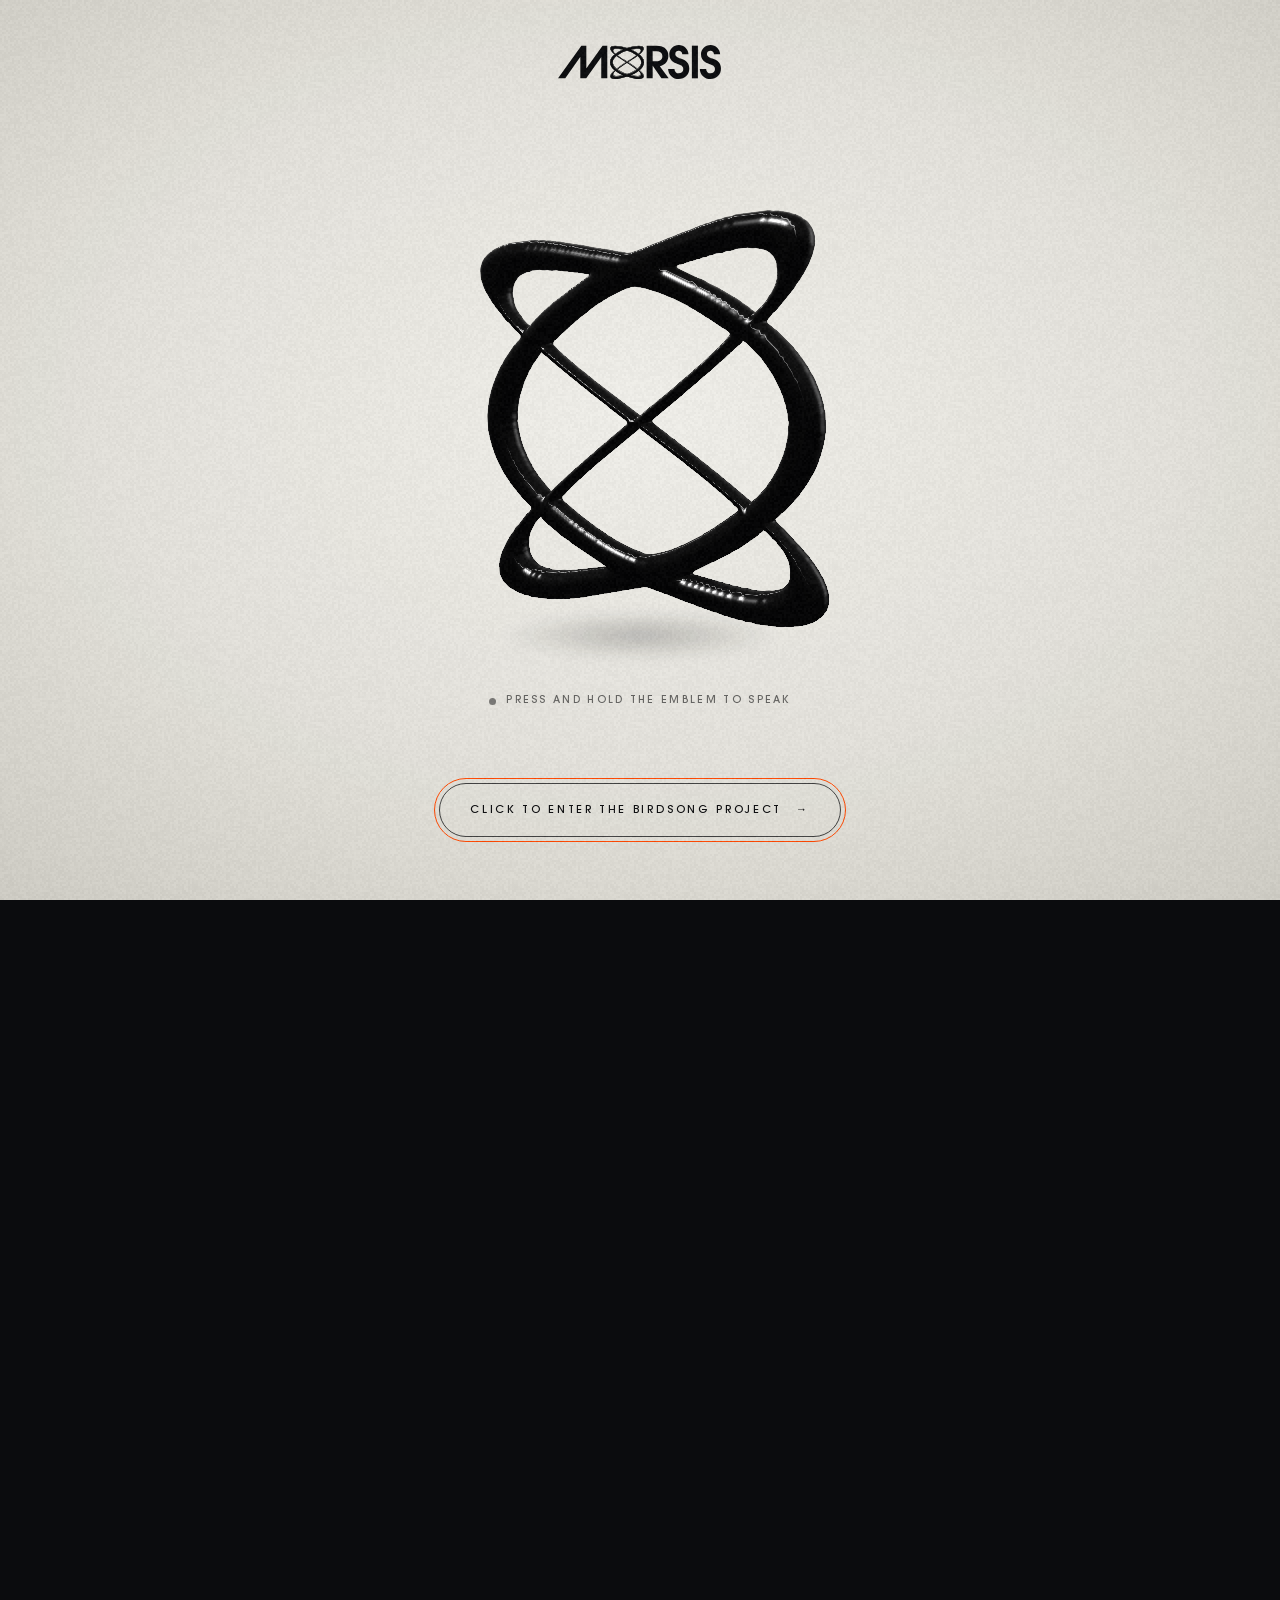
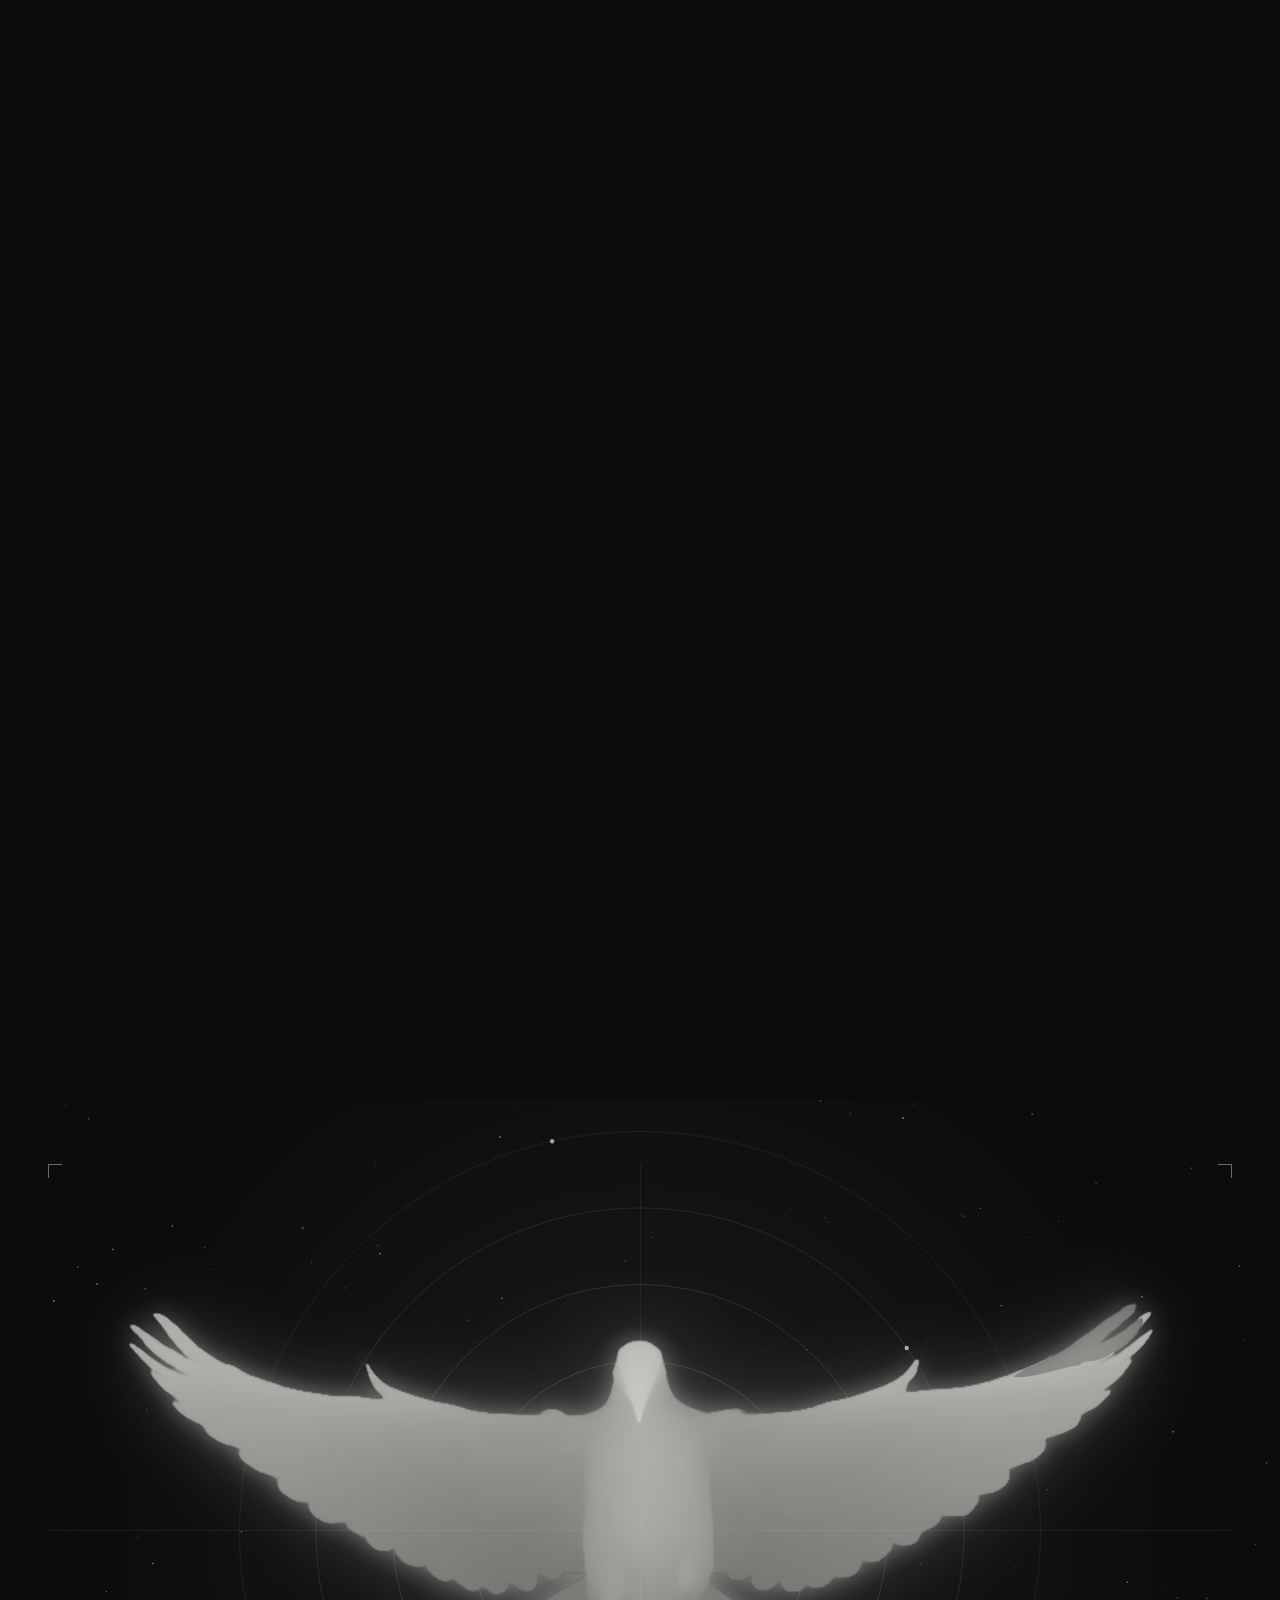
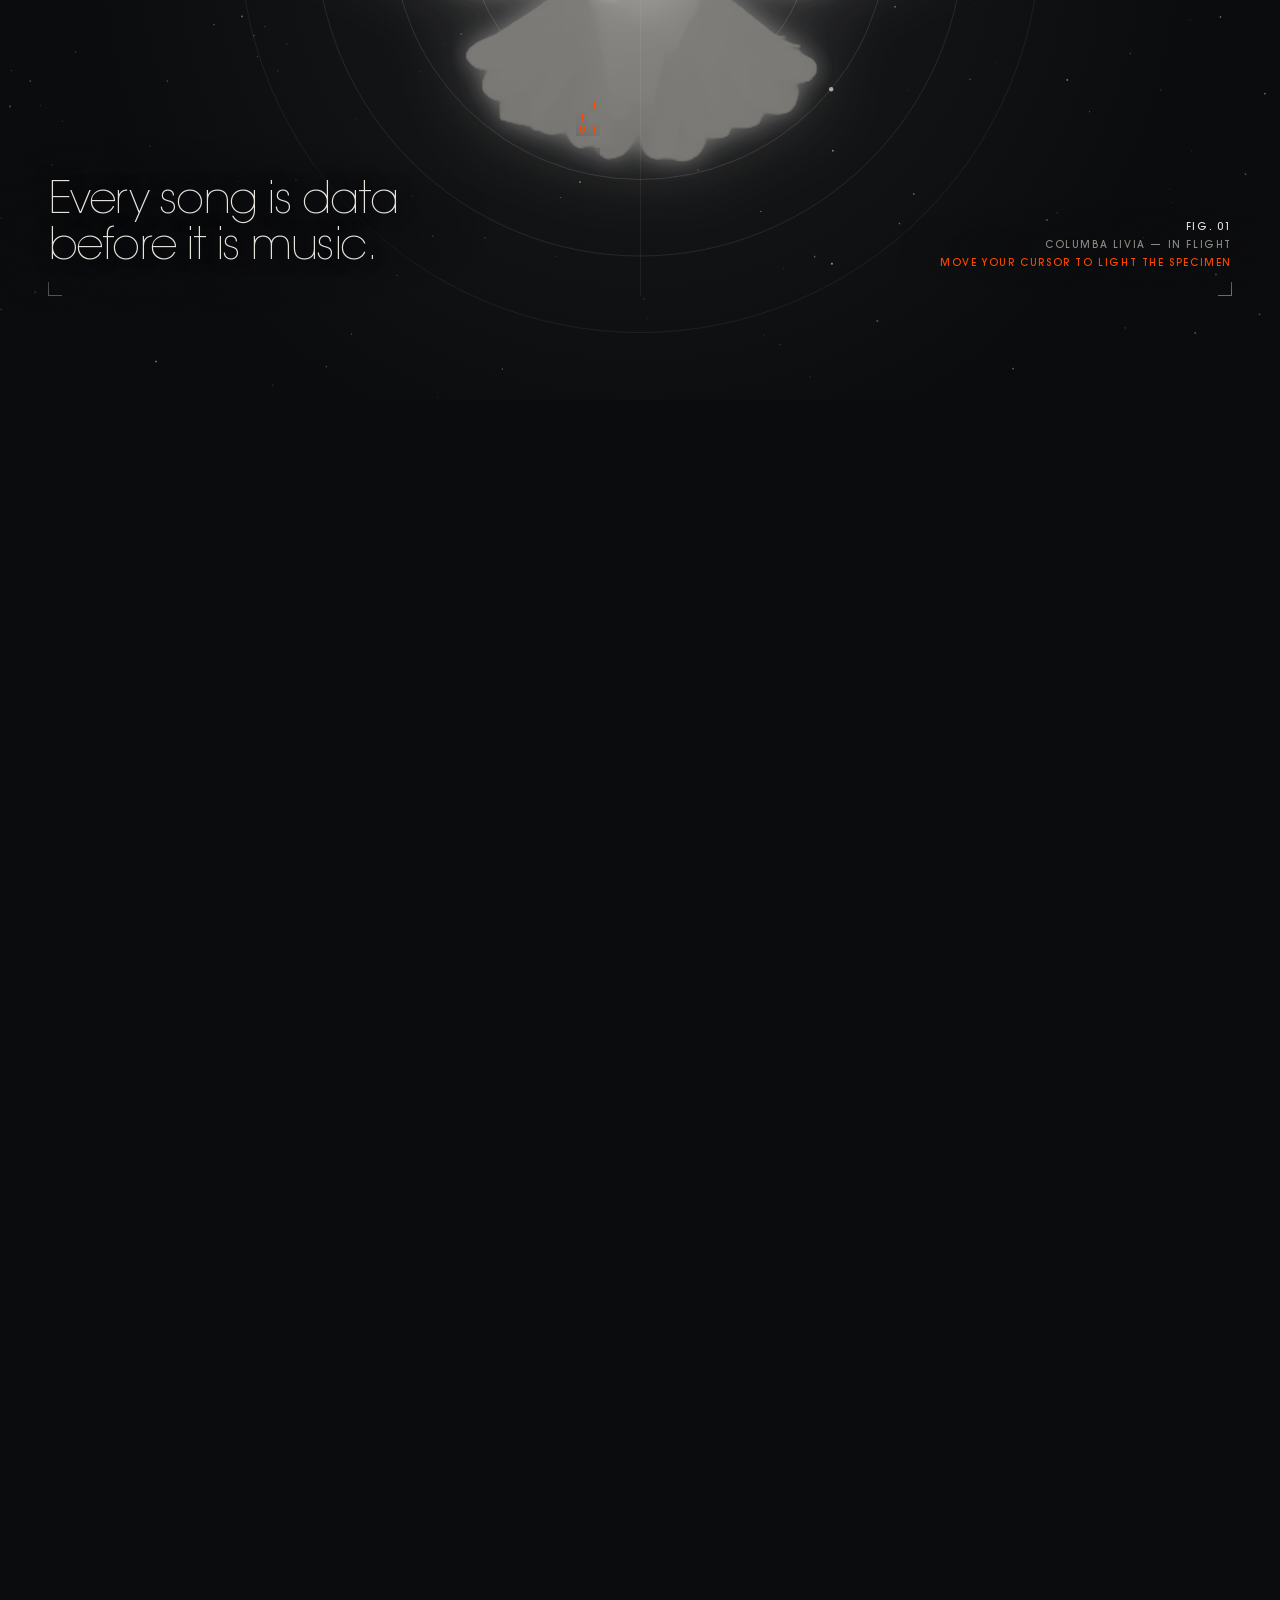
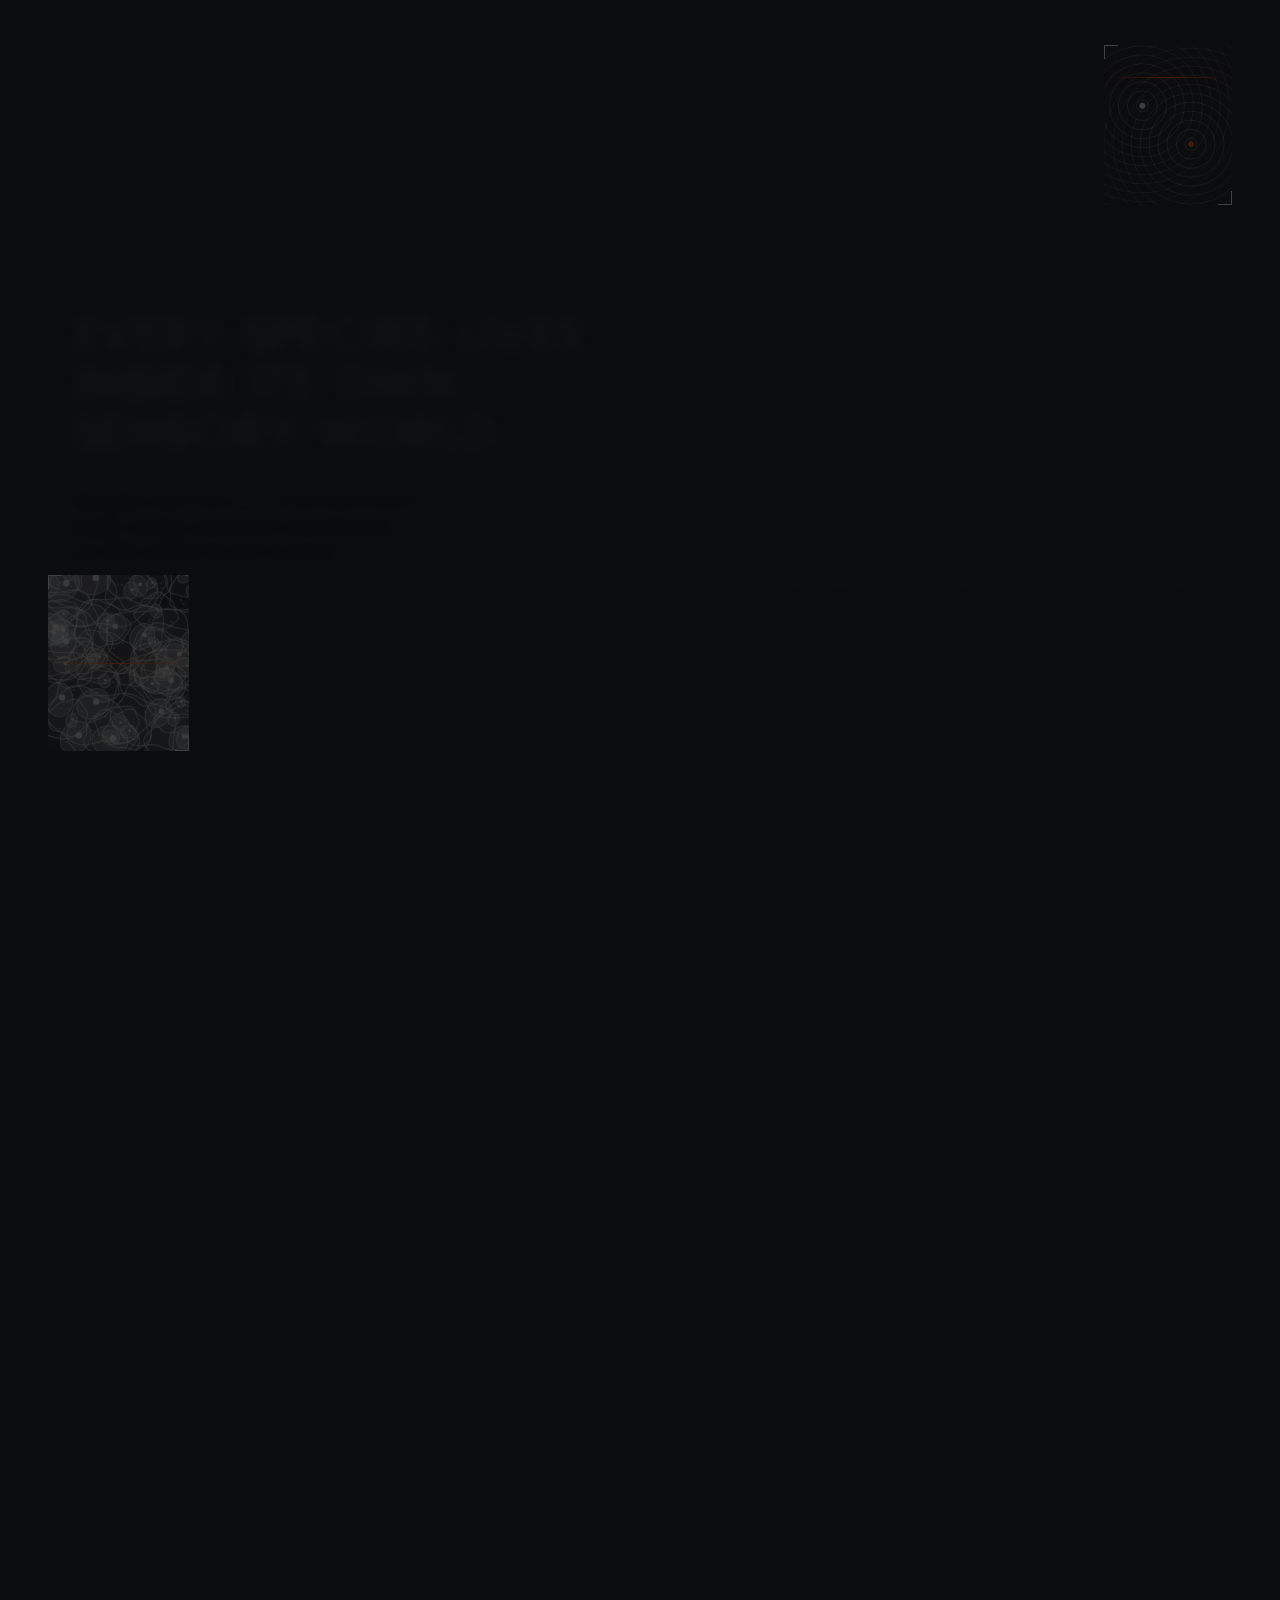
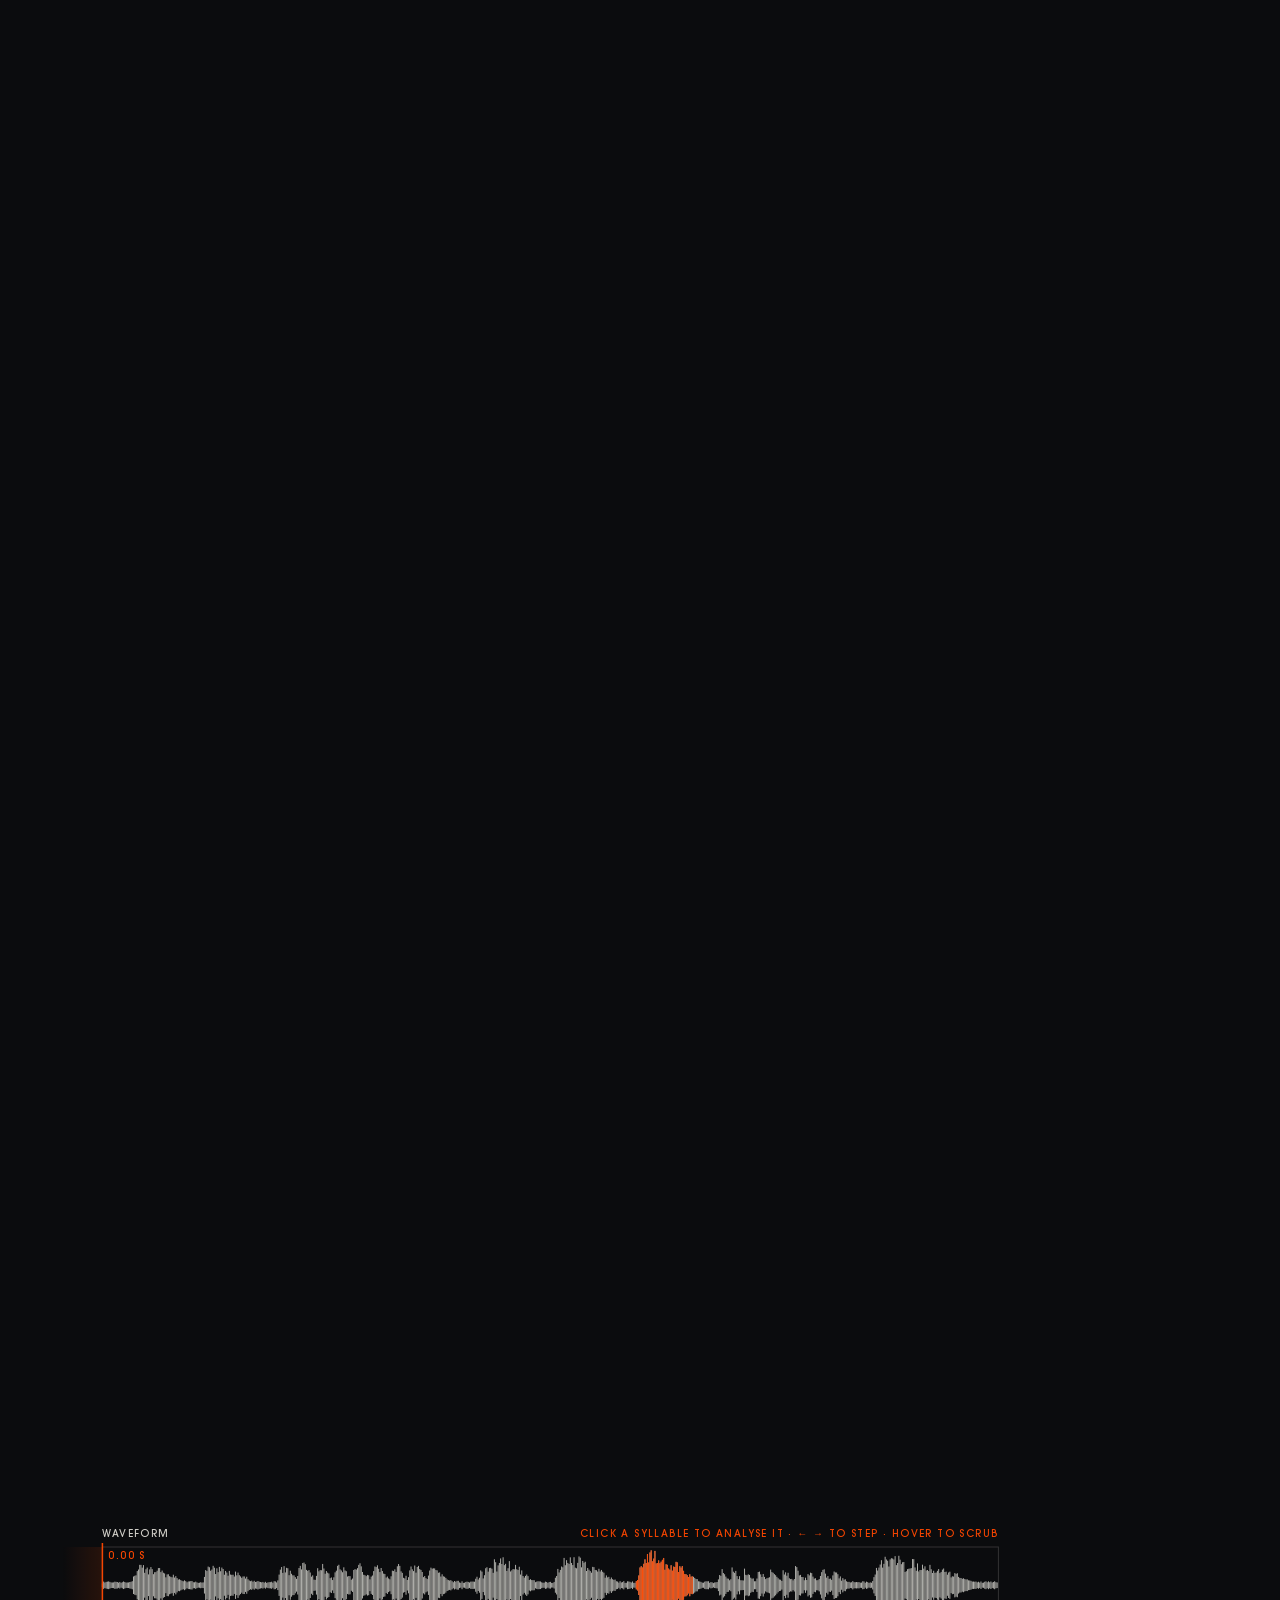
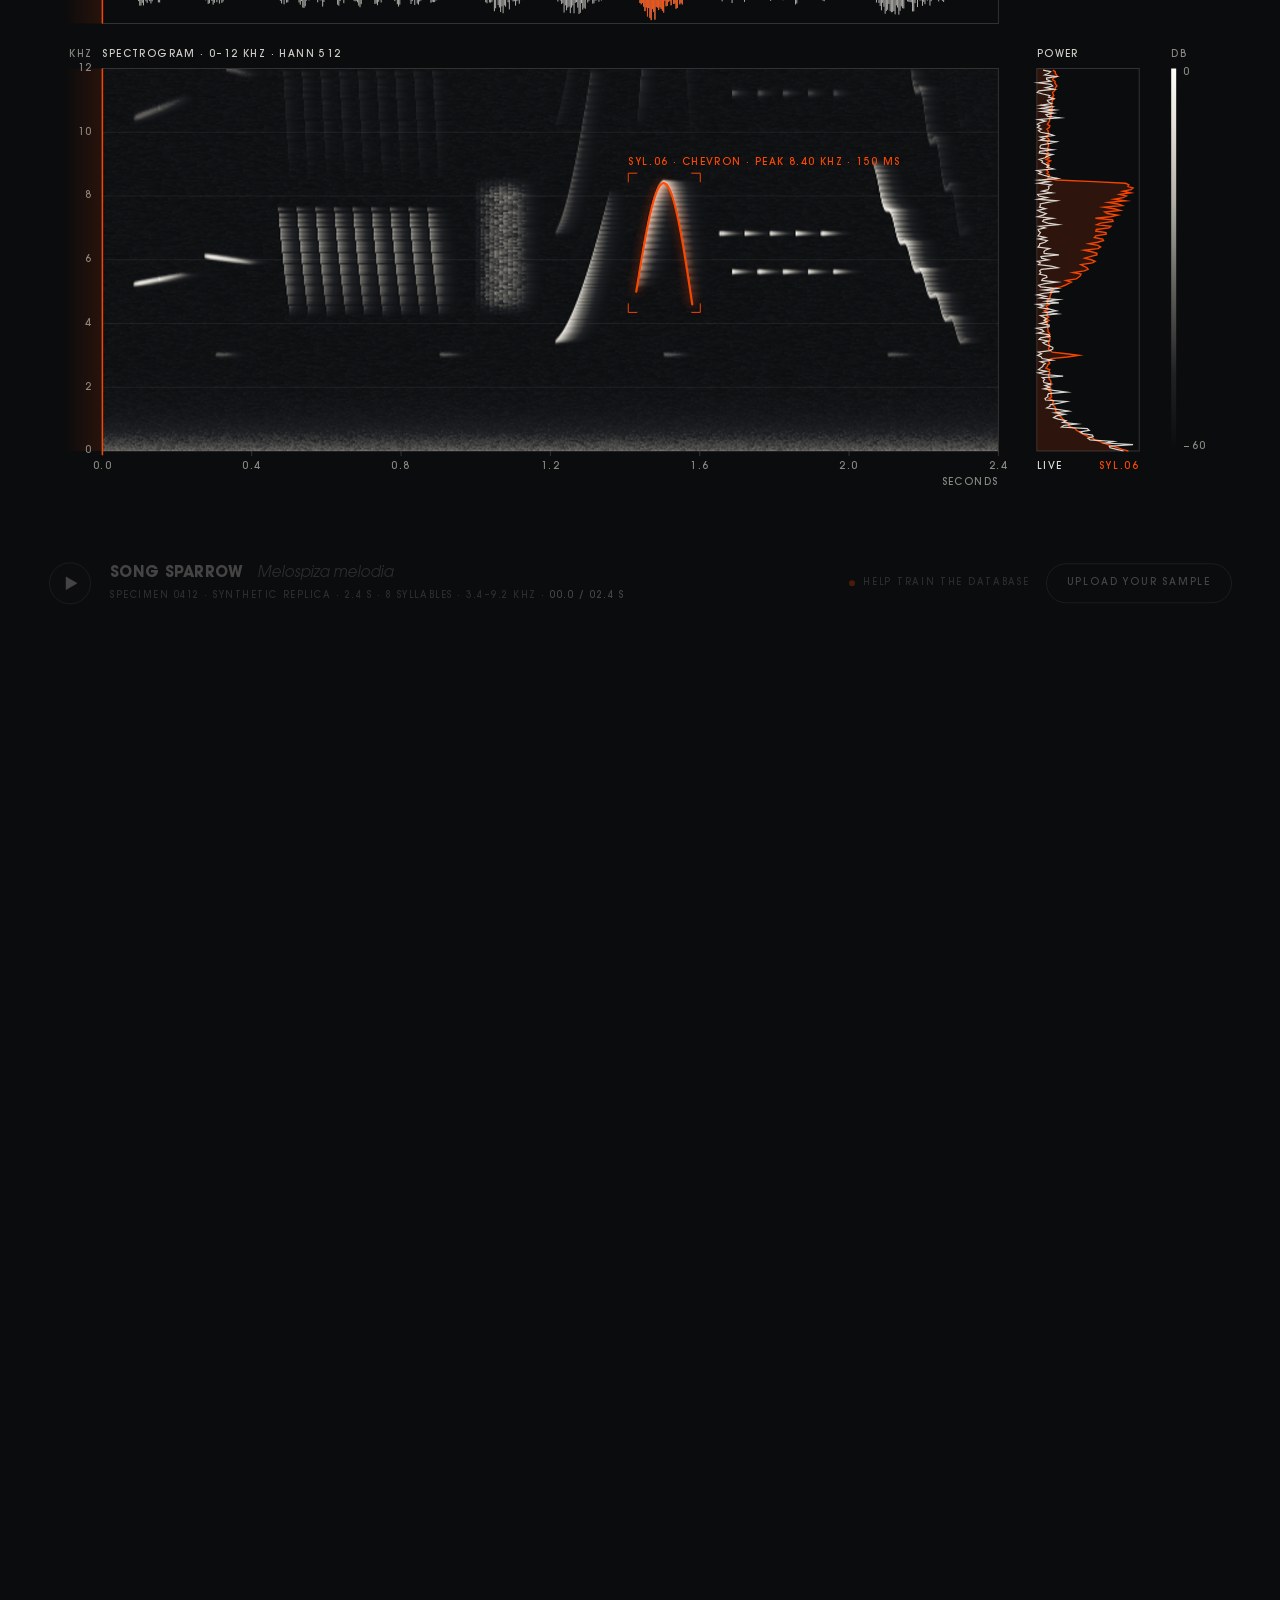
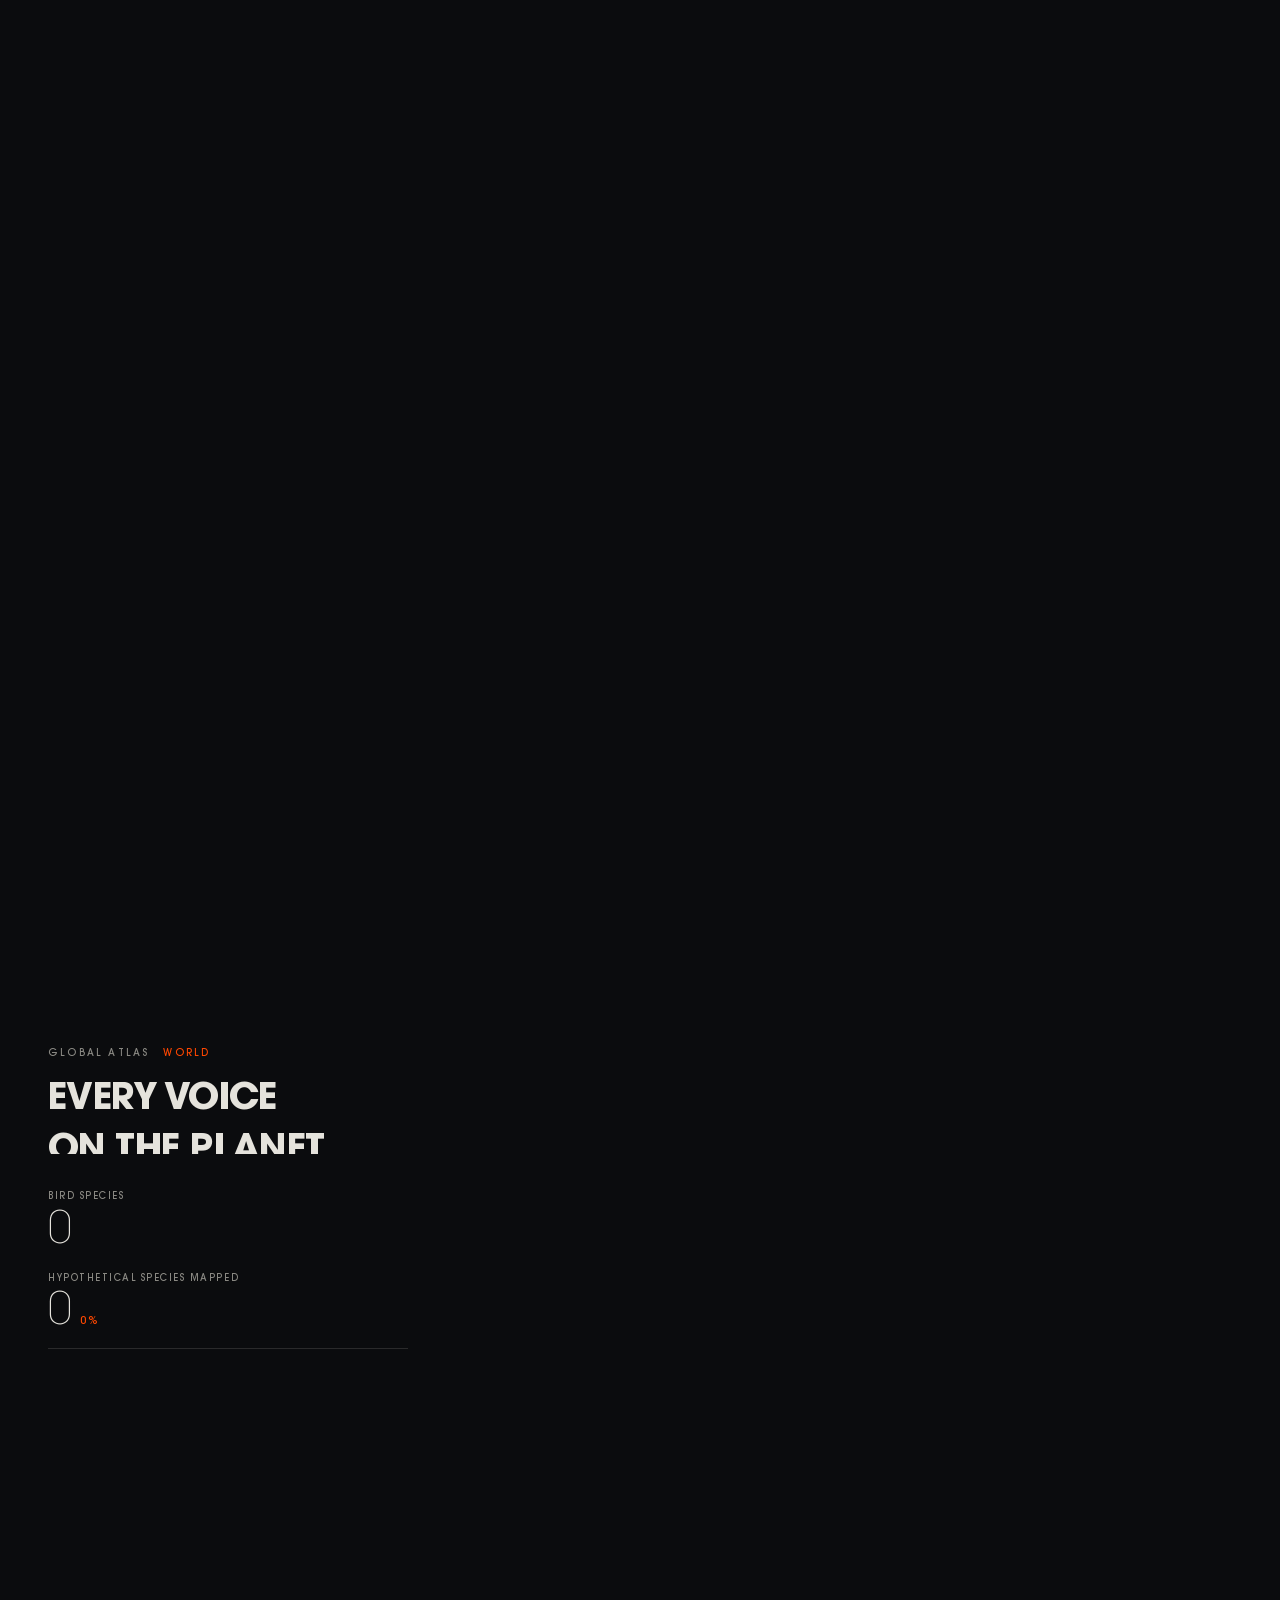
==== commit b227c32c: "What I changed" ====
--- a/index.html
+++ b/index.html
@@ -8,8 +8,12 @@
   <title>MORSIS — Project: Birdsong</title>
   <meta name="description" content="Project: Birdsong. Morsis is a software research lab building the first interspecies communication layer. Bio-acoustic translation, rigorous science, first contact." />
 
-  <!-- the gate (pre-page) is up from the first paint, so the site never flashes underneath it -->
-  <script>document.documentElement.classList.add('js', 'is-gated');</script>
+  <!-- the gate (pre-page) is up from the first paint, so the site never flashes underneath it.
+       Coming back from speak.html (?return=engine) skips the gate and lands on the engine. -->
+  <script>
+    document.documentElement.classList.add('js',
+      /[?&]return=engine\b/.test(location.search) ? 'is-returning' : 'is-gated');
+  </script>
 
   <link rel="stylesheet" href="styles/fonts.css" />
   <link rel="stylesheet" href="styles/main.css" />
@@ -24,11 +28,13 @@
     <span class="gate__logo" role="img" aria-label="Morsis">
       <span class="logo logo--wordmark wordmark__letters"></span><span class="logo logo--emblem wordmark__o"></span>
     </span>
-    <div class="gate__stage" aria-hidden="true">
-      <span class="gate__shadow"></span>
-      <canvas class="gate__form" id="gateForm"></canvas>
-      <span class="gate__flat logo logo--emblem"></span>
+    <!-- push to speak: hold the emblem, Naiva answers in birdsong (scripts/speak.js) -->
+    <div class="gate__stage" role="button" tabindex="0" aria-label="Hold to speak. Release to hear it as birdsong.">
+      <span class="gate__shadow" aria-hidden="true"></span>
+      <canvas class="gate__form" id="gateForm" aria-hidden="true"></canvas>
+      <span class="gate__flat logo logo--emblem" aria-hidden="true"></span>
     </div>
+    <p class="gate__say" id="gateSay" aria-live="polite"><i aria-hidden="true"></i><span>Press and hold the emblem to speak</span></p>
     <button class="gate__enter" id="gateEnter" type="button">
       <span class="gate__enter-label">Click to enter the Birdsong Project</span>
       <span class="gate__enter-arrow" aria-hidden="true">→</span>
@@ -502,15 +508,11 @@
           <div class="tr-actions">
             <button class="btn-primary" type="submit" id="trEncode" disabled>Encode &amp; Modulate Signal</button>
             <button class="btn-ghost" type="button" aria-pressed="false" data-sound-toggle>Sound · off</button>
-            <button class="btn-ghost btn-rec" type="button" id="trRec" aria-pressed="false">
-              <i class="rec-dot" aria-hidden="true"></i><span class="rec-label">Record</span><span class="rec-time" aria-hidden="true"></span>
-            </button>
-          </div>
-          <!-- the last take: kept in MORSIS.recordings for later features -->
-          <p class="tr-take" id="trTake" hidden aria-live="polite">
-            <span class="tr-take__name"></span>
-            <button class="tr-take__play" type="button" aria-label="Play the recording">Play</button>
-          </p>
+            <!-- Record opens Naiva's push-to-speak page; its Go back returns here -->
+            <a class="btn-ghost btn-rec" href="speak.html" id="trRec">
+              <i class="rec-dot" aria-hidden="true"></i><span class="rec-label">Record</span>
+            </a>
+          </div>
         </form>
 
         <div class="instrument reveal" id="trInstrument">
@@ -679,6 +681,8 @@
 
   </main>
 
+  <script src="scripts/audio.js" defer></script>
+  <script src="scripts/speak.js" defer></script>
   <script src="scripts/gate.js" defer></script>
   <script src="scripts/main.js" defer></script>
   <script src="scripts/flow.js" defer></script>
--- a/styles/main.css
+++ b/styles/main.css
@@ -814,6 +814,9 @@
    back into one before the room lifts away like a curtain.] */
 .gate { display: none; }
 
+/* back from the speak page: hidden for the instant it takes flow.js to jump to the engine */
+.is-returning body { visibility: hidden; }
+
 .is-gated,
 .is-gated body { overflow: hidden; }
 
@@ -832,6 +835,8 @@
   transition: clip-path 1s cubic-bezier(0.7, 0, 0.2, 1);
 }
 .gate.is-leaving { clip-path: inset(0 0 100% 0); }
+/* the speak page leaves by fading, then navigates back to the engine */
+.gate.is-leaving-soft { opacity: 0; transition: opacity 0.5s var(--ease-out) 0.25s; }
 
 /* the header's own lockup (Asset 10 + Asset 13 over the O), all in obsidian */
 .gate__logo {
@@ -849,10 +854,54 @@
 
 .gate__stage {
   position: relative;
-  width: min(64vmin, 620px);
+  width: min(60vmin, 600px);
   aspect-ratio: 1;
   flex: none;
-}
+  margin-top: auto;
+  cursor: pointer;
+  touch-action: none;           /* a long press must not scroll or open a context menu */
+  -webkit-user-select: none;
+  user-select: none;
+  -webkit-touch-callout: none;
+  outline: none;
+}
+.gate__stage:focus-visible { outline: 1px dashed rgba(11, 12, 14, 0.4); outline-offset: -8%; border-radius: 50%; }
+
+/* the push-to-speak read-out under the emblem */
+.gate__say {
+  display: flex;
+  align-items: center;
+  gap: 10px;
+  min-height: 18px;
+  margin: 0 0 auto;
+  font-family: var(--font-meta);
+  font-weight: 500;
+  font-size: 10.5px;
+  letter-spacing: 0.22em;
+  text-transform: uppercase;
+  color: rgba(11, 12, 14, 0.6);
+  font-variant-numeric: tabular-nums;
+  opacity: 0;
+  transition: opacity 0.9s var(--ease-out) 1.6s, color 0.3s var(--ease-out);
+}
+.gate.is-ready .gate__say { opacity: 1; }
+.gate.is-settled .gate__say { transition: opacity 0.3s var(--ease-out), color 0.3s var(--ease-out); }
+.gate__say i {
+  width: 7px;
+  height: 7px;
+  border-radius: 50%;
+  background: var(--void);
+  opacity: 0.5;
+  transition: background-color 0.3s var(--ease-out), opacity 0.3s var(--ease-out);
+}
+.gate__say[data-state="listening"] { color: var(--void); }
+.gate__say[data-state="listening"] i { background: var(--signal); opacity: 1; animation: rec-breathe 0.9s ease-in-out infinite; }
+.gate__say[data-state="singing"] { color: var(--signal); }
+.gate__say[data-state="singing"] i { background: var(--signal); opacity: 1; }
+.gate__say[data-state="quiet"] i,
+.gate__say[data-state="error"] i { background: var(--signal); opacity: 0.6; }
+
+@keyframes rec-breathe { 0%, 100% { opacity: 1; } 50% { opacity: 0.35; } }
 .gate__form,
 .gate__flat {
   position: absolute;
@@ -927,6 +976,7 @@
 @media (hover: hover) and (pointer: fine) {
   .gate__enter:hover { background: var(--void); color: var(--bone); transition-delay: 0s; }
   .gate__enter:hover .gate__enter-arrow { transform: translateX(5px); }
+  .gate__enter:hover .gate__enter-arrow--back { transform: translateX(-5px); }
 }
 
 @media (max-width: 560px) {
--- a/styles/sections.css
+++ b/styles/sections.css
@@ -965,12 +965,13 @@
   .btn-ghost:hover { color: var(--bone); border-color: rgba(229, 227, 220, 0.4); }
 }
 
-/* ---------- record (translator.js) — a take is kept for later features ---------- */
+/* ---------- Record: opens Naiva's push-to-speak page (speak.html) ---------- */
 
 .btn-rec {
   display: inline-flex;
   align-items: center;
   gap: 10px;
+  text-decoration: none;
 }
 .rec-dot {
   position: relative;
@@ -980,65 +981,22 @@
   background: var(--signal);
   flex: none;
 }
-/* recording: the dot breathes and throws a ring, like a live tally light */
-.btn-rec.is-rec .rec-dot { animation: rec-breathe 1.2s ease-in-out infinite; }
-.btn-rec.is-rec .rec-dot::after {
+/* a live tally light, so the way into speaking reads at a glance */
+.rec-dot::after {
   content: "";
   position: absolute;
   inset: -4px;
   border: 1px solid var(--signal);
   border-radius: 50%;
-  animation: rec-ring 1.2s var(--ease-out) infinite;
-}
-.rec-time {
-  font-variant-numeric: tabular-nums;
-  color: var(--bone);
-  max-width: 0;
-  overflow: hidden;
-  transition: max-width 0.4s var(--ease-out);
-}
-.btn-rec.is-rec .rec-time { max-width: 60px; }
-.btn-rec[disabled] { opacity: 0.4; cursor: default; }
-
-@keyframes rec-breathe { 0%, 100% { opacity: 1; } 50% { opacity: 0.35; } }
+  opacity: 0;
+  animation: rec-ring 2.4s var(--ease-out) infinite;
+}
 @keyframes rec-ring {
-  from { transform: scale(0.6); opacity: 0.9; }
-  to   { transform: scale(1.9); opacity: 0; }
-}
-
-.tr-take {
-  display: flex;
-  align-items: center;
-  gap: 14px;
-  margin: 16px 0 0;
-  font-family: var(--font-meta);
-  font-weight: 500;
-  font-size: 10px;
-  letter-spacing: 0.16em;
-  text-transform: uppercase;
-  color: var(--mid);
-  animation: take-in 0.6s var(--ease-out) both;
-}
-.tr-take[hidden] { display: none; }
-.tr-take__name b { font-weight: 500; color: var(--bone); }
-.tr-take__play {
-  padding: 6px 12px;
-  border: 1px solid rgba(229, 227, 220, 0.25);
-  border-radius: 999px;
-  background: transparent;
-  color: var(--bone);
-  font: inherit;
-  letter-spacing: inherit;
-  text-transform: inherit;
-  cursor: pointer;
-  transition: border-color 0.2s var(--ease-out), color 0.2s var(--ease-out);
-}
-.tr-take__play:hover { border-color: var(--signal); color: var(--signal); }
-@keyframes take-in { from { opacity: 0; transform: translateY(8px); } to { opacity: 1; transform: none; } }
-
-.status[data-state="recording"] { color: var(--signal); }
-.status[data-state="recording"] i { background: var(--signal); animation: pulse 0.6s ease-in-out infinite; }
-
+  0%   { transform: scale(0.6); opacity: 0.8; }
+  50%  { transform: scale(1.9); opacity: 0; }
+  100% { transform: scale(1.9); opacity: 0; }
+}
+@media (prefers-reduced-motion: reduce) { .rec-dot::after { animation: none; } }
 /* ---------- the instrument ---------- */
 
 /* [Design Note: a glass instrument (translucent material, 12px blur, hairline
